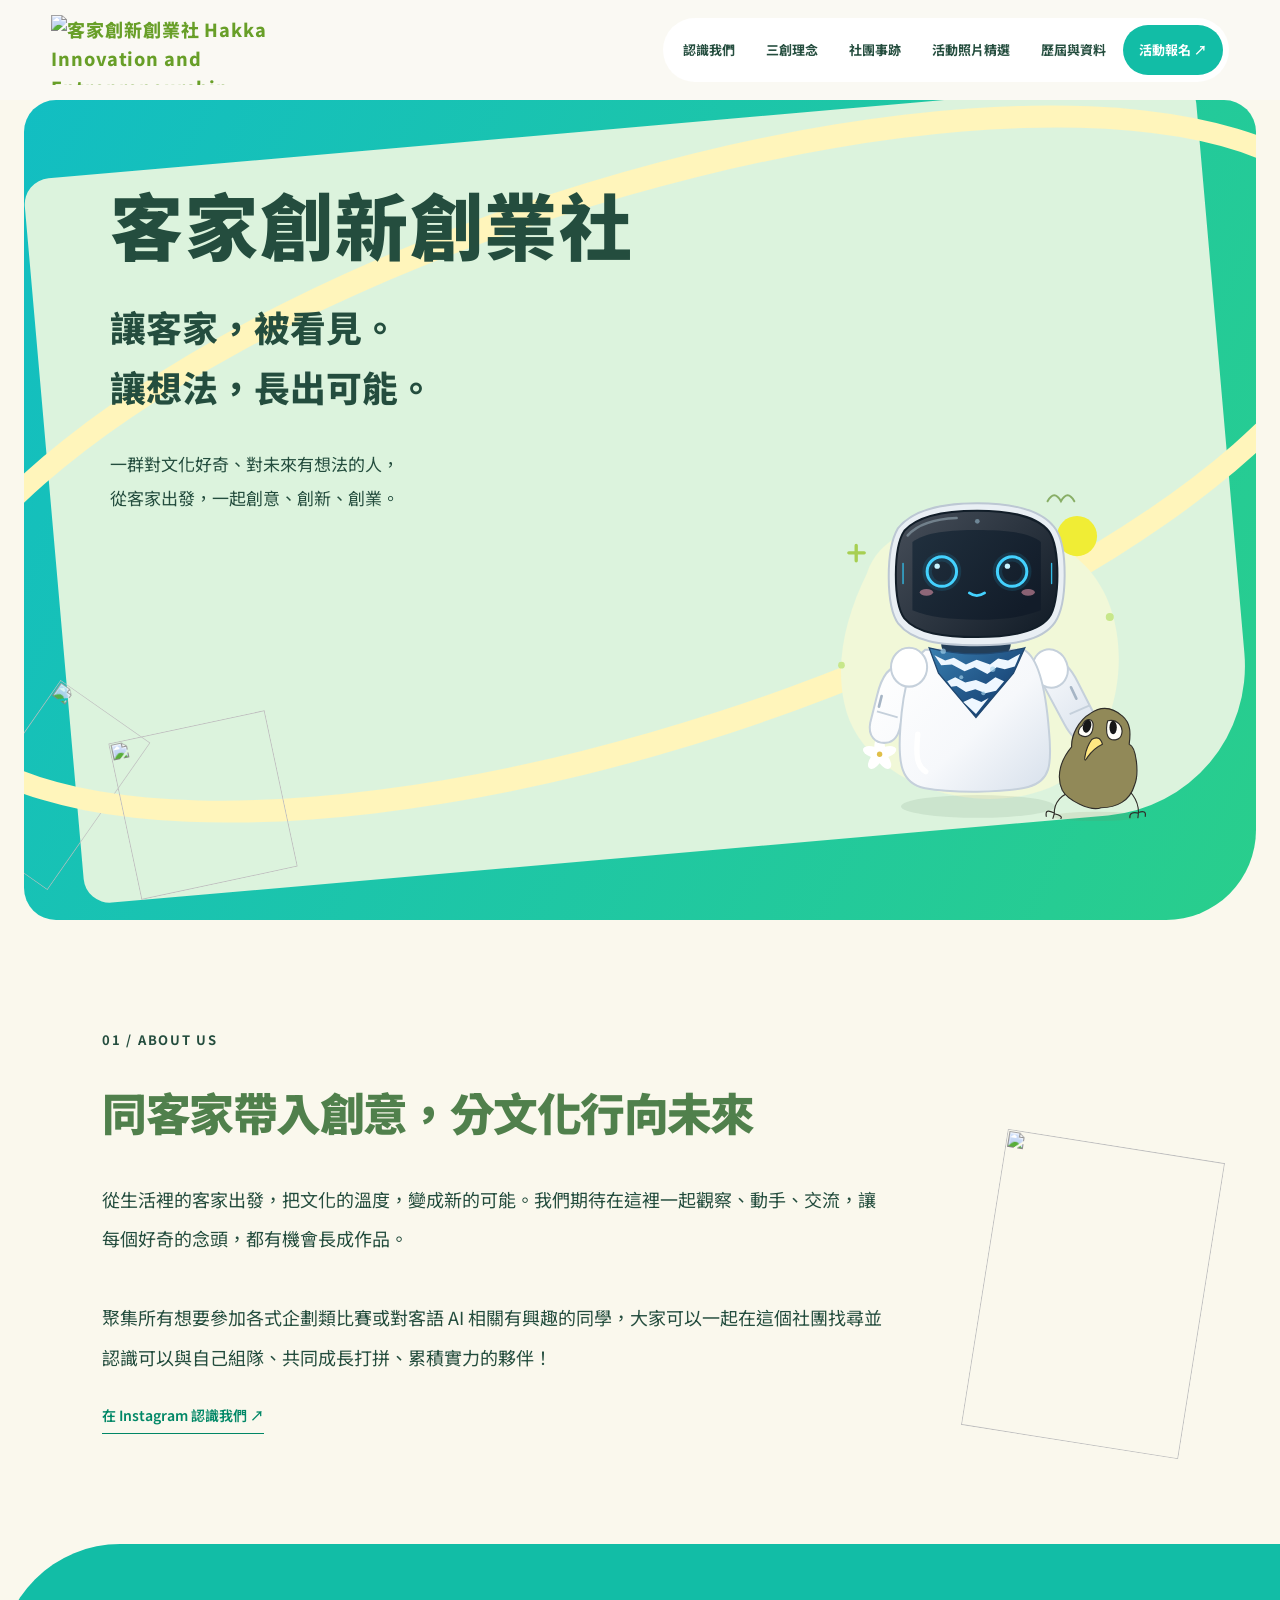
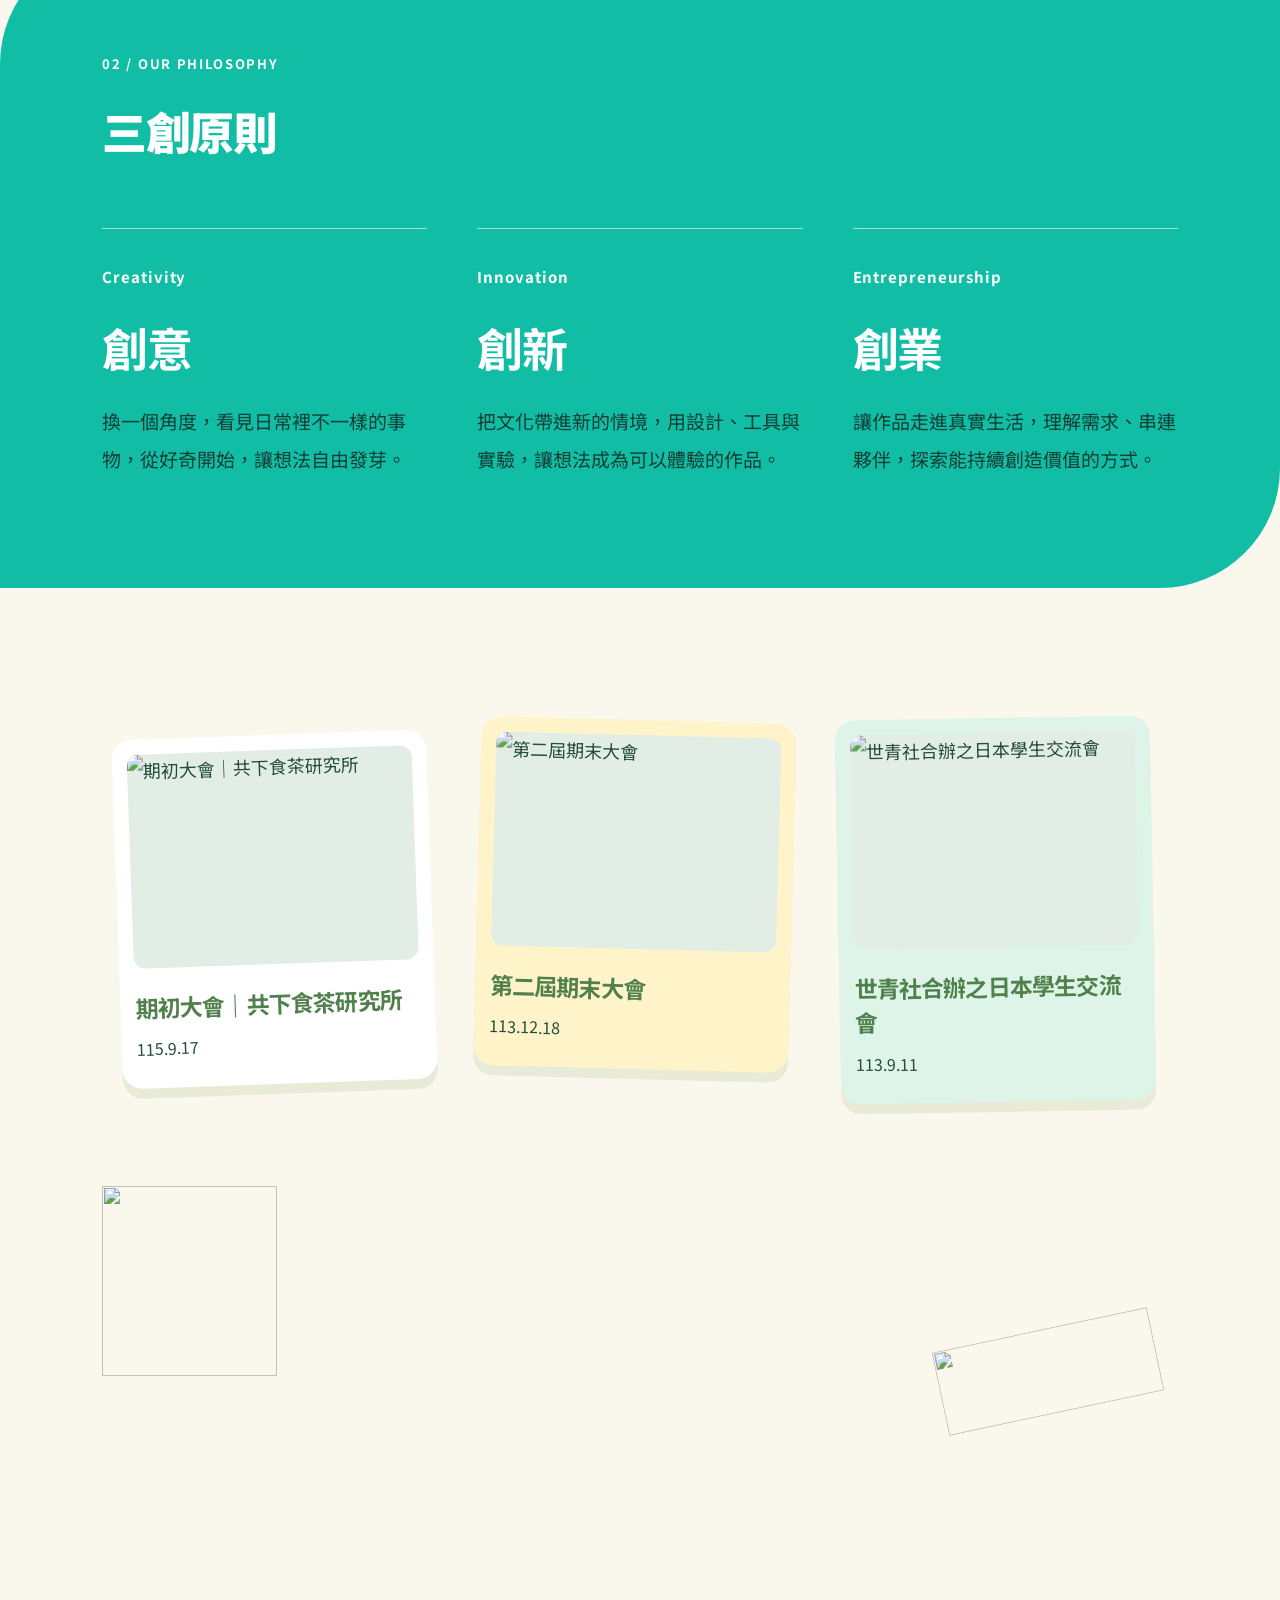
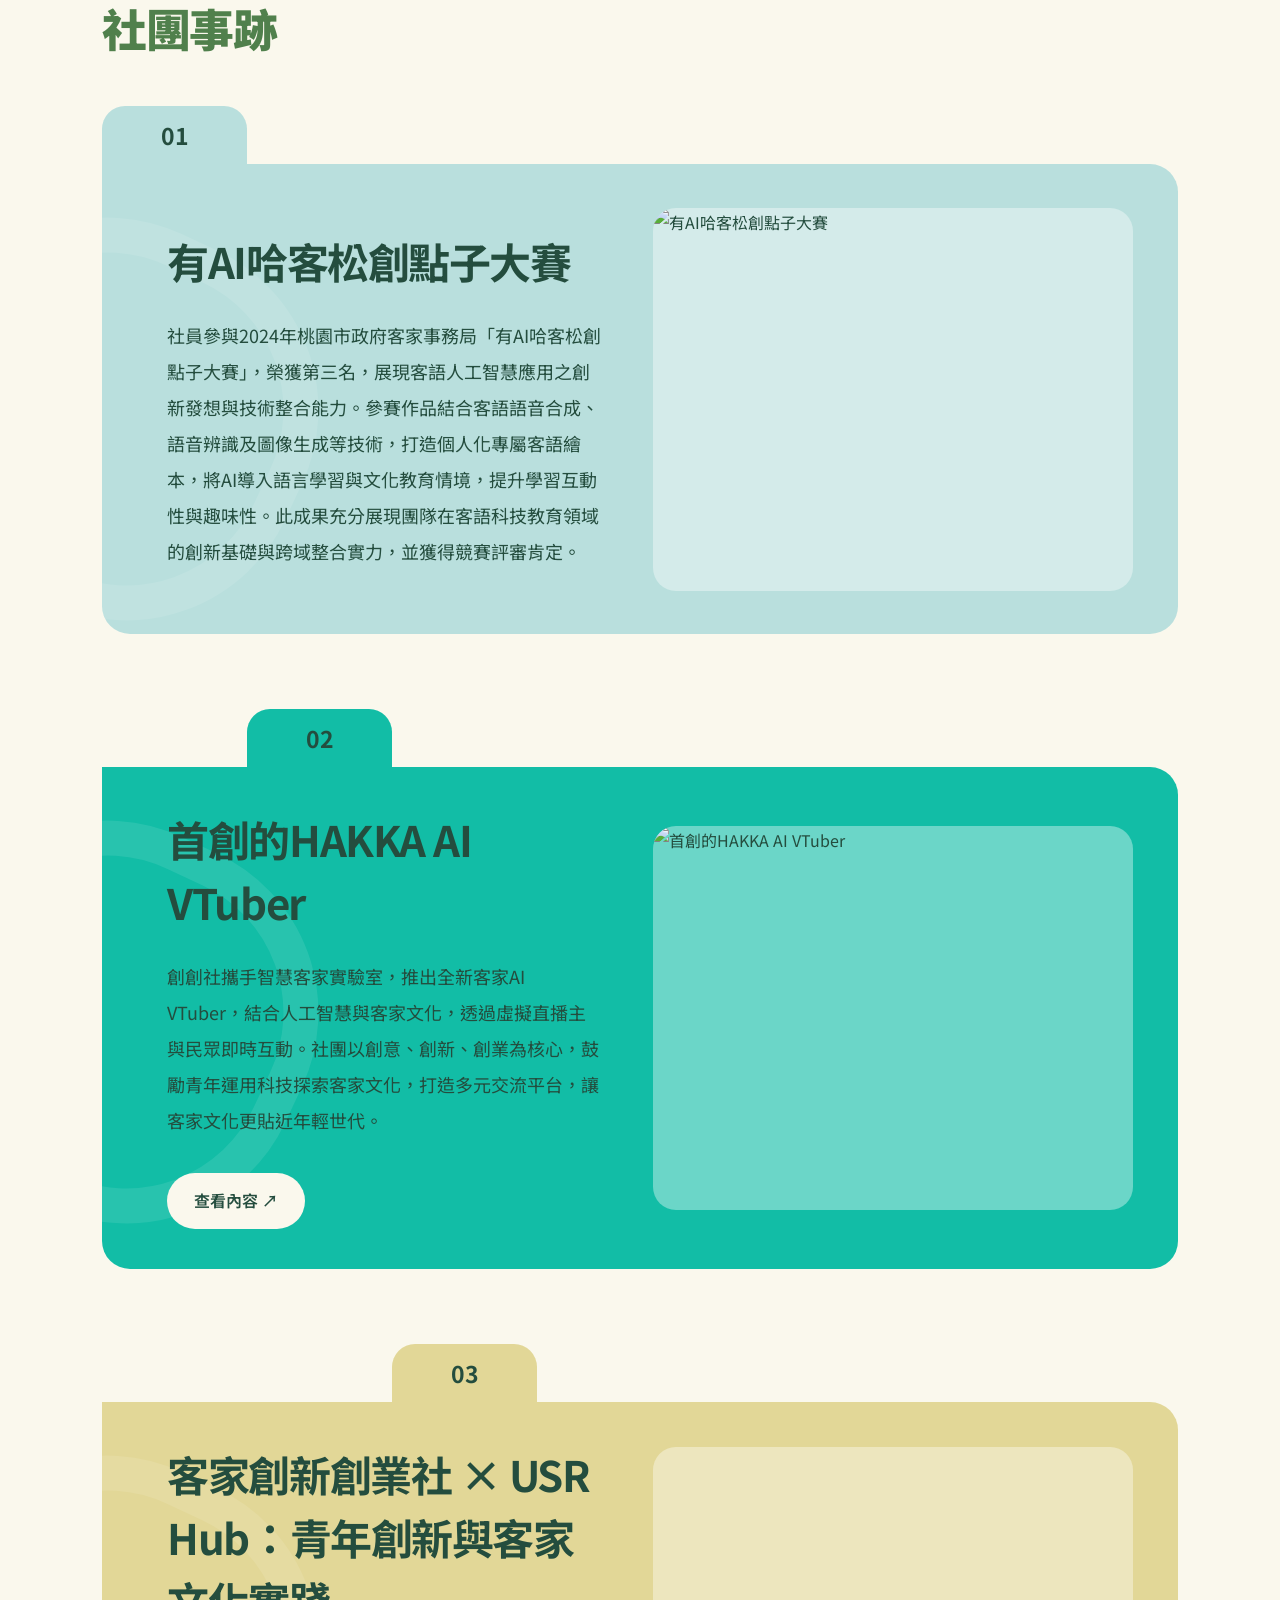
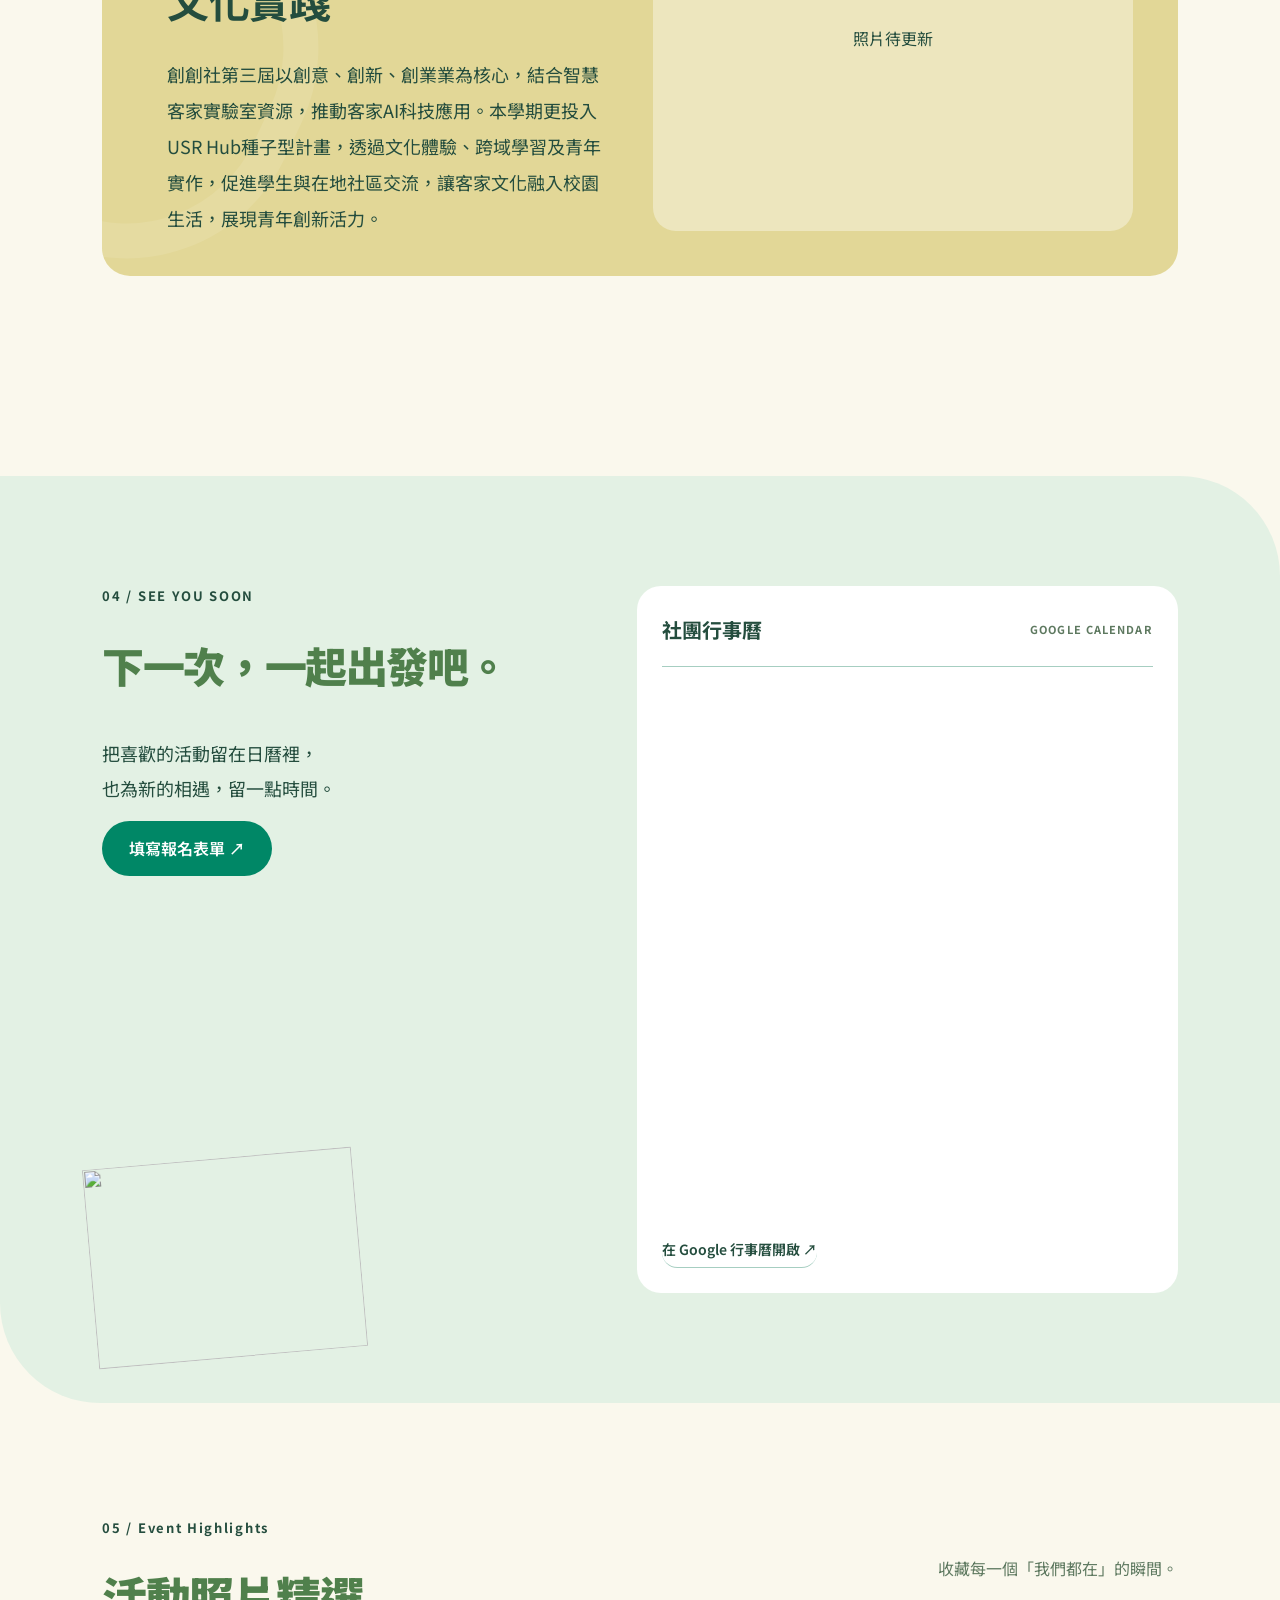
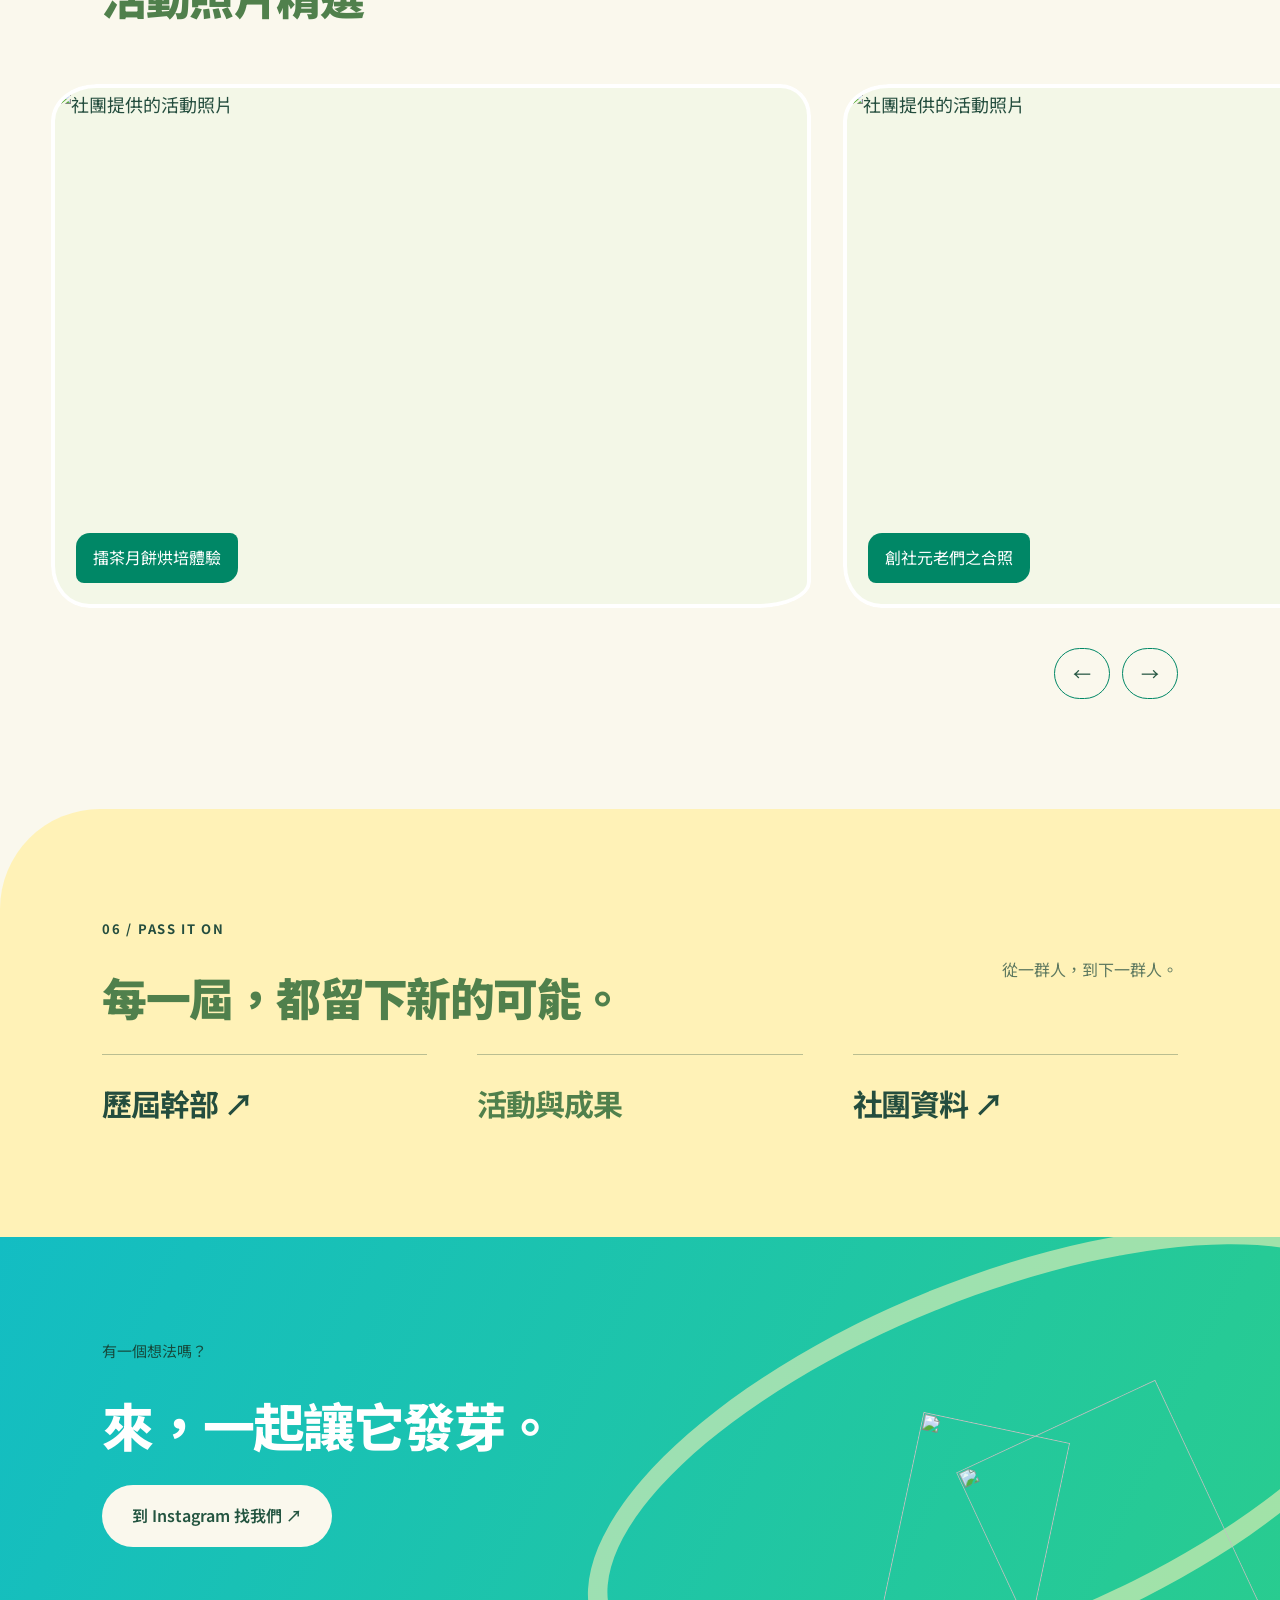
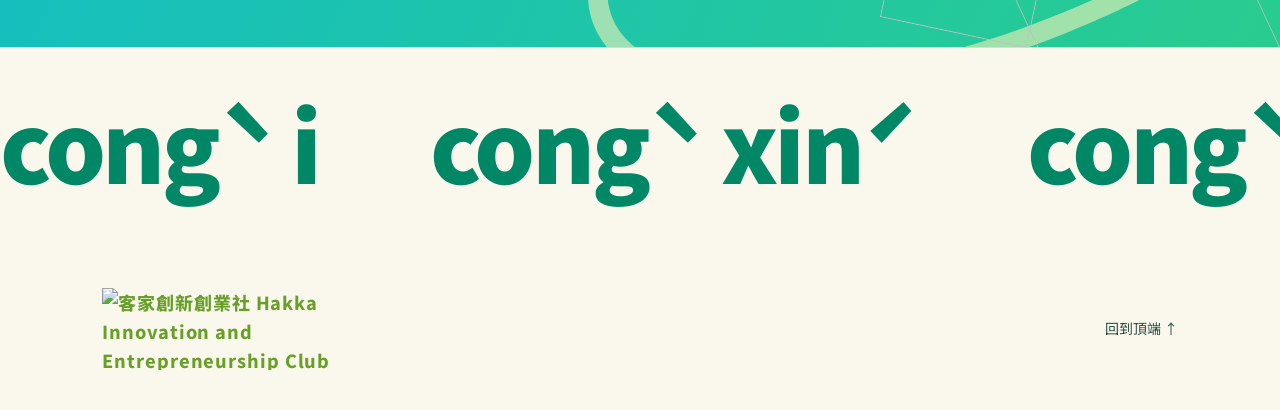
==== index.html @ 038ee6db "Add files via upload" ====
<!doctype html>
<html lang="zh-Hant">
<head>
  <meta charset="utf-8"><meta name="viewport" content="width=device-width, initial-scale=1">
  <title>客家創新創業社｜讓想法，長出可能</title>
  <meta name="description" content="認識客家創新創業社，探索創意、創新、創業，瀏覽社團專案、活動行事曆、相簿與歷屆紀錄。">
  <meta name="theme-color" content="#ffffff">
  <link rel="icon" href="assets/favicon.svg" type="image/svg+xml">
  <link rel="stylesheet" href="styles.css"><link rel="stylesheet" href="motion.css"><link rel="stylesheet" href="robot.css"><link rel="stylesheet" href="figma-layout.css"><link rel="stylesheet" href="color-motion.css"><link rel="stylesheet" href="refinement.css"><link rel="stylesheet" href="editorial.css"><link rel="stylesheet" href="fresh.css"><link rel="stylesheet" href="palette.css"><link rel="stylesheet" href="provided-art.css"><script src="refinement.js" defer></script>
  <script src="content.js" defer></script><script src="art.js" defer></script><script src="app.js" defer></script><script src="motion.js" defer></script><script src="robot.js" defer></script><script src="editorial.js" defer></script><script src="polaroids.js" defer></script>
<link rel="stylesheet" href="vendor/lenis.css"><link rel="stylesheet" href="lenis-overrides.css"><script src="vendor/lenis.min.js" defer></script><script src="lenis-setup.js" defer></script><link rel="stylesheet" href="ribbon-theme.css"><link rel="stylesheet" href="storybook.css"><script src="deeds.js" defer></script><link rel="stylesheet" href="gallery-flow.css"><script src="gallery-flow.js" defer></script><link rel="stylesheet" href="pill-menu.css"><link rel="stylesheet" href="folders.css"></head>
<body>
<a class="skip" href="#main">跳到主要內容</a>
<header class="site-header">
  <a class="brand" href="#home" aria-label="客家創新創業社，回到首頁"><img class="club-logo" src="assets/club-logo.png" alt="客家創新創業社 Hakka Innovation and Entrepreneurship Club" width="2200" height="715"></a>
  <button class="menu-toggle" aria-expanded="false" aria-controls="nav">選單 <span aria-hidden="true">☰</span></button>
  <nav id="nav" aria-label="主要導覽"><a href="#about">認識我們</a><a href="#principles">三創理念</a><a href="#projects">社團事跡</a><a href="#moments">活動照片精選</a><a href="#archive">歷屆與資料</a><a class="nav-join" href="#events">活動報名 ↗</a></nav>
</header>
<main id="main">
<section class="hero" id="home"><div class="color-scene" aria-hidden="true"><i class="color-blob blob-a"></i><i class="color-blob blob-b"></i><i class="color-orbit"></i></div>
  <div class="hero-copy"><p class="hero-brand-title">客家創新創業社</p><p class="eyebrow"><h1>讓客家，被看見。<br>讓想法，<em>長出可能。</em></h1><p class="hero-description">一群對文化好奇、對未來有想法的人，<br>從客家出發，一起創意、創新、創業。</p></div>
  <img class="provided-art hero-tea" src="assets/club-tea.png" alt="" aria-hidden="true" loading="lazy"><img class="provided-art hero-leaves" src="assets/club-leaves.png" alt="" aria-hidden="true" loading="lazy"><div class="hero-art" id="hero-art"></div>
</section>
<section class="intro section" id="about"><div class="color-scene" aria-hidden="true"><i class="color-blob blob-a"></i><i class="color-blob blob-b"></i><i class="color-orbit"></i></div><div class="section-number">01 / ABOUT US</div><div class="intro-grid"><h2>同客家帶入創意，分文化行向未來</h2><div><p id="about-copy" class="large-copy"></p><a class="text-link" data-instagram target="_blank" rel="noopener noreferrer">在 Instagram 認識我們 ↗</a></div></div><img class="provided-art about-vase" src="assets/club-vase.png" alt="" aria-hidden="true" loading="lazy"></section>
<section class="principles section" id="principles"><div class="color-scene" aria-hidden="true"><i class="color-blob blob-a"></i><i class="color-blob blob-b"></i><i class="color-orbit"></i></div><div class="section-heading"><div><p class="section-number">02 / OUR PHILOSOPHY</p><h2>三創原則</h2></div><span class="hand-note">從一顆種子開始 ✳</span></div><div class="principle-grid" id="principle-grid"></div></section>
<section class="projects section" id="projects"><div class="color-scene" aria-hidden="true"><i class="color-blob blob-a"></i><i class="color-blob blob-b"></i><i class="color-orbit"></i></div><div class="filters" id="project-filters" role="group" aria-label="專案分類"></div><div class="project-grid" id="project-grid" aria-live="polite"></div><img class="provided-art projects-robot" src="assets/club-robot.png" alt="" aria-hidden="true" loading="lazy"><img class="provided-art polaroid-brush" src="assets/club-brush.png" alt="" aria-hidden="true" loading="lazy"></section>
<section class="deeds section" id="deeds" aria-labelledby="deeds-title"><div class="deeds-heading"><h2 id="deeds-title">社團事跡</h2></div><div id="deeds-list" class="deeds-list"></div></section>
<section class="events section" id="events"><div class="color-scene" aria-hidden="true"><i class="color-blob blob-a"></i><i class="color-blob blob-b"></i><i class="color-orbit"></i></div><div class="events-heading"><p class="section-number">04 / SEE YOU SOON</p><h2>下一次，一起出發吧。</h2></div><div class="event-copy"><p>把喜歡的活動留在日曆裡，<br>也為新的相遇，留一點時間。</p><a class="button primary" id="signup-link" hidden target="_blank" rel="noopener noreferrer">填寫報名表單 ↗</a><p class="pending" id="signup-pending"><br><small></small></p></div><div class="calendar-shell"><div class="calendar-top"><span>社團行事曆</span><span>GOOGLE CALENDAR</span></div><div id="calendar-content"></div><a class="text-link" id="calendar-link" hidden target="_blank" rel="noopener noreferrer">在 Google 行事曆開啟 ↗</a></div><img class="provided-art events-bus" src="assets/club-bus.png" alt="" aria-hidden="true" loading="lazy"></section>
<section class="moments section" id="moments"><div class="color-scene" aria-hidden="true"><i class="color-blob blob-a"></i><i class="color-blob blob-b"></i><i class="color-orbit"></i></div><div class="section-heading"><div><p class="section-number">05 / Event Highlights</p><h2>活動照片精選</h2></div><p>收藏每一個「我們都在」的瞬間。</p></div><div id="photo-filters" class="filters" role="group" aria-label="相簿年份"></div><svg width="0" height="0" aria-hidden="true" style="position:absolute"><defs><clipPath id="photo-petal-clip" clipPathUnits="objectBoundingBox"><path transform="scale(0.001666667 0.001785714)" d="M300 62C380-20 516-9 573 88C620 168 594 215 565 280C632 382 590 484 513 533C430 582 363 532 300 501C226 558 133 581 55 510C-13 448-1 355 35 280C-16 203-5 117 55 52C126-24 222-4 300 62Z"/></clipPath></defs></svg><div class="photo-grid" id="photo-grid"></div></section>
<section class="archive section" id="archive"><div class="color-scene" aria-hidden="true"><i class="color-blob blob-a"></i><i class="color-blob blob-b"></i><i class="color-orbit"></i></div><div class="section-heading"><div><p class="section-number">06 / PASS IT ON</p><h2>每一屆，都留下新的可能。</h2></div><p>從一群人，到下一群人。</p></div><div class="archive-layout"><div><div class="generation-tabs filters" id="generation-tabs" role="group" aria-label="選擇屆別"></div><div id="generation-content" class="generation-content" aria-live="polite"></div></div><aside class="resources"><p class="section-number">CLUB RESOURCES</p><h3><a href="https://app.notion.com/p/98335138c5c449c9a810054bf4b61ff0?source=copy_link" target="_blank" rel="noopener noreferrer">社團資料 ↗</a></h3><p>社團文件、活動簡報與成果整理。</p><div id="resource-list"></div></aside></div></section>
<section class="closing"><img class="provided-art closing-hand" src="assets/club-hand.png" alt="" aria-hidden="true" loading="lazy"><img class="provided-art closing-leaves" src="assets/club-leaves.png" alt="" aria-hidden="true" loading="lazy"><span aria-hidden="true">✿</span><p>有一個想法嗎？</p><h2>來，一起讓它發芽。</h2><a class="button cream" data-instagram target="_blank" rel="noopener noreferrer">到 Instagram 找我們 ↗</a></section>
</main>
<div class="principles-marquee" aria-label="congˋ i　congˋ xinˊ　congˋ ngiab"><div class="principles-marquee-track"><span class="principles-marquee-group">congˋ i　 congˋ xinˊ　 congˋ ngiab　</span><span class="principles-marquee-group" aria-hidden="true">congˋ i　 congˋ xinˊ　 congˋ ngiab　</span></div></div><footer><a class="brand" href="#home" aria-label="客家創新創業社，回到首頁"><img class="club-logo" src="assets/club-logo.png" alt="客家創新創業社 Hakka Innovation and Entrepreneurship Club" width="2200" height="715"></a><a href="#home">回到頂端 ↑</a></footer>
<dialog id="detail-dialog" aria-labelledby="dialog-title"><button class="close-dialog" aria-label="關閉視窗">✕</button><div id="dialog-content"></div></dialog>
<noscript><p class="noscript">請啟用 JavaScript 以瀏覽專案、相簿及历屆資料。也可直接前往 <a href="https://www.instagram.com/nuu_hakkaiec/">社團 Instagram</a>。</p></noscript>
</body></html>
---- styles.css ----
@import url('https://fonts.googleapis.com/css2?family=Noto+Sans+TC:wght@400;500;600;700;800;900&family=Noto+Serif+TC:wght@600;700;800;900&display=swap');
:root{--ink:#406b22;--green:#6ca62b;--mint:#ffffff;--cream:#ffffff;--lime:#f0f8d7;--muted:#526647;--line:#406b2229;--sans:'Noto Sans TC','Microsoft JhengHei',sans-serif;--serif:'Noto Serif TC','PMingLiU',serif}
*{box-sizing:border-box}html{scroll-behavior:smooth;scroll-padding-top:96px}body{margin:0;color:var(--ink);background:var(--cream);font:15px/1.8 var(--sans)}button,input,a{-webkit-tap-highlight-color:transparent}button,a{touch-action:manipulation}button{font:inherit}a{color:inherit;text-decoration:none}button{color:inherit;cursor:pointer}a,button{outline-offset:5px}a:focus-visible,button:focus-visible{outline:3px solid #54861e}a:hover{color:#54861e}h1,h2,h3,p{margin:0}h2{font:800 clamp(27px,3vw,40px)/1.6 var(--serif);letter-spacing:.025em}h3{font-size:22px}em{font-style:normal;color:var(--green)}[hidden]{display:none!important}.skip{position:fixed;left:20px;top:-80px;background:white;padding:12px;z-index:20}.skip:focus{top:12px}.site-header{height:90px;display:flex;align-items:center;justify-content:space-between;padding:0 4.5%;background:var(--mint);border-bottom:1px solid var(--line);gap:24px;position:relative;z-index:5}.brand{display:flex;align-items:center;gap:10px;font-size:18px;font-weight:800;letter-spacing:.05em;line-height:1.6;flex-shrink:0}.brand small{display:block;font-size:8px;letter-spacing:.17em}.brand-flower{font:52px/1 var(--serif);color:var(--cream);text-shadow:1px 1px var(--green)}nav{display:flex;gap:25px;align-items:center;font-size:13px;font-weight:600}.nav-join{border:1px solid var(--ink);border-radius:30px;padding:9px 20px}.menu-toggle{display:none}.hero{position:relative;background:var(--mint);min-height:690px;overflow:hidden}.hero-copy{position:relative;z-index:2;padding:106px 0 112px 8%;width:58%;pointer-events:none}.hero-copy a{pointer-events:auto}.eyebrow,.section-number{font-size:11px;letter-spacing:.15em;font-weight:700;margin-bottom:22px}.eyebrow{font-size:13px;letter-spacing:.13em}.hero h1{font:900 clamp(36px,4.3vw,66px)/1.47 var(--serif);letter-spacing:.015em}.hero h1 em{position:relative}.hero h1 em:after{content:'';height:10px;position:absolute;bottom:0;left:0;right:0;background:#eff12b;z-index:-1;transform:rotate(-2deg)}.hero-description{margin:25px 0 28px;font-size:15px;line-height:2}.button{display:inline-flex;gap:40px;align-items:center;justify-content:center;padding:14px 26px;border-radius:50px;border:1px solid transparent;font-size:14px;font-weight:600;transition:transform .2s,background .2s}.button:hover{transform:translateY(-3px)}.primary{background:var(--ink);color:var(--cream)}.primary:hover{background:#54861e;color:white}.cream{background:var(--cream);color:var(--ink)}.hero-art{position:absolute;width:64%;right:-5%;top:45px;bottom:20px}.hero-art svg{width:100%;height:100%;overflow:visible}.hero-bottom{position:absolute;bottom:0;left:0;right:0;display:flex;justify-content:space-between;align-items:center;padding:18px 4.5%;border-top:1px solid var(--line);font-size:9px;letter-spacing:.1em;z-index:2}.hero-bottom a{font-size:12px}.section{padding:84px 8%}.intro{padding-top:90px;padding-bottom:90px}.intro-grid{display:grid;grid-template-columns:1fr 1fr;gap:85px}.large-copy{font-size:16px;line-height:2.1}.draft-note{font-size:11px;color:var(--muted);display:block;margin-top:14px}.text-link{display:table;font-size:13px;font-weight:600;border-bottom:1px solid var(--ink);padding-bottom:4px;margin-top:25px}.section-heading{display:flex;justify-content:space-between;align-items:end;gap:30px;margin-bottom:34px}.section-heading .section-number{margin-bottom:12px}.section-heading>p{font-size:13px;color:var(--muted);padding-bottom:10px}.principles{background:var(--lime);position:relative}.hand-note{font:600 20px var(--serif);transform:rotate(-6deg);padding-right:30px}.principle-grid{display:grid;grid-template-columns:repeat(3,1fr);gap:32px}.principle{border-top:1px solid #406b2259;padding-top:22px}.principle-icon{height:82px;display:flex;align-items:center;justify-content:space-between}.principle-icon span{font:54px var(--serif)}.principle-icon small{font-size:11px;letter-spacing:.15em}.principle h3{font:800 31px var(--serif);margin:18px 0}.principle p{font-size:14px;max-width:330px;line-height:2}.filters{display:flex;flex-wrap:wrap;gap:8px;margin-bottom:30px}.filter{background:transparent;border:1px solid var(--line);border-radius:22px;padding:7px 21px;font-size:12px}.filter[aria-pressed=true]{background:var(--ink);color:var(--cream);border-color:var(--ink)}.filter:hover{border-color:var(--ink)}.project-grid{display:grid;grid-template-columns:repeat(3,1fr);gap:27px}.project-card{padding:0;background:none;border:0;text-align:left;min-width:0}.project-image{height:225px;background:#e6f4b8;border-radius:120px 120px 8px 8px;position:relative;overflow:hidden;transition:border-radius .3s,transform .3s}.project-image svg{height:100%;width:100%;transition:transform .3s}.project-card:hover .project-image{border-radius:80px 80px 8px 8px}.project-card:hover svg{transform:scale(1.045)}.project-image .demo{position:absolute;bottom:12px;left:14px;background:var(--cream);font-size:10px;padding:2px 10px;border-radius:20px}.project-meta{display:flex;justify-content:space-between;font-size:10px;margin:19px 0 9px;letter-spacing:.08em}.project-card h3{font-size:19px;margin-bottom:10px}.project-card p{font-size:13px;color:var(--muted);line-height:1.8}.events{display:grid;grid-template-columns:.85fr 1.5fr;gap:80px;background:#f5fae9;align-items:center}.event-copy>p:not(.section-number){margin:20px 0}.pending{background:#ffffffb3;border-left:2px solid var(--green);padding:12px 18px;font-size:14px}.pending small{color:var(--muted)}.calendar-shell{background:var(--cream);padding:26px;border:1px solid var(--line);border-radius:8px}.calendar-top{display:flex;justify-content:space-between;align-items:center;border-bottom:1px solid var(--line);padding-bottom:18px;font-weight:700}.calendar-top span+span{font-size:9px;letter-spacing:.1em}.calendar-placeholder{text-align:center;min-height:288px;display:flex;flex-direction:column;align-items:center;justify-content:center}.calendar-symbol{font-size:50px;margin-bottom:12px;font-family:var(--serif);line-height:1.2}.calendar-placeholder h3{font-size:18px}.calendar-placeholder p{font-size:12px;color:var(--muted);margin-top:8px}iframe{width:100%;height:430px;border:0;margin-top:16px}.photo-grid{display:grid;grid-template-columns:repeat(3,1fr);gap:24px}.photo{border:0;background:#ffffff;padding:12px 12px 18px;box-shadow:0 3px 12px #406b2210;transform:rotate(-3deg);text-align:left}.photo:nth-child(2){transform:rotate(3deg)}.photo:nth-child(3){transform:rotate(-1deg)}.photo-visual{width:100%;aspect-ratio:4/3;object-fit:cover;display:block;background:#eff7d8}.photo-visual svg{width:100%;height:100%}.photo span{display:block;font-size:12px;padding-top:13px;text-align:center}.photo-empty{cursor:default}.moments{padding-bottom:106px}.photo-grid img{transition:filter .2s}.photo:hover img{filter:brightness(1.06)}.archive{background:#f5fae9}.archive-layout{display:grid;grid-template-columns:1.5fr 1fr;gap:70px}.generation-content{min-height:245px;border-top:1px solid var(--line);padding-top:22px}.generation-content h3{font:700 24px var(--serif);margin-bottom:24px}.generation-content h3 small{font:12px var(--sans);margin-left:18px;color:var(--muted)}.generation-columns{display:grid;grid-template-columns:1fr 1fr;gap:25px}.generation-columns h4{font-size:13px;margin:0 0 12px}.generation-columns p{font-size:12px;color:var(--muted)}.generation-columns ul{padding-left:18px}.resources{border-left:1px solid var(--line);padding-left:38px}.resources h3{font:700 26px var(--serif);margin-bottom:15px}.resources>p:not(.section-number){font-size:12px;color:var(--muted)}.resource-empty{margin-top:25px;padding:20px 0;border-top:1px solid var(--line);font-size:13px}.resource-link{display:block;border-top:1px solid var(--line);padding:15px 0}.resource-link small{display:block;color:var(--muted)}.closing{background:var(--green);color:var(--cream);text-align:center;padding:70px 24px 80px;position:relative;overflow:hidden}.closing>span{display:block;color:var(--lime);font-size:60px;line-height:1.2;margin-bottom:20px}.closing p{font-size:13px;letter-spacing:.16em}.closing h2{font-size:36px;margin:10px 0 27px}footer{display:flex;align-items:center;justify-content:space-between;gap:25px;flex-wrap:wrap;padding:35px 5%}footer .brand-flower{color:var(--green);text-shadow:none}footer p,footer>a:last-of-type{font-size:12px}footer>small{width:100%;font-size:10px;color:var(--muted);border-top:1px solid var(--line);padding-top:15px}dialog{max-width:680px;width:calc(100% - 32px);max-height:88dvh;overflow:auto;border:0;border-radius:16px;padding:40px;color:var(--ink);background:var(--cream)}dialog::backdrop{background:#112e28b8;backdrop-filter:blur(6px)}.close-dialog{position:sticky;top:0;display:block;margin-left:auto;width:40px;height:40px;border:1px solid var(--line);border-radius:50%;background:var(--cream);z-index:1}.dialog-art{height:230px;margin:12px 0 25px;border-radius:8px;overflow:hidden;background:#e6f4b8}.dialog-art svg{width:100%;height:100%}dialog h2{font-size:28px;margin:15px 0}dialog p{line-height:2;margin-bottom:16px}dialog img{max-width:100%;max-height:65dvh;object-fit:contain}body.modal-open{overflow:hidden}.mobile-only{display:none}.noscript{padding:24px;background:white}.leaf-sway{transform-origin:bottom;animation:sway 6s ease-in-out infinite alternate}.cloud-drift{animation:drift 10s ease-in-out infinite alternate}.float-flower{animation:drift 6s ease-in-out infinite alternate}@keyframes sway{to{transform:rotate(2deg)}}@keyframes drift{to{transform:translateY(-9px)}}
@media(min-width:1600px){.hero{min-height:780px}.hero-copy{padding-top:140px}.hero h1{font-size:72px}.section{padding-left:max(8%,calc((100vw - 1400px)/2));padding-right:max(8%,calc((100vw - 1400px)/2))}}
@media(max-width:1100px){nav{gap:15px;font-size:11px}.brand{font-size:16px}.site-header{padding:0 4%;gap:16px}.nav-join{padding:8px 12px}.hero-copy{padding-left:6%;width:65%}.hero-art{right:-12%;width:68%;opacity:.95}.section{padding:65px 6%}.intro-grid{gap:40px}.events{gap:40px}.project-image{height:200px}}
@media(max-width:800px){html{scroll-padding-top:24px}.site-header{height:78px;flex-wrap:wrap}.brand{font-size:16px}.brand small{font-size:7px}.brand-flower{font-size:43px}.menu-toggle{display:block;background:none;border:1px solid var(--ink);border-radius:30px;padding:7px 14px;font-size:12px}nav{display:none;position:absolute;top:78px;left:0;right:0;background:var(--cream);padding:22px 7%;box-shadow:0 10px 15px #406b221a;font-size:15px;flex-wrap:wrap;gap:16px 26px}nav.open{display:flex}.hero{min-height:850px}.hero-copy{padding:50px 7% 0;width:100%}.hero h1{font-size:clamp(34px,7vw,52px)}.eyebrow{font-size:11px;margin-bottom:20px}.hero-description{font-size:13px;margin:20px 0}.hero-art{width:94%;right:-8%;top:380px;bottom:40px}.hero-bottom{padding:15px 7%}.hero-bottom span{display:none}.hero-bottom a{margin:auto}.hero .button{padding:11px 22px}.section{padding:55px 7%}.intro-grid{grid-template-columns:1fr;gap:25px}.large-copy{font-size:14px}.section-heading{align-items:start;flex-direction:column;gap:12px}.section-heading>p{padding:0}.hand-note{display:none}.principle-grid{gap:25px;grid-template-columns:1fr}.principle{position:relative;padding:20px 0 0 83px}.principle-icon{position:absolute;left:0;top:20px;height:auto;display:block}.principle-icon span{font-size:44px;display:block}.principle-icon small{font-size:8px}.principle h3{margin:0 0 10px;font-size:28px}.principle p{max-width:100%}.project-grid{grid-template-columns:1fr;gap:36px}.project-image{height:255px;border-radius:140px 140px 8px 8px}.project-card h3{font-size:21px}.events{grid-template-columns:1fr;gap:25px}.calendar-shell{padding:20px}.event-copy h2 br{display:none}.calendar-top span+span{font-size:8px}.photo-grid{gap:16px;grid-template-columns:1fr 1fr}.photo:last-child{grid-column:1/-1;max-width:70%;margin:auto}.photo{padding:8px 8px 15px}.photo span{font-size:10px}.archive-layout{grid-template-columns:1fr;gap:35px}.resources{padding:30px 0 0;border-left:0;border-top:1px solid var(--line)}.generation-content{min-height:200px}.generation-columns{gap:15px}.closing h2{font-size:30px}.closing{padding:50px 20px 60px}footer{padding:25px 7%;gap:18px}footer p{display:none}footer .brand{font-size:13px}footer .brand-flower{font-size:35px}dialog{padding:22px}.mobile-only{display:block}}
@media(prefers-reduced-motion:reduce){html{scroll-behavior:auto}*,*:before,*:after{animation:none!important;transition:none!important}}

/* Fresh grass-green palette, inspired by the supplied reference. */
.site-header{border-top:6px solid #c9ec76}.brand-flower{color:#8cc63e;text-shadow:none}.hero h1,h2,h3,.eyebrow,.section-number,.brand{color:#689f28}.primary,.filter[aria-pressed=true]{background:#619725;color:#fff}.primary:hover{background:#507e1b}.closing{background:#f0f8d7;color:#406b22;border-top:3px solid #c9ec76}.closing h2{color:#689f28}.closing>span{color:#8cc63e}.closing .cream{background:#619725;color:white}.principle{border-color:#9ec956}.calendar-shell{border-color:#c9dfa6}.nav-join{border-color:#8cbb50;color:#507e1b}.hero-bottom{border-color:#cde4a6}footer{border-top:4px solid #d2ed93}

/* Official club identity */
.brand .club-logo{display:block;width:280px;height:auto;max-height:82px;object-fit:contain}.site-header .brand{min-width:0}footer .brand .club-logo{width:260px}@media(max-width:1100px){.brand .club-logo{width:240px}}@media(max-width:800px){.brand .club-logo{width:min(245px,62vw);max-height:68px}footer .brand .club-logo{width:min(245px,62vw)}}
---- motion.css ----
/* Motion direction: layered illustration, generous easing, flowing type. */
.hero-line{display:block}.hero-art{translate:var(--pointer-x,0px) var(--pointer-y,0px);transition:translate .65s cubic-bezier(.2,.7,.2,1)}
.idea-ribbon{overflow:hidden;border-block:1px solid #d7e9b9;background:#f6fbe9;padding:21px 0;color:#75aa34;user-select:none}
.idea-track{display:flex;width:max-content}.idea-group{display:flex;align-items:center;gap:46px;padding-right:46px;flex-shrink:0;font:800 clamp(23px,3.4vw,47px)/1.2 var(--sans);letter-spacing:.035em;white-space:nowrap}.idea-group b{color:#accf38;font-size:1.2em;font-weight:400}
.motion-on .idea-track{animation:idea-flow 32s linear infinite}.idea-ribbon:hover .idea-track{animation-play-state:paused}
.motion-on .hero-line{animation:line-enter .95s cubic-bezier(.2,.75,.2,1) both}.motion-on .hero-line:nth-child(2){animation-delay:.14s}
.motion-on .hero-description{animation:line-enter .9s .27s both}.motion-on .hero-copy>.button{animation:line-enter .9s .4s both}
.motion-on .hero-art>svg{animation:world-enter 1.5s cubic-bezier(.16,.75,.25,1) both}
.motion-on .motion-world{animation:world-breathe 8s ease-in-out infinite;transform-origin:55% 60%}
.motion-on .brand-flower{transition:rotate .8s cubic-bezier(.2,.7,.2,1)}.brand:hover .brand-flower{rotate:72deg}
.motion-on .reveal{opacity:0;translate:0 30px;transition:opacity .8s ease var(--reveal-delay,0ms),translate .9s cubic-bezier(.16,.75,.25,1) var(--reveal-delay,0ms)}
.motion-on .reveal.is-revealed{opacity:1;translate:0 0}
.button span{display:inline-block;transition:transform .35s}.button:hover span{transform:translate(4px,-4px)}
.project-card{transition:translate .4s}.project-card:hover{translate:0 -6px}.photo:not(.photo-empty){transition:transform .4s}.photo:not(.photo-empty):hover{transform:rotate(0) translateY(-7px)}
.motion-toggle{position:fixed;right:18px;bottom:16px;z-index:8;border:1px solid #a4c773;background:#fffffff0;color:#406b22;border-radius:24px;padding:9px 15px;font:12px var(--sans);box-shadow:0 3px 16px #406b2210;backdrop-filter:blur(10px)}
.motion-toggle:disabled{opacity:.75;cursor:default}.motion-paused *,.page-hidden *{animation-play-state:paused!important}.motion-paused .reveal{opacity:1;translate:none}.motion-paused .hero-line,.motion-paused .hero-description,.motion-paused .hero-copy>.button,.motion-paused .hero-art>svg{animation:none!important;opacity:1;transform:none}
@keyframes line-enter{from{opacity:0;transform:translateY(30px)}to{opacity:1;transform:translateY(0)}}
@keyframes world-enter{from{opacity:0;transform:translateY(32px) rotate(-5deg) scale(.92)}to{opacity:1;transform:translateY(0) rotate(0) scale(1)}}
@keyframes world-breathe{0%,100%{transform:translateY(0) rotate(-.6deg)}50%{transform:translateY(-9px) rotate(.6deg)}}
@keyframes idea-flow{to{transform:translateX(-50%)}}
@media(max-width:800px){.idea-ribbon{padding:17px 0}.idea-group{gap:26px;padding-right:26px}.motion-on .idea-track{animation-duration:25s}.motion-toggle{font-size:11px;right:12px;bottom:12px}.hero-art{translate:none}}
@media(prefers-reduced-motion:reduce){.idea-track{animation:none!important}.idea-group+ .idea-group{display:none}.idea-group{flex-wrap:wrap;white-space:normal;gap:15px;font-size:17px;padding:0 20px}.idea-track{width:100%}.hero-art{translate:none!important}.reveal{opacity:1!important;translate:none!important}.motion-toggle{display:none}*,*:before,*:after{animation:none!important;transition:none!important}}
---- robot.css ----
.hero-art.robot-stage{width:53%;right:0;top:5px;bottom:30px;display:flex;align-items:center;justify-content:center}
.robot-button{display:block;position:relative;width:100%;height:100%;padding:0;border:0;background:transparent;border-radius:45%;color:var(--ink);cursor:pointer}
.robot-button svg{display:block;width:100%;height:100%;overflow:visible}.robot-button:focus-visible{outline:3px dashed #74a636;outline-offset:-35px}
.robot-hint{position:absolute;bottom:7%;left:50%;transform:translateX(-50%);white-space:nowrap;background:#fff;border:1px solid #bad885;border-radius:30px;padding:9px 20px;font:12px var(--sans);box-shadow:0 5px 20px #517d2510;transition:background .2s,translate .2s}
.robot-button:hover .robot-hint{background:#f1f8d8;translate:0 -3px}
.robot-speech{position:absolute;top:9%;left:51%;transform:translateX(-50%) translateY(8px);max-width:90%;width:max-content;padding:13px 22px;background:#fff;border:1.5px solid #94bf4a;border-radius:22px;color:#406b22;font:600 14px/1.7 var(--sans);opacity:0;transition:opacity .2s,transform .2s;pointer-events:none;box-shadow:0 5px 20px #406b2210;z-index:2}
.robot-speech:after{content:'';position:absolute;bottom:-7px;left:48%;width:12px;height:12px;background:#fff;border-bottom:1.5px solid #94bf4a;border-right:1.5px solid #94bf4a;transform:rotate(45deg)}
.robot-speech.is-speaking{opacity:1;transform:translateX(-50%) translateY(0)}
.robot-wave-arm{transform-origin:449px 364px}.robot-happy-eyes{display:none}.robot-eyes{transform-origin:340px 219px}
.motion-on .robot-character{animation:robot-bob 5s ease-in-out infinite;transform-origin:340px 400px}.motion-on .robot-eyes{animation:robot-blink 6s infinite}
.robot-button.is-waving .robot-wave-arm{animation:robot-wave 2.4s ease-in-out both}.robot-button.is-waving .robot-eyes{opacity:0;animation:none}.robot-button.is-waving .robot-happy-eyes{display:block}
@keyframes robot-bob{0%,100%{transform:translateY(0)}50%{transform:translateY(-7px)}}
@keyframes robot-blink{0%,43%,47%,100%{transform:scaleY(1)}45%{transform:scaleY(.12)}}
@keyframes robot-wave{0%,100%{transform:rotate(0)}20%{transform:rotate(-132deg)}32%{transform:rotate(-107deg)}44%{transform:rotate(-140deg)}56%{transform:rotate(-107deg)}68%,82%{transform:rotate(-132deg)}}
.motion-paused .robot-button.is-waving .robot-wave-arm{animation:none;transform:rotate(-125deg)}
@media(max-width:1100px) and (min-width:801px){.hero-art.robot-stage{right:-5%;width:54%}}
@media(max-width:800px){.hero-art.robot-stage{width:100%;right:0;top:385px;bottom:25px}.robot-hint{bottom:2%;font-size:11px;padding:7px 16px}.robot-speech{top:0;font-size:12px;padding:8px 16px}.robot-button:focus-visible{outline-offset:-10px}}
@media(prefers-reduced-motion:reduce){.robot-button.is-waving .robot-wave-arm{transform:rotate(-125deg)}.robot-speech{transition:none}}
.kiwi-peek{transform-origin:510px 573px}.kiwi-face{transform-origin:511px 490px}.kiwi-eyes{transform-origin:510px 483px}
.motion-on .kiwi-peek{animation:kiwi-peek 6.5s ease-in-out infinite}.motion-on .kiwi-face{animation:kiwi-look 6.5s ease-in-out infinite}.motion-on .kiwi-eyes{animation:robot-blink 4.8s infinite}
.robot-button.is-waving .kiwi-peek{animation:kiwi-greet .8s ease-in-out 3}
@keyframes kiwi-peek{0%,100%{transform:translateY(0) rotate(0)}18%,32%{transform:translate(-5px,-6px) rotate(-7deg)}55%,72%{transform:translate(4px,-3px) rotate(6deg)}85%{transform:translateY(2px) rotate(0)}}
@keyframes kiwi-look{0%,100%{transform:translateX(0)}18%,32%{transform:translateX(-4px) rotate(-4deg)}55%,72%{transform:translateX(4px) rotate(4deg)}}
@keyframes kiwi-greet{0%,100%{transform:translateY(0) rotate(-3deg)}50%{transform:translateY(-8px) rotate(4deg)}}
@media(prefers-reduced-motion:reduce){.kiwi-peek,.kiwi-face,.kiwi-eyes{animation:none!important}}
---- figma-layout.css ----
/* Layout and typography from the club's Figma design, 2026-10-07.
   Desktop: hero 60px, section headings 64px, body 24px.
   Mobile sizes adapt to the available reading width. */
body{font-size:24px;line-height:1.6}h2{font-size:64px;line-height:1.6;font-weight:700;letter-spacing:0}.section{padding:100px max(6.9444%,calc((100vw - 1240px)/2))}.section-number,.eyebrow{font-size:24px;line-height:1.6;letter-spacing:0;margin-bottom:24px}.section-number{color:var(--ink)}.site-header{height:122px;padding:20px 42px;border:0;justify-content:flex-start;gap:62px}.site-header .brand{width:370px}.site-header .club-logo{width:280px}nav{font-size:20px;gap:24px;font-weight:400}.nav-join{display:none}
.hero{min-height:762.857px;max-width:1440px;margin:auto}.hero-copy{padding:90px 0 0 90px;width:750px}.hero h1{font-size:60px;line-height:1.6;letter-spacing:0}.hero h1 em{color:inherit}.hero h1 em:after{display:none}.hero-description{font-size:24px;line-height:1.6;margin:24px 0 0}.hero-copy>.button{display:none}.hero-art.robot-stage{left:52.0833%;right:auto;top:90px;bottom:auto;width:41.6667%;height:auto;aspect-ratio:700/680}.robot-hint{bottom:0}.kiwi-face{transform-origin:527px 467px}.kiwi-eyes{transform-origin:527px 454px}.idea-ribbon{display:none}
.intro-grid{display:flex;flex-direction:column;gap:24px}.large-copy{font-size:24px;line-height:1.6;max-width:1000px}.intro .draft-note,.intro .text-link,.section-heading>p,.hand-note{display:none}.section-heading{margin-bottom:24px}.section-heading .section-number{margin-bottom:24px}.principle-grid{gap:50px}.principle{border:0;padding:0}.principle-icon{height:auto}.principle-icon span{display:none}.principle-icon small{font-size:24px;letter-spacing:0;font-weight:700}.principle h3{font-size:64px;line-height:1.6;font-weight:700;margin:16px 0}.principle p{font-size:24px;line-height:1.6;max-width:360px}
.project-grid{gap:50px;grid-template-columns:repeat(3,minmax(0,360px))}.project-image{height:224px;border-radius:100px 100px 0 0;overflow:visible}.project-image svg{height:240px}.project-image .demo{position:static;display:block;font-size:20px;padding:16px 0 0;border-radius:0;background:none}.project-meta{display:none}.project-card h3{font-size:24px;line-height:1.6;margin:64px 0 16px}.project-card p{font-size:24px;line-height:1.6;color:var(--ink)}.filter{font-size:24px;font-weight:700;border:0;border-radius:0;padding:0 22px 6px 0}.filter[aria-pressed=true]{background:none;color:var(--ink);text-decoration:underline;text-underline-offset:8px}.filters{margin-bottom:24px;gap:16px}
.events{grid-template-columns:minmax(0,460fr) minmax(0,700fr);gap:24px 70px;align-items:start}.events-heading{grid-column:1/-1}.event-copy>p:not(.section-number){margin:0 0 16px}.event-copy .pending{background:none;border:0;padding:0;font-size:24px;font-weight:700}.pending small{display:none}.event-copy .text-link,.button{font-size:24px;line-height:1.6}.event-copy .text-link{background:#619725;color:white;padding:14px 26px;border:0;border-radius:32px;max-width:240px}.calendar-shell{padding:24px;border:0;border-radius:0;min-width:0}.calendar-top{font-size:24px;gap:12px;flex-wrap:wrap}.calendar-top span+span{font-size:16px}.calendar-shell iframe{height:600px}.text-link{font-size:20px}
.photo-grid{gap:40px}.photo,.photo:nth-child(2),.photo:nth-child(3){transform:none;padding:10px;box-shadow:none}.photo-visual{aspect-ratio:3/2}.photo span{font-size:20px;text-align:left;padding-top:16px}.archive-layout{grid-template-columns:2fr 1fr;gap:60px}.generation-columns h4,.resources h3{font:700  clamp(28px,4.4444vw,64px)/1.6 var(--serif);color:#689f28;margin:0 0 16px}.generation-columns p,.resources>p:not(.section-number),.resource-empty{font-size:20px}.resources{border:0;padding:0}.resources>.section-number{display:none}.generation-content{min-height:0;border:0;padding:0}.generation-content>h3{font-size:24px}.generation-content>h3 small{font-size:16px}.closing{text-align:left;padding:100px max(6.9444%,calc((100vw - 1240px)/2));border:0}.closing>span{display:none}.closing p{font-size:24px;letter-spacing:0}.closing h2{font-size:64px;margin:24px 0}.closing .button{border-radius:32px;max-width:280px}footer{border:0;padding:40px;gap:30px}footer p,footer>a:last-of-type,footer>small{font-size:20px}
@media(min-width:801px) and (max-width:1200px){.site-header{gap:24px;padding:20px 4%}.site-header .brand{width:260px}nav{font-size:16px;gap:15px}.hero-copy{padding-left:6.25%;width:55%}.hero h1{font-size:4.1667vw}.hero-description,.eyebrow{font-size:20px}.hero{min-height:650px}h2,.closing h2{font-size:48px}.principle h3{font-size:48px}.principle-grid,.project-grid{gap:28px}.events{gap:24px 30px}}
@media(max-width:800px){body{font-size:20px}.site-header{height:90px;padding:14px 28px;gap:12px;justify-content:space-between;flex-wrap:nowrap}.site-header .brand{width:auto}.site-header .club-logo{width:min(240px,60vw)}nav{top:90px;font-size:18px}.menu-toggle{font-size:12px;padding:7px 10px;flex-shrink:0}.hero{min-height:756px}.hero-copy{padding:0 28px;width:100%}.eyebrow{font-size:20px;margin-bottom:24px}.hero h1{font-size:clamp(28px,7.6923vw,48px);line-height:1.6}.hero-description{font-size:24px;margin-top:24px}.hero-copy>.button{display:inline-flex;margin-top:24px;font-size:20px}.hero-art.robot-stage{left:28px;top:404px;width:calc(100% - 56px);height:auto;max-height:360px}.robot-hint{font-size:11px}.section{padding:56px 28px}.section-number{font-size:20px}.section h2,.closing h2{font-size:34px;line-height:1.6}.large-copy,.principle p{font-size:20px}.principle-grid{gap:32px}.principle{padding:0}.principle-icon{position:static;display:block}.principle-icon small{font-size:20px}.principle h3{font-size:44px;margin:10px 0}.project-grid{grid-template-columns:1fr;gap:36px}.project-image{height:auto;aspect-ratio:360/224}.project-image svg{height:auto;aspect-ratio:3/2;display:block}.project-image .demo{padding-top:8px;font-size:16px}.project-card h3{margin-top:56px}.project-card p{font-size:20px}.filter{font-size:18px;padding-right:10px}.events{grid-template-columns:1fr;gap:24px}.events-heading{grid-column:auto}.event-copy .pending,.event-copy .text-link{font-size:20px}.calendar-shell{padding:16px;overflow:hidden}.calendar-top{font-size:20px}.calendar-top span+span{font-size:12px}.calendar-shell iframe{height:540px}.photo-grid{grid-template-columns:1fr;gap:24px}.photo:last-child{grid-column:auto;max-width:none;margin:0}.photo span{font-size:18px}.archive-layout{grid-template-columns:1fr;gap:32px}.generation-columns{grid-template-columns:1fr;gap:24px}.generation-columns h4,.resources h3{font-size:34px}.closing{padding:56px 28px}.closing p{font-size:20px}.closing .button{font-size:20px}footer{padding:28px}footer>small{font-size:14px}}

/* Photo collage and parallel calendar, requested by the club. */
.events{grid-template-columns:minmax(0,1fr) minmax(0,1.15fr);grid-template-rows:auto 1fr;gap:28px 56px}.events-heading{grid-column:1;grid-row:1}.events-heading h2{font-size:clamp(36px,3.5vw,56px)}.event-copy{grid-column:1;grid-row:2}.calendar-shell{grid-column:2;grid-row:1/3;align-self:start}.generation-content>h3,#generation-tabs{display:none}
.moments{position:relative;overflow:hidden;padding-bottom:90px}.moments:after{content:'';position:absolute;bottom:0;left:0;right:0;height:175px;background-image:linear-gradient(#b6e8c5 1px,transparent 1px),linear-gradient(90deg,#efcddc 1px,transparent 1px);background-size:26px 26px;pointer-events:none;z-index:0}.moments .section-heading{position:relative;z-index:1}.photo-grid{position:relative;z-index:1;display:grid;grid-template-columns:1fr 2.25fr 1fr;align-items:end;gap:28px;padding:10px 0 25px}.photo-grid:before{content:'✿';position:absolute;left:17%;top:5%;font-size:76px;line-height:1;color:#95c995;transform:rotate(-16deg);pointer-events:none;z-index:2}.photo-grid:after{content:'✳';position:absolute;right:12%;top:10%;font-size:65px;line-height:1;color:#e7b6ca;transform:rotate(12deg);pointer-events:none;z-index:2}.photo,.photo:nth-child(2),.photo:nth-child(3),.photo:last-child{padding:0;background:transparent;box-shadow:none;transform:none;max-width:none;margin:0;min-width:0;position:relative;grid-column:auto}.photo:nth-child(3n+1){transform:rotate(-5deg)}.photo:nth-child(3n){transform:rotate(5deg)}.photo .photo-visual{aspect-ratio:4/5;border-radius:45% 45% 8% 8%;overflow:hidden;border:1.5px solid #514d48;background:#f3f7e7;object-fit:cover}.photo:nth-child(3n+2) .photo-visual{aspect-ratio:1.08;border:0;border-radius:0;clip-path:url(#photo-petal-clip)}.photo:nth-child(3n+2){filter:drop-shadow(1px 0 #514d48) drop-shadow(-1px 0 #514d48) drop-shadow(0 1px #514d48) drop-shadow(0 -1px #514d48)}.photo-visual svg{width:100%;height:100%;object-fit:cover}.photo span{font-size:16px;text-align:center;padding:15px 5px 0;background:white;border-radius:12px}.photo:focus-visible{outline:3px dashed #619725;outline-offset:8px}.photo:hover img{filter:brightness(1.04)}
@media(max-width:800px){.events{grid-template-columns:1fr;grid-template-rows:auto;gap:24px}.events-heading,.event-copy,.calendar-shell{grid-column:1;grid-row:auto}.events-heading h2{font-size:34px}.photo-grid{grid-template-columns:1fr 1fr;gap:24px 20px;padding-top:0}.photo:nth-child(3n+2){grid-column:1/-1;grid-row:auto}.photo:nth-child(2){grid-row:1}.photo:nth-child(3n+1),.photo:nth-child(3n){transform:none}.photo .photo-visual{aspect-ratio:1}.photo-grid:before{left:-12px;top:33%;font-size:48px}.photo-grid:after{right:-10px;top:3%;font-size:40px}.photo span{font-size:14px}.moments{padding-bottom:65px}}
.photo:nth-child(3n+2){filter:none}.photo:nth-child(3n+2) .photo-visual{clip-path:url(#photo-petal-clip)}
/* Section 06 follows the club's original three-column layout. */
.archive .archive-layout{display:grid;grid-template-columns:repeat(3,minmax(0,1fr));gap:60px}
.archive .archive-layout>div,.archive .generation-content,.archive .generation-columns{display:contents}
.archive .generation-columns h4,.archive .resources h3{font:700 clamp(28px,4.4444vw,64px)/1.6 var(--serif);margin:0;color:#689f28;white-space:nowrap}
.archive .generation-columns p,.archive .resources>p,.archive .resource-empty{display:none}
.archive .resources{padding:0;border:0}
.archive .section-heading{margin-bottom:24px}
@media(max-width:800px){.archive .archive-layout{gap:20px}.archive .generation-columns h4,.archive .resources h3{font-size:clamp(18px,4.4444vw,35px)}}
---- color-motion.css ----
/* Soft color shapes echo the club's playful illustrated world. */
#about-copy{white-space:pre-line}
.hero,.section{position:relative;isolation:isolate}
.color-scene{position:absolute;inset:0;overflow:hidden;z-index:-1;pointer-events:none}
.color-blob{position:absolute;display:block;width:240px;height:270px;border-radius:42% 58% 66% 34% / 55% 40% 60% 45%;background:#e7efad}
.blob-a{right:-75px;top:30px;rotate:-18deg}.blob-b{left:-85px;bottom:5%;width:180px;height:200px;background:#dcefeb;rotate:25deg}
.color-orbit{position:absolute;display:block;width:76px;height:76px;border:3px solid #d5d9b5;border-radius:50%;right:8%;bottom:8%}
.hero .blob-a{right:3%;top:7%;width:300px;height:300px;background:#f3e890}.hero .blob-b{left:auto;right:3%;bottom:12%;background:#eed6df;width:220px;height:220px}.hero .color-orbit{left:2%;bottom:15%;width:90px;height:90px;border-color:#a4d4cb}
.intro .blob-a{background:#e0eeed;width:280px;height:320px;right:-100px}.intro .blob-b{background:#f9efc2;left:-110px;bottom:-60px}.intro .color-orbit{right:4%;bottom:15%;border-color:#bed3c3}
.principles .blob-a{background:#e2ebad;right:-100px;top:-130px;width:350px;height:350px}.principles .blob-b{background:#e4ecd2;left:35%;bottom:-145px;width:300px;height:220px}.principles .color-orbit{display:none}
.projects .blob-a{background:#efdae5;width:200px;height:220px;top:28px;right:-75px}.projects .blob-b{background:#dcefeb;bottom:-90px;width:250px;height:270px}.projects .color-orbit{right:5%;bottom:4%;border-color:#dfd29d}
.events .blob-a{background:#e7efbf;right:-100px;top:-75px}.events .blob-b{background:#d6e7df;left:-105px;bottom:10%}.events .color-orbit{left:34%;bottom:8%;border-color:#d9c8dc}
.moments .blob-a{background:#f4e5a2;right:10%;top:15%;width:160px;height:190px}.moments .blob-b{background:#d8e9e8;left:-40px;bottom:23%}.moments .color-orbit{display:none}
.archive .blob-a{width:190px;height:180px;right:-110px;top:-80px;background:#e4eac6}.archive .blob-b,.archive .color-orbit{display:none}
.motion-on .color-blob{animation:color-drift 9s ease-in-out infinite alternate,color-morph 14s ease-in-out infinite alternate}.motion-on .blob-b{animation-duration:12s,17s;animation-delay:-5s,-8s}.motion-on .color-orbit{animation:color-drift 11s ease-in-out -4s infinite alternate}
@keyframes color-drift{from{transform:translate3d(0,-12px,0) rotate(-7deg)}to{transform:translate3d(16px,15px,0) rotate(9deg)}}
@keyframes color-morph{from{border-radius:42% 58% 66% 34% / 55% 40% 60% 45%}to{border-radius:63% 37% 44% 56% / 39% 62% 38% 61%}}
@media(max-width:800px){.color-blob{opacity:.65;width:140px;height:170px}.hero .blob-a{width:180px;height:200px;top:55%;right:-35px}.hero .blob-b{width:150px;height:150px;bottom:8%;right:-50px}.hero .color-orbit{width:48px;height:48px;left:4%;bottom:17%}.intro .blob-a{right:-190px}.color-orbit{width:44px;height:44px}.moments .blob-a{width:110px;height:130px;right:-45px}.archive .blob-a{right:-150px}}
@media(prefers-reduced-motion:reduce){.color-blob,.color-orbit{animation:none!important}}
---- refinement.css ----
/* Illustrated landscape, inspired by the reference; original club identity. */
:root{--accent-lime:#d2e94d;--forest:#346b39}
.site-header{background:#d2e94d;height:110px}.site-header nav a{position:relative;padding:8px 0}.site-header nav a:after{content:'';position:absolute;left:0;right:100%;bottom:0;height:2px;background:#346b39;transition:right .25s}.site-header nav a:hover:after,.site-header nav a[aria-current]{right:0}
.hero{background:#d2e94d;max-width:none;min-height:740px}.hero:before{content:'';position:absolute;left:-5%;top:9%;width:67%;height:77%;background:#fffef6;border-radius:40% 57% 44% 23% / 27% 43% 57% 64%;z-index:-1}.hero-copy{padding-top:110px;padding-left:max(6.25%,calc((100vw - 1260px)/2));width:58%}.hero h1{font-size:clamp(42px,4.1667vw,60px);color:#346b39}.hero .eyebrow{display:table;font-size:18px;background:#d2e94d;padding:5px 14px;border-radius:3px}.hero-description{max-width:620px;font-size:22px}.hero-copy>.button{display:inline-flex;margin-top:28px;font-size:18px;padding:13px 24px;gap:20px}.hero-art.robot-stage{top:66px;left:53%;width:44%;max-width:650px}.hero .blob-a{background:#398450;width:470px;height:440px;right:1%;top:10%}.hero .blob-b{background:#fbf3b5;width:240px;height:150px;right:9%;bottom:5%}.hero .color-orbit{border-color:#fffef6;left:48%;bottom:11%}
.intro{padding-top:115px;padding-bottom:115px}.intro h2{max-width:1100px}.intro .large-copy{max-width:1060px;line-height:1.9}.intro .blob-a{background:#d7e8c7}.intro .blob-b{background:#f2e3b6}
.principles{background:#eaf2d7}.principle{padding:26px 22px 30px;border-radius:18px;background:#ffffffb8;transition:translate .3s,box-shadow .3s}.principle:nth-child(2){background:#fcf6d9;translate:0 20px}.principle:nth-child(3){background:#e0efea}.principle:hover{translate:0 -5px;box-shadow:0 12px 25px #38673b0d}.principle-icon small{font-size:20px}.principle p{font-size:22px}.principle h3{margin:14px 0}
.projects .filters{gap:10px}.projects .filter{padding:8px 18px;border:1px solid #c9d5b9;border-radius:30px;font-size:18px;font-weight:500}.projects .filter[aria-pressed=true]{text-decoration:none;background:#346b39;color:#fff;border-color:#346b39}.project-card{padding:16px 16px 24px;background:#f5f8ee;border-radius:120px 120px 22px 22px}.project-card h3{font-size:23px}.project-card p{font-size:20px}.project-image .demo{font-size:15px}.project-image{background:transparent}.project-image svg{border-radius:100px 100px 4px 4px}.project-card:focus-visible{outline-offset:5px}
.events{background:#e8efdc}.calendar-shell{border-radius:22px;box-shadow:0 12px 35px #4267370b}.events .text-link{border-radius:30px}.moments{padding-top:110px}.closing{background:#d2e94d;border-radius:60px 60px 0 0}.closing .button{background:#346b39}.button{box-shadow:0 3px 0 #254c2420}.button:hover{box-shadow:0 7px 0 #254c241c}.archive{background:#f5fae9}footer{background:#fffef6}
.reading-progress{position:fixed;inset:0 auto auto 0;height:4px;width:100%;background:#346b39;transform:scaleX(0);transform-origin:left;z-index:30;pointer-events:none}
@media(min-width:1600px){.hero{min-height:780px}.hero-art.robot-stage{left:55%}}
@media(max-width:1100px) and (min-width:801px){.hero-copy{width:60%;padding-top:95px}.hero h1{font-size:4.15vw}.hero-description{font-size:19px}.hero .eyebrow{font-size:16px}.hero .blob-a{width:370px;height:370px}.principle{padding:22px 16px}.principle-icon small{font-size:17px}}
@media(max-width:800px){.site-header{height:90px}.site-header nav{background:#fffef6}.hero{min-height:850px}.hero:before{top:0;left:-20%;width:140%;height:53%;border-radius:0 0 46% 32%}.hero-copy{width:100%;padding:24px 28px 0}.hero h1{font-size:clamp(28px,7.69vw,48px)}.hero .eyebrow{font-size:15px;padding:4px 9px;margin-bottom:18px}.hero-description{font-size:18px;line-height:1.8;margin-top:18px}.hero-copy>.button{font-size:16px;margin-top:18px}.hero-art.robot-stage{top:410px;left:5%;width:90%;max-height:380px}.hero .blob-a{width:260px;height:260px;top:auto;bottom:70px;right:-25px}.hero .blob-b{width:160px;height:120px;bottom:22px;right:55%}.hero .color-orbit{bottom:32%;left:8%}.intro,.moments{padding-top:65px;padding-bottom:65px}.intro .large-copy{font-size:20px;line-height:1.85}.principle:nth-child(2){translate:none}.principle{padding:24px}.principle p{font-size:20px}.principle-icon small{font-size:18px}.project-card{padding:14px 14px 24px}.project-card h3{font-size:22px}.projects .filter{font-size:16px;padding:7px 12px}.closing{border-radius:35px 35px 0 0}.calendar-shell{padding:16px}.archive .archive-layout{gap:16px}}
@media(prefers-reduced-motion:reduce){.reading-progress{display:none}}
---- editorial.css ----
/* Visual redesign only. Club data is kept in the unchanged content.js. */
:root{--serif:var(--sans);--paper:#fffdf5;--ink:#355d36;--green:#629932}
body{background:var(--paper);font-size:18px;line-height:1.85}h1,h2,h3,h4{font-family:var(--sans)!important;letter-spacing:-.035em}h2,.section h2,.closing h2{font-size:clamp(36px,3.6vw,52px);line-height:1.4;font-weight:800}.section{padding:112px max(7%,calc((100vw - 1220px)/2))}.section-number{font-size:13px;letter-spacing:.12em;line-height:1.5;margin-bottom:24px}.section-heading .section-number{margin-bottom:24px}.section-heading{margin-bottom:44px}.section-heading>p{display:block;font-size:16px;max-width:260px}.section-heading{align-items:center}
.site-header{position:sticky;top:0;height:94px;padding:14px 4%;gap:30px;justify-content:space-between;background:#fffdf5ed;border-bottom:1px solid #42632d12;transition:background .3s;z-index:20}.site-header .brand{width:auto}.site-header .club-logo{width:240px;max-height:70px}nav{font-size:14px;gap:24px}.nav-join{display:block;border:0;background:#e6eecc;padding:9px 16px!important}html{scroll-padding-top:110px}
.hero{min-height:920px;background:#fffdf5;overflow:hidden;max-width:none;margin:0}.hero:before{inset:3% 7% auto;width:86%;height:65%;background:#eef3da;border-radius:49% 51% 40% 60% / 43% 35% 65% 57%;rotate:-5deg}.hero-copy{padding:85px 24px 0;width:100%;text-align:center;pointer-events:none}.hero-brand-title{font-size:clamp(58px,5.55vw,80px);line-height:1.25;font-weight:900;letter-spacing:.015em;color:#355e38;margin-bottom:24px}.hero .eyebrow{display:block;background:none;font-size:15px;letter-spacing:.1em;margin:0 0 24px;padding:0}.hero h1{font-size:32px;line-height:1.65;font-weight:800}.hero h1 .hero-line{display:inline}.hero h1 .hero-line+ .hero-line:before{content:' ';white-space:pre}.hero-description{font-size:17px;line-height:1.85;max-width:none;margin:22px auto}.hero-copy>.button{font-size:15px;margin-top:0;position:relative;z-index:4}.hero-art.robot-stage{width:440px;height:427px;left:auto;right:3%;top:435px;max-height:none}.hero-sketch{position:absolute;left:0;bottom:10px;width:400px;rotate:-9deg;pointer-events:none}.hero-sketch img{width:100%;display:block}.hero .blob-a{width:180px;height:220px;right:-50px;top:16%;background:#f2ce72}.hero .blob-b{width:210px;height:210px;left:8%;right:auto;bottom:9%;background:#e9b6a8}.hero .color-orbit{width:70px;height:70px;left:70%;bottom:12%;border-color:#80b8b9}.hero:after{content:'';position:absolute;bottom:65px;left:46%;width:50px;height:85px;border:2px solid #6e9250;border-radius:50%;rotate:30deg;pointer-events:none}
.intro{background:#fffdf5;position:relative;min-height:680px}.intro-grid{display:grid;grid-template-columns:1.1fr .9fr;gap:28px 65px;align-items:center}.intro-grid>h2{grid-column:1/-1;max-width:850px}.intro-grid>div:not(.about-illustration){grid-column:1}.intro .large-copy{font-size:18px;line-height:2;max-width:660px}.intro .text-link{display:table;font-size:14px}.intro .draft-note{display:block;font-size:12px}.about-illustration{grid-column:2;grid-row:2;width:100%;rotate:5deg}.about-illustration img{width:100%;display:block}.intro>.about-illustration{position:absolute;width:36%;right:5%;bottom:90px}.intro .blob-a{opacity:.5}.intro .blob-b{width:130px;height:150px}
.principles{background:#eff3d9;border-radius:48% 10% 42% 6% / 50px 40px 45px 25px;padding-bottom:150px}.principle-grid{gap:60px;align-items:start}.principle,.principle:nth-child(2),.principle:nth-child(3){background:none;padding:0;border:0;border-radius:0;box-shadow:none;translate:none;position:relative}.principle:before{content:'';display:block;width:150px;height:130px;border-radius:39% 61% 65% 35% / 55% 48% 52% 45%;background:#f4d273;margin:0 auto 28px;rotate:-15deg}.principle:nth-child(2){padding-top:80px}.principle:nth-child(2):before{background:#acd2cd;border-radius:50% 50% 15% 50%;rotate:22deg}.principle:nth-child(3){padding-top:30px}.principle:nth-child(3):before{background:#e9bcbf;border-radius:55% 45% 65% 35%;rotate:-30deg}.principle-icon{display:block}.principle-icon span{display:block;position:absolute;top:18px;left:calc(50% - 28px);font-size:64px;color:#4e7140}.principle:nth-child(2) .principle-icon span{top:98px}.principle:nth-child(3) .principle-icon span{top:48px}.principle-icon small{font-size:13px;letter-spacing:.06em}.principle h3{font-size:32px;line-height:1.5;margin:12px 0}.principle p{font-size:17px;line-height:1.95;max-width:none}.principle:hover{box-shadow:none;translate:0 -4px}
.projects{background:#fffdf5}.project-grid{grid-template-columns:1.3fr 1fr;gap:80px 70px;align-items:start}.project-card{padding:0;background:none;border-radius:0}.project-card:nth-child(2){padding-top:110px}.project-card:nth-child(3){grid-column:1/-1;max-width:70%;margin:0 auto;width:100%}.project-image{height:auto;aspect-ratio:3/2;border-radius:110px 24px 100px 24px;overflow:visible;background:none}.project-image svg{width:100%;height:100%;border-radius:110px 24px 100px 24px}.project-card:nth-child(2) .project-image svg{border-radius:50% 50% 18px 18px}.project-card:nth-child(3) .project-image{aspect-ratio:2.1}.project-image .demo{font-size:12px;padding-top:10px}.project-card h3{font-size:28px;margin:50px 0 12px}.project-card p{font-size:17px;line-height:1.8}.project-meta{display:flex;font-size:12px;margin:38px 0 -28px}.project-card:hover .project-image{border-radius:inherit}.project-card:hover .project-image svg{transform:scale(1.035)}.project-meta span:last-child{transition:translate .3s}.project-card:hover .project-meta span:last-child{translate:5px -3px}.projects .filter{font-size:14px;padding:7px 16px}.projects .filters{margin-bottom:50px}
.events{background:#e6f0eb;border-radius:8% 42% 5% 20% / 35px 65px 35px 45px;gap:28px 60px}.events-heading h2{font-size:44px}.event-copy p,.event-copy .pending{font-size:18px;line-height:1.9}.event-copy .text-link{font-size:16px;max-width:240px;padding:12px 22px}.calendar-shell{padding:22px;border-radius:24px;box-shadow:none}.calendar-top{font-size:20px}.calendar-top span+span{font-size:11px}.calendar-shell iframe{height:520px}.calendar-shell .text-link{font-size:14px}
.moments{background:#fffdf5;padding-right:0}.moments .section-heading{padding-right:8%}.moments:after{height:110px;opacity:.45}.photo-grid{display:flex;align-items:center;gap:42px;overflow-x:auto;overflow-y:hidden;scroll-snap-type:x proximity;padding:25px 6% 65px 10px;scrollbar-color:#7d9f5e #eef2df;scrollbar-width:thin}.photo-grid:before,.photo-grid:after{display:none}.photo,.photo:nth-child(2),.photo:nth-child(3),.photo:last-child{flex:0 0 36%;min-width:280px;max-width:none;margin:0;scroll-snap-align:center;transform:rotate(-1.5deg);filter:none}.photo:nth-child(2n){flex-basis:46%;transform:rotate(1.5deg)}.photo .photo-visual,.photo:nth-child(3n+2) .photo-visual{aspect-ratio:4/3;border:0;clip-path:none;border-radius:80px 16px 80px 16px;overflow:hidden}.photo:nth-child(2n) .photo-visual{aspect-ratio:1.2;border-radius:18px 110px 18px 110px}.photo span{font-size:13px;background:none;text-align:left;padding:16px 4px}.photo:hover img{transform:scale(1.04)}.photo img{transition:transform .45s}.photo-grid:focus-visible{outline:2px solid #629932;outline-offset:5px}
.archive{background:#f1f5e6}.archive .generation-columns h4,.archive .resources h3{font-size:clamp(24px,2.2vw,32px);line-height:1.6}.archive .archive-layout{gap:50px}.archive .generation-columns>div,.archive .resources{border-top:1px solid #97ad80;padding-top:24px}.resource-link,.generation-columns li{transition:translate .25s}.resource-link:hover,.generation-columns li:hover{translate:6px 0}.closing{background:#e8ca72;border-radius:45% 16% 0 0 / 60px 70px 0 0;padding:100px 8%;position:relative;overflow:hidden}.closing p{font-size:15px}.closing h2{font-size:52px;max-width:70%}.closing .button{font-size:16px;max-width:none}.closing>span{display:block;position:absolute;right:9%;top:60px;font-size:180px;color:#fff8d9;rotate:14deg}.button{font-size:16px;box-shadow:none;border-radius:35px}.button:hover{box-shadow:none}footer{background:#e8ca72;padding:35px 8%;border-top:1px solid #42632d30}footer p,footer>a:last-of-type{font-size:14px}footer>small{font-size:12px}
.motion-on .hero-sketch,.motion-on .about-illustration{animation:editorial-float 9s ease-in-out infinite alternate}.motion-on .principle:before{animation:editorial-float 7s ease-in-out infinite alternate}.motion-paused .principle:before,.page-hidden .principle:before{animation-play-state:paused!important}@keyframes editorial-float{to{transform:translateY(-12px) rotate(3deg)}}
@media(max-width:1100px) and (min-width:801px){nav{gap:14px;font-size:12px}.site-header .club-logo{width:205px}.hero-sketch{width:310px}.hero-art.robot-stage{width:380px}.hero h1{font-size:28px}.principle-grid{gap:30px}.section{padding-left:6%;padding-right:6%}.events-heading h2{font-size:38px}}
@media(max-width:800px){html{scroll-padding-top:90px}.site-header{height:80px;padding:10px 20px}.site-header .club-logo{width:220px;max-width:59vw}nav{top:80px}.hero{min-height:940px}.hero-copy{padding:58px 22px 0}.hero-brand-title{font-size:clamp(42px,11vw,68px);max-width:440px;margin:0 auto 24px;line-height:1.3}.hero .eyebrow{font-size:12px;letter-spacing:.02em}.hero h1{font-size:25px}.hero h1 .hero-line{display:block}.hero h1 .hero-line+ .hero-line:before{content:none}.hero-description{font-size:16px;line-height:1.85;margin:20px 0}.hero-copy>.button{font-size:14px}.hero:before{top:25px;left:-14%;width:128%;height:56%}.hero-art.robot-stage{top:520px;right:-7%;left:auto;width:320px;height:311px;max-height:none}.hero-sketch{left:-50px;bottom:5px;width:260px}.hero .blob-a{width:110px;height:140px;top:46%;right:-55px}.hero .blob-b{width:120px;height:120px;left:0;bottom:10%}.hero:after{left:18%;bottom:320px;width:30px;height:55px}.hero .color-orbit{bottom:5%;left:auto;right:12%;width:40px;height:40px}.section{padding:70px 25px}.section h2,.closing h2{font-size:34px;line-height:1.5}.section-number{font-size:11px}.section-heading{gap:18px;margin-bottom:30px;align-items:start}.section-heading>p{font-size:14px}.intro-grid{display:flex;gap:26px}.intro .large-copy{font-size:17px;line-height:1.95}.about-illustration,.intro>.about-illustration{position:static;width:100%;rotate:0}.principles{padding-bottom:85px;border-radius:40px}.principle-grid{grid-template-columns:1fr;gap:50px}.principle,.principle:nth-child(2),.principle:nth-child(3){padding:0 0 0 110px;min-height:180px}.principle:before{position:absolute;left:0;top:8px;width:85px;height:100px;margin:0}.principle-icon{position:static}.principle-icon span,.principle:nth-child(2) .principle-icon span,.principle:nth-child(3) .principle-icon span{top:28px;left:18px;font-size:48px}.principle h3{font-size:28px}.principle p{font-size:16px}.principle-icon small{font-size:11px}.project-grid{grid-template-columns:1fr;gap:50px}.project-card:nth-child(2){padding-top:0}.project-card:nth-child(3){grid-column:auto;max-width:none}.project-card:nth-child(3) .project-image{aspect-ratio:3/2}.project-card h3{font-size:24px}.project-card p{font-size:16px}.projects .filters{margin-bottom:30px}.project-image svg{border-radius:65px 16px}.events{border-radius:35px;gap:26px}.events-heading h2{font-size:34px}.calendar-shell{padding:14px}.calendar-shell iframe{height:480px}.calendar-top{font-size:18px}.moments{padding-right:0}.moments .section-heading{padding-right:25px}.photo-grid{gap:22px;padding-bottom:40px}.photo,.photo:nth-child(2),.photo:nth-child(3),.photo:last-child{flex-basis:82%;min-width:0}.archive .archive-layout{gap:14px}.archive .generation-columns h4,.archive .resources h3{font-size:clamp(16px,4.2vw,26px)}.closing{padding:80px 25px;border-radius:50px 50px 0 0}.closing h2{max-width:100%;font-size:34px}.closing>span{right:-20px;top:8px;font-size:95px;opacity:.7}.closing .button{font-size:15px}footer{padding:30px 25px}footer p{display:block}footer .brand .club-logo{width:220px}}
@media(prefers-reduced-motion:reduce){.hero-sketch,.about-illustration,.principle:before{animation:none!important}}
.site-header{background:#fffdf5}.site-header.is-scrolled{background:#ffffffed}.photo-grid img{object-fit:cover}
---- fresh.css ----
:root{--paper:#fff;--ink:#3e654c;--green:#70a643}
body,.site-header,.hero,.intro,.projects,.moments{background:#fff}.site-header.is-scrolled{background:#fffffff5}.hero:before{background:#f0f9e5}.hero .blob-a{background:#ffe9a5}.hero .blob-b{background:#ffe0e7}.hero-brand-title{color:#4b8046}.hero h1{color:#598b43}.intro .blob-a{background:#e9f8f6}.intro .blob-b{background:#fff4cd}.principles{background:#f2fae8}.events{background:#eefafa}.archive{background:#f5fbed}.closing,footer{background:#e3f3ce}.closing>span{color:#fff}.primary,.closing .button{background:#72a646}.nav-join{background:#edf7df}.section-number{color:#58755b}.color-blob{opacity:.8}.intro{min-height:0}.intro-grid{display:flex;gap:30px}.intro-grid>h2{max-width:1000px}.intro .large-copy{max-width:1000px}.intro>.about-illustration{display:none}
.projects{padding-top:80px;padding-bottom:90px;overflow:hidden}.polaroid-track{display:flex;align-items:center;gap:40px;padding:35px 15px 40px;overflow-x:auto;scroll-snap-type:x proximity;scrollbar-width:thin;scrollbar-color:#aad3be #f1f8f4}.polaroid{flex:0 0 calc((100% - 100px)/3);min-width:270px;background:#e0f4fb;border:1px solid #9cafa8;padding:18px 18px 28px;position:relative;rotate:-2deg;scroll-snap-align:center;transition:transform .3s}.polaroid:nth-child(3n+2){background:#ffe1e9;rotate:1.5deg;transform:translateY(-15px)}.polaroid:nth-child(3n){background:#eff6d6;rotate:-1deg}.polaroid:before{content:'';position:absolute;top:-12px;left:calc(50% - 30px);width:60px;height:25px;background:#fff7d8d9;rotate:-7deg}.polaroid-frame{aspect-ratio:4/3;overflow:hidden;border:1px solid #bbc9c1;background:#ffffffc9;display:grid;place-items:center}.polaroid-frame img{width:100%;height:100%;object-fit:cover;transition:transform .5s}.polaroid:hover img{transform:scale(1.04)}.polaroid:hover{transform:translateY(-8px)}.polaroid h3{font-size:22px;line-height:1.5;margin:22px 0 10px;color:#3e654c}.polaroid p{font-size:16px;line-height:1.8;white-space:pre-line}.placeholder-label,.placeholder-copy{color:#7c9389!important;font-weight:400}.placeholder-label{font-size:14px;letter-spacing:.12em}.polaroid-track:focus-visible{outline:2px solid #8cae77;outline-offset:4px}
@media(max-width:800px){.projects{padding:45px 15px 55px}.polaroid-track{gap:25px;padding:25px 12px 35px}.polaroid{flex-basis:85%;min-width:0;padding:14px 14px 24px}.polaroid h3{font-size:20px}.polaroid p{font-size:16px}.intro-grid{gap:25px}.intro{padding-bottom:60px}}
---- palette.css ----
/* User-supplied GREEN palette. White space keeps the colors airy. */
:root{--ink:#355d40;--green:#50804c;--paper:#fff;--mint:#fff;--cream:#fff;--lime:#eeefaf;--muted:#5e7960;--line:#50804c30;--forest:#50804c;--accent-lime:#c3ce6a}
body,.site-header,.hero,.intro,.projects,.moments{background:#fff;color:var(--ink)}
.site-header.is-scrolled{background:#fffffff5}.hero-brand-title,.hero h1,h2,h3,.section h2,.closing h2,.archive .generation-columns h4,.archive .resources h3{color:#50804c}.section-number,.eyebrow,.hero .eyebrow{color:#5e7960}
.hero:before{background:#eeefaf80}.hero .blob-a{background:#ffdf76}.hero .blob-b{background:#de607945}.hero .color-orbit{border-color:#78a991}.hero:after{border-color:#78a95b}
.intro .blob-a{background:#c0ebe6}.intro .blob-b{background:#f7f0b5}.intro .color-orbit{border-color:#a989b8}
.principles{background:#9abe7424}.principle:before{background:#ffdf76}.principle:nth-child(2):before{background:#a6cec1}.principle:nth-child(3):before{background:#a989b880}.principle-icon span{color:#50804c}.principles .blob-a{background:#c3ce6a}.principles .blob-b{background:#c0ebe6}
.projects .blob-a{background:#de607933}.projects .blob-b{background:#c0ebe6}.projects .color-orbit{border-color:#c3ce6a}
.polaroid{background:#c0ebe680;border-color:#78a991}.polaroid:nth-child(3n+2){background:#de60792b;border-color:#de607980}.polaroid:nth-child(3n){background:#f7f0b5;border-color:#c3ce6a}.polaroid:before{background:#ffdf7699}.polaroid-frame{background:#ffffffd9;border-color:#5e796040}.polaroid h3{color:#50804c}.placeholder-label,.placeholder-copy{color:#5e7960!important}.polaroid-track{scrollbar-color:#78a991 #c0ebe640}
.events{background:#c0ebe640}.events .blob-a{background:#eeefaf}.events .blob-b{background:#a6cec1}.events .color-orbit{border-color:#a989b8}.calendar-shell{background:#fff;border-color:#a6cec1}.calendar-top{color:#50804c;border-color:#a6cec1}.calendar-top span+span{color:#5e7960}
.moments .blob-a{background:#ffdf76}.moments .blob-b{background:#a6cec1}.moments:after{background-image:linear-gradient(#a6cec1 1px,transparent 1px),linear-gradient(90deg,#de607940 1px,transparent 1px)}.photo-grid{scrollbar-color:#78a991 #eeefaf55}.photo-visual{background:#eeefaf55}
.archive{background:#9abe741c}.archive .blob-a{background:#c3ce6a}.archive .generation-columns>div,.archive .resources{border-color:#9abe74}
.closing,footer{background:#eeefaf}.closing>span{color:#fff}.closing .button,.primary,.filter[aria-pressed=true]{background:#50804c;color:#fff}.primary:hover,.closing .button:hover{background:#438b48;color:#fff}.event-copy .text-link{background:#50804c;color:#fff}.nav-join{background:#a6cec140;color:#50804c}.site-header nav a:after,.reading-progress{background:#50804c}.text-link{border-color:#78a991}.color-orbit{border-color:#78a991}.motion-toggle{background:#fffffff2;color:#50804c;border-color:#9abe74}.robot-speech{color:#355d40;border-color:#78a991}footer{border-color:#9abe74}
::selection{background:#ffdf76;color:#355d40}a:focus-visible,button:focus-visible,.polaroid-track:focus-visible{outline-color:#3c828f}
/* Whole-site palette alignment: GREEN reference, 2026-10-08. */
:root{--ink:#355d40;--green:#50804c;--muted:#5e7960;--line:#a6cec1;--palette-leaf:#9abe74;--palette-mint:#c0ebe6;--palette-yellow:#ffdf76;--palette-pink:#de6079;--palette-purple:#a989b8}
.hero:before{background:#eeefaf}.hero .blob-a{background:#ffdf76}.hero .blob-b{background:#de6079}.hero .color-orbit{border-color:#78a991}.color-blob{opacity:1}
.principles{background:#f7f0b5}.principles .blob-a{background:#9abe74}.principles .blob-b{background:#a6cec1}
.events{background:#c0ebe6}.events .blob-a{background:#eeefaf}.events .blob-b{background:#78a991}
.archive{background:#eeefaf}.archive .blob-a{background:#9abe74}.closing,footer{background:#a6cec1}
.polaroid{background:#c0ebe6;border-color:#78a991}.polaroid:nth-child(3n+2){background:#f8dfe5;border-color:#de6079}.polaroid:nth-child(3n){background:#f7f0b5;border-color:#c3ce6a}.polaroid:before{background:#ffdf76}.polaroid-frame{background:#fff;border-color:#a6cec1}
.hero-brand-title,.hero h1,h1,h2,h3,h4,.eyebrow,.section-number,.principle h3,.calendar-top,.resources h3,.closing h2{color:#50804c}
body,button,a,dialog{color:var(--ink)}.primary,.closing .button,.event-copy .text-link{background:#50804c;color:#fff}.primary:hover,.closing .button:hover,.event-copy .text-link:hover{background:#438b48;color:#fff}.nav-join{background:#eeefaf;color:#50804c}.nav-join:hover{background:#c3ce6a;color:#355d40}
.site-header nav a:hover,.text-link:hover,footer a:hover{color:#3c828f}.menu-toggle,.close-dialog{border-color:#78a991;background:#fff}.menu-toggle:hover,.close-dialog:hover{background:#c0ebe6}.text-link,.calendar-top,.generation-content,.resource-link,footer>small{border-color:#a6cec1}
.dialog-art{background:#f7f0b5}dialog{background:#fff}dialog::backdrop{background:#355d4099}.pending{background:#fff}.draft-note,.project-card p,.resource-link small,.generation-content h3 small{color:#5e7960}
.robot-speech{border-color:#78a991;color:#355d40;background:#fff}.robot-speech:after{border-color:#78a991;background:#fff}.motion-toggle{box-shadow:none;border-color:#78a991;background:#fff;color:#50804c}.motion-toggle:hover{background:#f7f0b5}
@media(max-width:800px){.color-blob{opacity:.8}nav.open{background:#fff}.hero .blob-b{background:#de6079}}
---- provided-art.css ----
.provided-art{display:block;object-fit:contain;pointer-events:none;user-select:none}
.hero-tea{position:absolute;width:260px;height:260px;left:3%;bottom:32px;rotate:-12deg}.hero-leaves{position:absolute;width:125px;height:180px;left:-35px;top:190px;rotate:35deg;opacity:.85}.intro{padding-right:max(28%,calc((100vw - 1220px)/2 + 280px))}.about-vase{position:absolute;right:5%;bottom:85px;width:210px;height:290px;rotate:9deg}.intro .large-copy{max-width:900px}.intro .blob-a{right:-140px}.principle-art-row{display:grid;grid-template-columns:repeat(3,1fr);align-items:center;gap:60px;margin-top:38px}.principle-art-row .provided-art{width:100%;height:155px}.principle-brush{rotate:-14deg}.principle-hand{rotate:13deg}.principle-robot{height:185px!important}.principle:before,.principle-icon span{display:none}.principle:nth-child(2){padding-top:45px}.principle:nth-child(3){padding-top:15px}.events{position:relative}.events-bus{position:absolute;left:7%;bottom:45px;width:270px;height:200px;rotate:-5deg}.event-copy{padding-bottom:210px}.closing-leaves{position:absolute;right:4%;bottom:-65px;width:220px;height:300px;rotate:-25deg;opacity:.9}.closing>span{display:none}
.motion-on .hero-tea,.motion-on .about-vase,.motion-on .principle-art-row .provided-art,.motion-on .closing-leaves{animation:provided-float 8s ease-in-out infinite alternate}.motion-on .principle-robot{animation-delay:-3s}.motion-on .principle-hand{animation-delay:-5s}.motion-on .events-bus{animation:provided-bus 10s ease-in-out infinite alternate}@keyframes provided-float{to{transform:translateY(-10px) rotate(3deg)}}@keyframes provided-bus{to{transform:translateX(16px) rotate(1deg)}}
@media(max-width:1100px) and (min-width:801px){.hero-tea{width:210px;height:210px}.about-vase{width:160px;height:220px}.events-bus{width:210px}}
@media(max-width:800px){.hero-tea{width:155px;height:155px;left:-15px;bottom:12px}.hero-leaves{width:65px;height:100px;left:-30px;top:420px}.intro{padding-right:25px;padding-bottom:35px}.about-vase{position:relative;right:auto;bottom:auto;margin:28px 10px 0 auto;width:130px;height:170px}.principle,.principle:nth-child(2),.principle:nth-child(3){padding:0;min-height:0}.principle-grid{gap:36px}.principle-art-row{gap:16px;margin-top:30px}.principle-art-row .provided-art{height:95px}.principle-robot{height:110px!important}.events-bus{position:relative;left:auto;bottom:auto;width:200px;height:140px;grid-column:1;justify-self:start;grid-row:3}.event-copy{padding-bottom:0}.calendar-shell{grid-row:4}.closing-leaves{width:120px;height:170px;right:-30px;bottom:-25px;opacity:.55}.closing .button{position:relative;z-index:1}}
@media(prefers-reduced-motion:reduce){.provided-art{animation:none!important}}

/* Three principles: larger typography, illustrations relocated. */
.principle-icon small{font-size:18px;line-height:1.6}.principle h3{font-size:44px;line-height:1.5;margin:16px 0}.principle p{font-size:22px;line-height:1.9}.principles{padding-bottom:100px}
.polaroid-brush{width:220px;height:85px;margin:18px 20px 0 auto;rotate:-12deg}.moments-robot{width:145px;height:165px;margin:15px 7% 0 auto;position:relative;z-index:1}.closing-hand{position:absolute;right:18%;bottom:12px;width:150px;height:210px;rotate:12deg}.motion-on .polaroid-brush,.motion-on .moments-robot,.motion-on .closing-hand{animation:provided-float 9s ease-in-out infinite alternate}
@media(max-width:800px){.principle-icon small{font-size:16px}.principle h3{font-size:36px}.principle p{font-size:20px}.principles{padding-bottom:65px}.polaroid-brush{width:150px;height:65px}.moments-robot{width:105px;height:120px}.closing-hand{position:relative;right:auto;bottom:auto;width:110px;height:150px;margin:24px 10px 0 auto}}
@media(prefers-reduced-motion:reduce){.polaroid-brush,.moments-robot,.closing-hand{animation:none!important}}

/* Align the three principles and the About text on shared baselines. */
.principle,.principle:nth-child(2),.principle:nth-child(3){padding-top:0}
.intro-grid{align-items:stretch;text-align:left}
.intro-grid>h2,.intro-grid>div,.intro .large-copy{width:100%;max-width:none;margin-left:0;margin-right:0}
.projects .blob-b{display:none}
.projects-robot{position:relative;width:165px;height:185px;margin:20px auto -65px 0;z-index:1}
.motion-on .projects-robot{animation:provided-float 9s ease-in-out infinite alternate}
@media(max-width:800px){.projects-robot{width:115px;height:130px;margin:15px auto -45px 0}}
@media(prefers-reduced-motion:reduce){.projects-robot{animation:none!important}}
---- lenis-overrides.css ----
html.lenis,html.lenis body{height:auto}
html.lenis{scroll-behavior:auto!important}
@media(prefers-reduced-motion:reduce){html{scroll-behavior:auto!important}}
---- ribbon-theme.css ----
/* Club visual direction: open cream space, vivid turquoise and continuous ribbons. */
:root{--ink:#244d3e;--green:#008766;--cream:#faf8ed;--mint:#22c9b2;--line:#244d3e30}
body{background:#faf8ed;color:#244d3e}
h1,h2,h3,h4,.hero-brand-title,.hero h1,.eyebrow,.section-number,.principle h3,.calendar-top,.resources h3,.closing h2{color:#244d3e}
.site-header{position:sticky;top:0;height:98px;padding:16px 4%;gap:32px;background:#faf8edf2;border:0;backdrop-filter:blur(12px)}
.site-header.is-scrolled{background:#faf8edf5}.site-header .brand{width:auto;margin-right:auto}.site-header .club-logo{width:255px}
nav{gap:23px;font-size:14px;white-space:nowrap}.nav-join{display:inline-flex;background:#d4a348;color:#fff;border:0;padding:11px 20px}
.hero{min-height:820px;margin:0 24px;background:linear-gradient(115deg,#12bec2,#29ce8c);border-radius:32px 32px 90px 32px;isolation:isolate}
.hero:before{inset:28px 28px 65px;width:auto;height:auto;background:#dcf3dd;border-radius:26px 26px 150px 26px;rotate:0}
.hero:after{left:-12%;top:80px;bottom:auto;width:120%;height:520px;border:24px solid #fff5bb;border-radius:50%;rotate:-18deg;z-index:1}
.hero-copy{padding:80px 7% 0;width:100%;text-align:left;position:relative;z-index:3}
.hero-brand-title{font-size:clamp(48px,5.7vw,82px);max-width:950px;letter-spacing:.025em;line-height:1.2;margin-bottom:26px}
.hero .eyebrow{font-size:15px;letter-spacing:.16em;margin:0 0 28px}
.hero h1{font-size:clamp(24px,2.8vw,40px);line-height:1.7;max-width:650px}
.hero h1 .hero-line{display:block}.hero h1 .hero-line+.hero-line:before{content:none}
.hero-description{font-size:17px;line-height:2;max-width:520px;margin:30px 0}
.hero-art.robot-stage{top:325px;right:3%;left:auto;width:470px;height:455px;z-index:2}
.hero-tea{width:160px;height:160px;left:8%;bottom:35px;z-index:2}.hero-leaves{top:auto;bottom:45px;left:-25px;width:110px}
.hero .color-scene{display:none}
.section{padding:110px 8%;max-width:none}
.section h2{font-size:clamp(36px,3.5vw,52px);line-height:1.5;font-weight:900}
.section-number{font-size:13px;letter-spacing:.13em;margin-bottom:28px}
.intro{background:transparent;min-height:600px;padding-right:31%}
.intro-grid{gap:35px;align-items:stretch}.intro .large-copy{font-size:18px;line-height:2.2;white-space:pre-line}
.intro .color-scene{display:none}.about-vase{width:220px;height:300px;right:6%;bottom:100px}
.intro .text-link{border-color:#008766;color:#008766}
.principles{background:#12bda6;border-radius:120px 0 120px 0;color:#123e32;overflow:hidden}
.principles .color-scene{display:none}.principles h2,.principles .section-number{color:#fff}
.principle-grid{gap:50px;padding-top:20px}
.principle,.principle:nth-child(2),.principle:nth-child(3){padding:30px 0 0;border-top:1px solid #ffffff90}
.principle-icon small{font-size:15px;letter-spacing:.06em;color:#fff}.principle h3{font-size:46px;color:#fff;margin:20px 0}.principle p{font-size:19px;line-height:2;color:#133f35}
.projects{background:#faf8ed;padding-top:100px;padding-bottom:70px}.projects .color-scene{display:none}
.polaroid-track{gap:45px;padding-top:30px;padding-bottom:40px;scrollbar-color:#009a77 transparent}
.polaroid{background:#fff!important;border:0;border-radius:20px;padding:15px 15px 25px;box-shadow:0 10px 0 #e7ebd8}
.polaroid:nth-child(2){background:#fff4c9!important}.polaroid:nth-child(3){background:#def4e8!important}
.polaroid-frame{border:0;border-radius:12px;background:#e2eee5}.polaroid:before{background:#15bea8;opacity:.5}.polaroid h3{font-size:23px}
.projects-robot{width:175px;height:190px;margin-top:45px}
.events{background:#e3f1e4;border-radius:0 100px 0 100px;gap:40px 65px;align-items:start}
.events .color-scene{display:none}.events-heading h2{font-size:42px}
.event-copy{font-size:18px}.calendar-shell{border:0;border-radius:24px;padding:25px;background:#fff}.calendar-top{font-size:20px}.calendar-top span+span{font-size:11px}
.primary,.closing .button{background:#008766;color:#fff}.primary:hover,.closing .button:hover{background:#006f54}
.moments{background:#faf8ed;padding-top:115px;padding-bottom:110px}.moments .color-scene{display:none}.moments:after{display:none}
.photo-grid{gap:45px;padding-top:35px}.photo .photo-visual{border:0;border-radius:30px;aspect-ratio:4/3}.photo:nth-child(3n+2) .photo-visual{clip-path:none;border-radius:100px 24px 24px 24px;aspect-ratio:4/3}.photo:nth-child(3n+2){filter:none}
.photo span{background:none;font-size:15px;padding-top:20px}.photo-grid:before,.photo-grid:after{display:none}
.archive{background:#fff2b7;border-radius:100px 0 0 0}.archive .color-scene{display:none}.archive .generation-columns>div,.archive .resources{border-color:#244d3e50}
.archive .generation-columns h4,.archive .resources h3{font-size:30px}.archive a:hover{color:#008766}
.closing{background:linear-gradient(115deg,#13bdc3,#29cc8f);border-radius:0 0 0 0;padding:100px 8%;overflow:hidden}
.closing h2{font-size:52px;color:#fff;position:relative;z-index:1}.closing>p{color:#164b3e}.closing .button{background:#faf8ed;color:#245541;border:0;padding:18px 30px}
.closing:before{content:'';position:absolute;right:-12%;top:10%;width:65%;height:80%;border:20px solid #fff5bb90;border-radius:50%;rotate:-22deg;pointer-events:none}
footer{background:#faf8ed;padding:40px 8%;border:0}.motion-toggle{background:#faf8ed;border-color:#008766;color:#245541}
@media(max-width:1100px) and (min-width:801px){.site-header{gap:20px;padding:15px 3%}.site-header .club-logo{width:205px}nav{gap:14px;font-size:12px}.hero-brand-title{font-size:64px}.hero-art.robot-stage{right:0;width:420px}.hero-description{max-width:400px}}
@media(max-width:800px){
.site-header{height:80px;padding:12px 20px}.site-header .club-logo{width:220px}.menu-toggle{background:#008766;color:#fff;border:0;border-radius:30px;padding:10px 14px;font-size:12px}nav.open{background:#faf8ed;top:80px}nav .nav-join{display:inline-flex}
.hero{margin:0 12px;min-height:890px;border-radius:24px 24px 65px 24px}.hero:before{inset:14px 14px 35px;border-radius:20px 20px 70px 20px}.hero:after{width:145%;height:440px;left:-26%;top:295px;border-width:15px;rotate:-28deg}
.hero-copy{padding:50px 28px 0;text-align:left}.hero-brand-title{font-size:44px;line-height:1.3;margin:0 0 22px;max-width:350px}
.hero .eyebrow{font-size:12px;letter-spacing:.03em}.hero h1{font-size:24px;line-height:1.8}.hero-description{font-size:15px;margin:22px 0;line-height:1.9}
.hero-art.robot-stage{top:485px;right:-8px;width:320px;height:310px}.hero-tea{width:110px;height:110px;left:10px;bottom:20px}.hero-leaves{width:65px;bottom:130px;top:auto}
.section{padding:75px 25px}.section h2{font-size:34px}.section-number{font-size:11px}.intro{padding-bottom:35px}.intro .large-copy{font-size:17px;line-height:2}.about-vase{position:relative;width:120px;height:160px;right:auto;bottom:auto;margin:30px 0 0 auto}
.principles{border-radius:60px 0 60px 0}.principle-grid{gap:35px}.principle,.principle:nth-child(2),.principle:nth-child(3){padding-top:25px}.principle h3{font-size:38px}.principle p{font-size:18px}
.projects{padding-left:15px;padding-right:15px}.polaroid-track{gap:25px}.projects-robot{width:125px;height:140px}
.events{border-radius:0 55px 0 55px;gap:28px}.calendar-shell{padding:14px;min-width:0;border-radius:18px}.calendar-top{font-size:17px}.calendar-top span+span{font-size:9px}.calendar-shell iframe{height:490px}
.moments{padding-right:0}.photo-grid{gap:25px}.photo span{font-size:14px}.archive{border-radius:55px 0 0 0}.archive .generation-columns h4,.archive .resources h3{font-size:clamp(16px,4.2vw,26px)}
.closing{padding:70px 25px}.closing h2{font-size:36px}.closing:before{right:-40%;width:110%;top:35%;height:50%;border-width:14px}.closing-hand{position:relative}.closing-leaves{right:0}
footer{padding:30px 25px}
}
@media(max-width:800px){.hero-brand-title{text-wrap:balance;font-size:40px;max-width:290px}}
---- storybook.css ----
.site-header{height:112px;gap:24px;background:#faf9f3f5}.site-header .club-logo{width:220px}
#nav{gap:15px;flex:1;justify-content:flex-end}
#nav a{--paper:#fff0ad;position:relative;isolation:isolate;display:flex;align-items:center;justify-content:center;min-height:55px;padding:10px 13px;color:#283d33;background:var(--paper);border:1.5px solid #445047;border-radius:5% 8% 4% 7% / 14% 7% 12% 8%;font-size:13px;font-weight:700;transform:rotate(-2deg);white-space:nowrap;transition:transform .2s,box-shadow .2s;box-shadow:3px 3px 0 #44504720}
#nav a:before{content:'';position:absolute;bottom:-9px;left:23%;width:14px;height:14px;background:var(--paper);border-right:1.5px solid #445047;border-bottom:1.5px solid #445047;transform:skewY(-25deg);z-index:-1}
#nav a:after{display:none}
#nav a:nth-child(2){--paper:#bde4ef;transform:rotate(2deg);border-radius:17% 5% 8% 4%}
#nav a:nth-child(3){--paper:#dfd3ed;border-radius:26px 8px 26px 8px}
#nav a:nth-child(4){--paper:#f5cadd;border-radius:45%;transform:rotate(2deg)}
#nav a:nth-child(5){--paper:#bfe7bc;border-radius:20% 15% 6% 10%}
#nav a:nth-child(6){--paper:#ffd1b3;transform:rotate(1deg)}
#nav a:nth-child(7){--paper:#dde9a9;border-radius:25px 5px 25px 5px}
#nav a:hover,#nav a:focus-visible{transform:translateY(-5px) rotate(0);box-shadow:4px 6px 0 #44504730}
#nav a[aria-current]{outline:2px solid #008766;outline-offset:5px}
#nav a:active{transform:translateY(2px);box-shadow:none}
.deeds{background:#faf9f3;position:relative}
.deeds-heading{display:flex;align-items:center;gap:25px;margin-bottom:45px}
.deeds-heading h2{display:inline-block;background:#f5cadd;padding:14px 30px;border:2px solid #445047;border-radius:45% 10% 40% 12%;transform:rotate(-2deg)}
.deeds-heading:after{content:'';height:1px;flex:1;background:#445047}
.deeds-list{border-top:1px solid #445047}
.deed{display:grid;grid-template-columns:160px 1fr;gap:30px;padding:30px 10px;border-bottom:1px solid #44504750}
.deed time{font-size:14px;color:#53685b}.deed h3{font-size:26px;margin:0 0 10px}.deed p{font-size:17px;line-height:1.9;white-space:pre-line}.deed a{display:inline-block;margin-top:15px;text-decoration:underline;text-underline-offset:5px}
.deeds-empty{padding:35px 10px;border-bottom:1px dashed #44504760;color:#64766a;font-size:17px}
@media(min-width:801px) and (max-width:1200px){.site-header{height:150px;flex-wrap:wrap;justify-content:center;gap:10px;padding:10px 25px}.site-header .brand{margin:0}#nav{flex-basis:100%;justify-content:center;gap:18px}#nav a{font-size:12px;min-height:45px;padding:8px 13px}}
@media(max-width:800px){.site-header{height:80px;gap:10px}.site-header .brand{margin-right:auto}.site-header .club-logo{width:205px}.menu-toggle{display:block}#nav{display:none}#nav.open{display:grid;grid-template-columns:1fr 1fr;gap:25px 20px;position:absolute;top:80px;left:0;right:0;background:#faf9f3;padding:28px 25px 35px;max-height:calc(100dvh - 80px);overflow:auto;border-bottom:1px solid #445047}#nav a{min-height:60px;font-size:14px}#nav a:last-child{grid-column:1/-1;justify-self:center;min-width:180px}.deeds-heading h2{font-size:32px;padding:12px 22px}.deed{grid-template-columns:1fr;gap:10px;padding:25px 0}.deed h3{font-size:24px}}
@media(prefers-reduced-motion:reduce){#nav a{transition:none}}
---- gallery-flow.css ----
.moments{overflow:hidden;padding-left:0;padding-right:0}
.moments>.section-heading{padding:0 8%;margin-bottom:35px}
.moments>#photo-filters{margin-left:8%}
#photo-grid{display:flex;align-items:center;gap:32px;overflow-x:auto;scroll-snap-type:none;scroll-behavior:auto;padding:20px 4% 35px;scrollbar-width:none}
#photo-grid::-webkit-scrollbar{display:none}
#photo-grid .photo,#photo-grid .photo:nth-child(n){position:relative;flex:0 0 min(64vw,760px);min-width:0;max-width:none;padding:0;margin:0;rotate:0;transform:none;filter:none;background:transparent;border:0;box-shadow:none;overflow:hidden;border-radius:6% 4% 7% 5% / 7% 6% 5% 8%;transition:transform .45s}
#photo-grid .photo .photo-visual,#photo-grid .photo:nth-child(n) .photo-visual{width:100%;aspect-ratio:1.45;height:auto;object-fit:cover;border:4px solid #fff;border-radius:6% 4% 7% 5% / 7% 6% 5% 8%;clip-path:none;transition:transform .6s}
#photo-grid .photo:hover .photo-visual{transform:scale(1.025);filter:none}
#photo-grid .photo span{position:absolute;left:25px;bottom:25px;max-width:calc(100% - 50px);padding:10px 17px;background:#008766;color:white;border-radius:14px 8px 15px 8px;font-size:16px;text-align:left}
.gallery-controls{display:flex;justify-content:flex-end;align-items:center;gap:12px;padding:0 8%;margin-top:5px}
.gallery-controls button{border:1px solid #008766;color:#245541;background:#faf8ed;border-radius:50px;min-width:48px;min-height:48px;padding:8px 18px;transition:background .2s,transform .2s}
.gallery-controls button:hover{background:#d9eee0;transform:translateY(-2px)}
.motion-on .section .provided-art{animation:provided-float 9s ease-in-out infinite alternate}
@media(max-width:800px){.moments>.section-heading{padding:0 25px}#photo-grid{gap:18px;padding:15px 20px 25px}#photo-grid .photo,#photo-grid .photo:nth-child(n){flex-basis:86vw}#photo-grid .photo span{font-size:13px;left:15px;bottom:15px;max-width:calc(100% - 30px);padding:8px 12px}.gallery-controls{padding:0 25px}}
@media(prefers-reduced-motion:reduce){#photo-grid .photo,#photo-grid .photo .photo-visual{transition:none}.motion-on .section .provided-art{animation:none!important}}
---- pill-menu.css ----
.site-header{height:100px;flex-wrap:nowrap;gap:24px}.site-header .brand{margin-right:auto}
#nav{flex:0 1 auto;display:flex;gap:3px;padding:6px;background:#fff;border-radius:60px;justify-content:center}
#nav a,#nav a:nth-child(n){background:transparent;border:0;border-radius:40px;transform:none;box-shadow:none;padding:14px 14px;min-height:50px;font-size:13px;font-weight:700;color:#244d3e;transition:background .2s,color .2s}
#nav a:before,#nav a:after{display:none}
#nav a:hover,#nav a:focus-visible{background:#e3f1e4;transform:none;box-shadow:none}
#nav a[aria-current]{outline:0;background:#e3f1e4}
#nav a.nav-join{background:#12bda6;color:#fff;padding:14px 22px}
#nav a.nav-join:hover{background:#008766}
.polaroid:before,.polaroid:after{display:none!important}
#photo-filters{display:none!important}
.principles-marquee{overflow:hidden;background:#faf8ed;color:#008766;padding:35px 0 45px;border-top:1px solid #00876630}
.principles-marquee-track{display:flex;width:max-content;animation:principles-stream 45s linear infinite}
.principles-marquee-group{display:block;flex-shrink:0;padding-right:55px;white-space:nowrap;font-size:clamp(48px,7.5vw,112px);font-weight:900;line-height:1.25;letter-spacing:-.035em}
@keyframes principles-stream{to{transform:translateX(-50%)}}
.page-hidden .principles-marquee-track{animation-play-state:paused}
@media(min-width:801px) and (max-width:1200px){.site-header{height:150px;flex-wrap:wrap;justify-content:center;padding:10px 20px;gap:8px}.site-header .brand{margin:0}#nav{flex-basis:100%;gap:0}#nav a:nth-child(n){font-size:12px;padding:10px 14px}}
@media(max-width:800px){.site-header{height:80px;padding:12px 20px}.site-header .brand{margin-right:auto}#nav{display:none}#nav.open{display:grid;grid-template-columns:1fr 1fr;gap:6px;padding:14px;left:15px;right:15px;top:80px;border-radius:25px;background:white;border:0;box-shadow:0 8px 25px #244d3e12}#nav a:nth-child(n){font-size:14px;min-height:50px;padding:10px}#nav a:last-child{grid-column:1/-1;justify-self:stretch}.principles-marquee{padding:25px 0}}
@media(prefers-reduced-motion:reduce){.principles-marquee-track{animation:none}.principles-marquee-group{white-space:normal;font-size:32px;padding:0 25px}.principles-marquee-track{width:auto}.principles-marquee-group[aria-hidden]{display:none}}
---- folders.css ----
.deeds{overflow:visible;background:#faf8ed;padding-bottom:100px}
.deeds-heading h2{background:none;border:0;padding:0;transform:none}.deeds-heading:after{display:none}
.folder-stack{border:0;position:relative;padding-bottom:25px}
.deed-folder{--folder-color:#b9dfdd;position:sticky;top:calc(130px + var(--folder-index)*58px);z-index:calc(1 + var(--folder-index));padding-top:58px;margin-bottom:75px;scroll-margin-top:calc(135px + var(--folder-index)*58px)}
.deed-folder:nth-child(2){--folder-color:#12bda6}.deed-folder:nth-child(3){--folder-color:#e2d797}
.folder-tab{position:absolute;left:calc(var(--folder-index)*145px);top:0;width:145px;height:65px;border:0;border-radius:23px 23px 0 0;background:var(--folder-color);color:#244d3e;font-size:23px;font-weight:700;padding-bottom:8px;transition:height .25s,translate .25s}
.folder-tab:hover,.folder-tab:focus-visible{translate:0 -6px;height:71px}
.folder-body{position:relative;display:grid;grid-template-columns:1fr 1.1fr;gap:50px;align-items:center;min-height:470px;padding:40px 45px 40px 65px;border-radius:0 28px 28px 28px;background:var(--folder-color);overflow:hidden}
.folder-copy{position:relative;z-index:1}.folder-copy h3{font-size:42px;line-height:1.5;margin:0 0 25px}.folder-copy p{font-size:18px;line-height:2;white-space:pre-line}.folder-copy .button{margin-top:35px;background:#faf8ed;color:#244d3e}.folder-date{font-size:14px!important;margin-bottom:18px}
.folder-visual{display:grid;place-items:center;aspect-ratio:1.25;background:#ffffff60;border-radius:23px;color:#244d3e;font-size:16px;overflow:hidden}.folder-visual img{width:100%;height:100%;object-fit:cover;transition:transform .7s}.folder-body:hover img{transform:scale(1.025)}
.folder-body:before{content:'';position:absolute;width:320px;height:320px;border:35px solid #ffffff18;border-radius:45%;left:-180px;top:60px;rotate:25deg}
@media(max-width:1200px) and (min-width:801px){.deed-folder{top:calc(165px + var(--folder-index)*58px);scroll-margin-top:calc(170px + var(--folder-index)*58px)}}
@media(max-width:800px){.deed-folder{top:calc(90px + var(--folder-index)*43px);padding-top:43px;margin-bottom:50px;scroll-margin-top:calc(95px + var(--folder-index)*43px)}.folder-tab{left:calc(var(--folder-index)*90px);width:90px;height:50px;font-size:18px;border-radius:17px 17px 0 0}.folder-tab:hover{height:56px}.folder-body{grid-template-columns:1fr;gap:25px;min-height:0;padding:28px 25px;border-radius:0 22px 22px 22px}.folder-copy h3{font-size:30px;margin-bottom:14px}.folder-copy p{font-size:16px}.folder-visual{aspect-ratio:1.7}.deeds{padding-bottom:60px}}
@media(prefers-reduced-motion:reduce){.folder-tab,.folder-visual img{transition:none}}
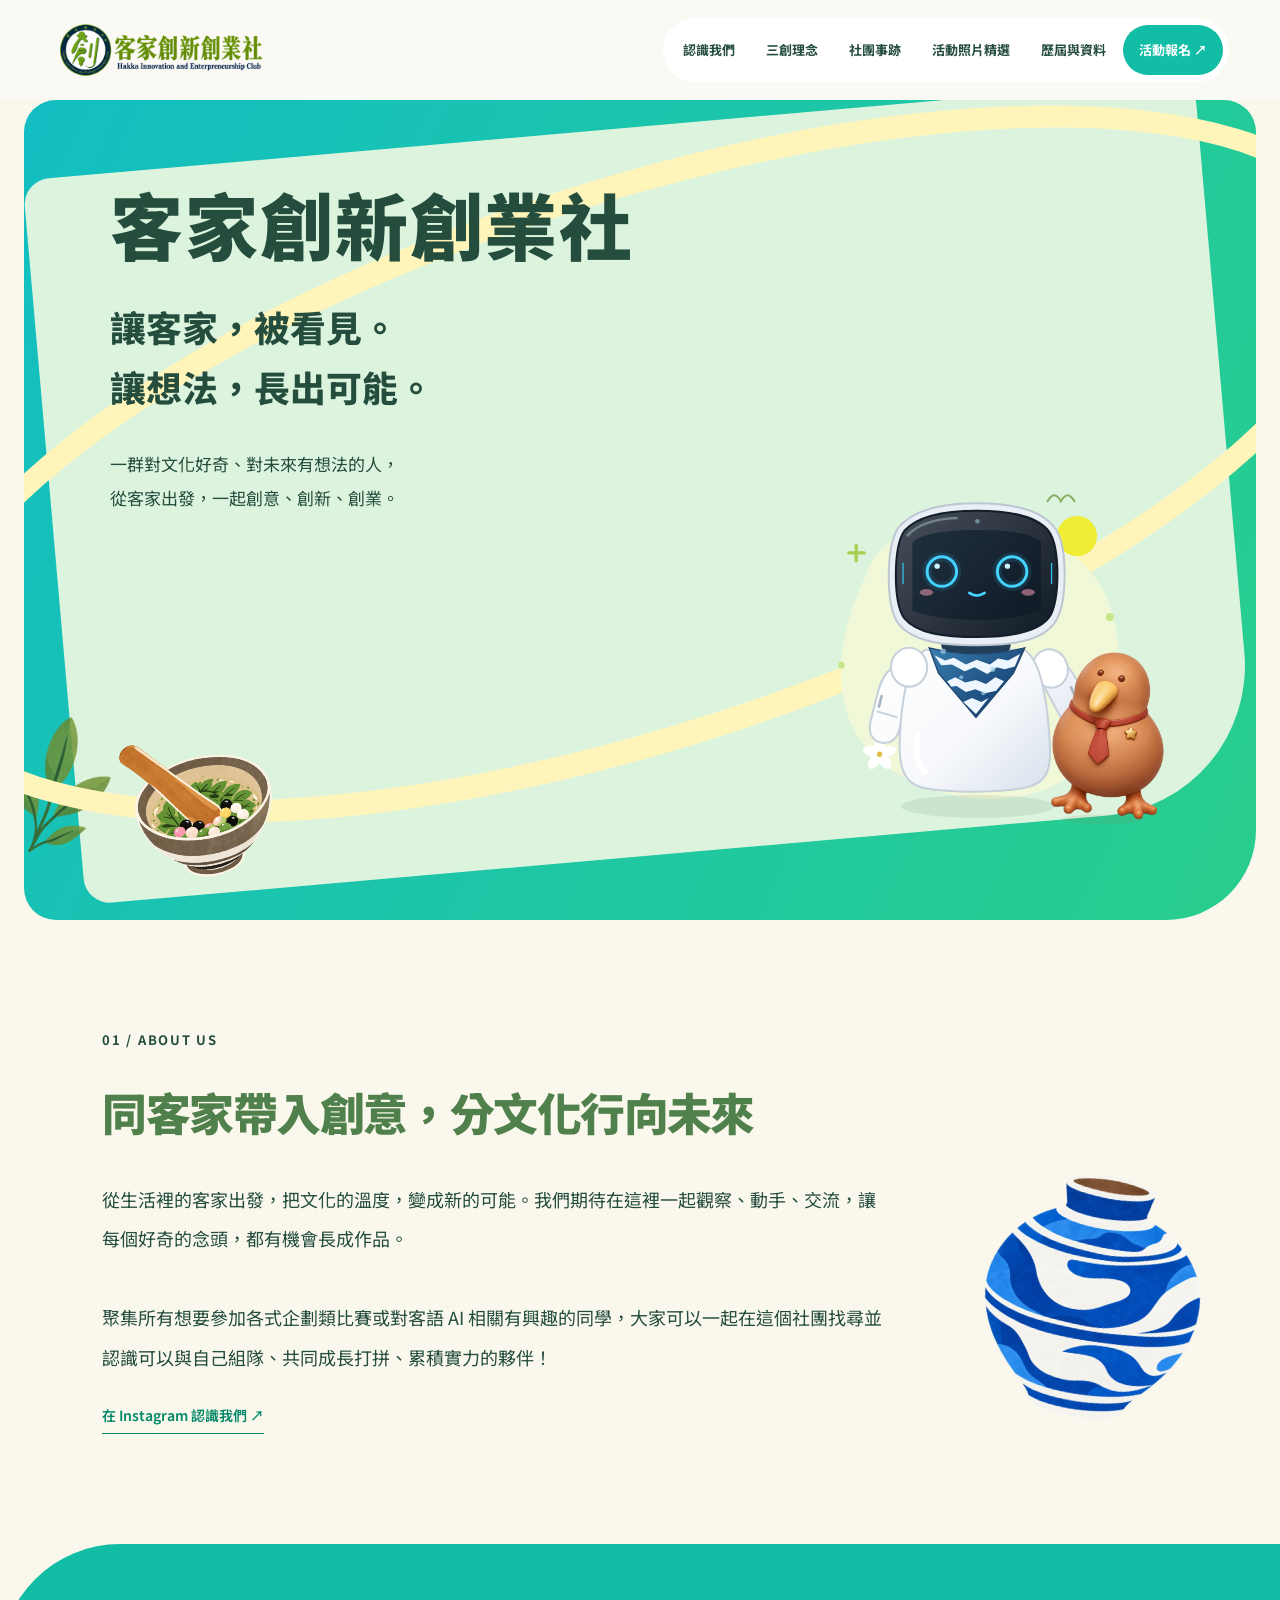
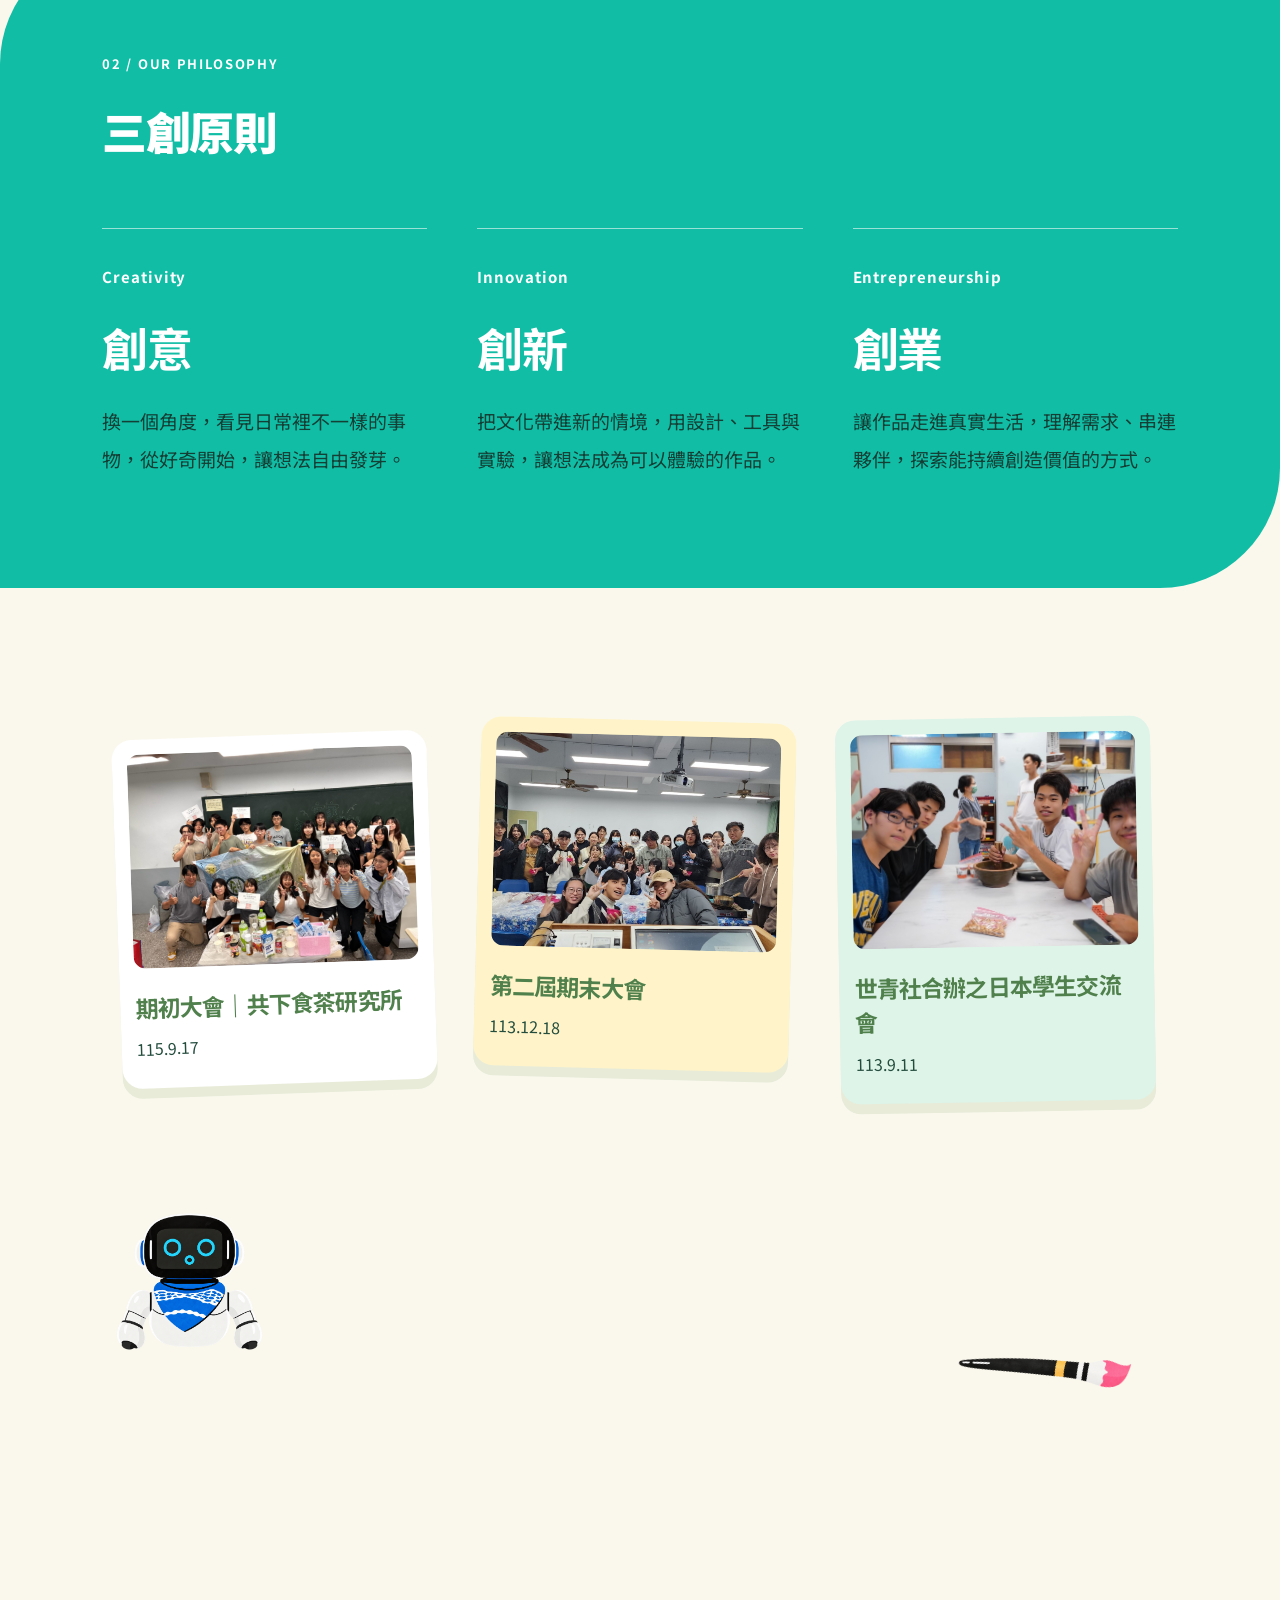
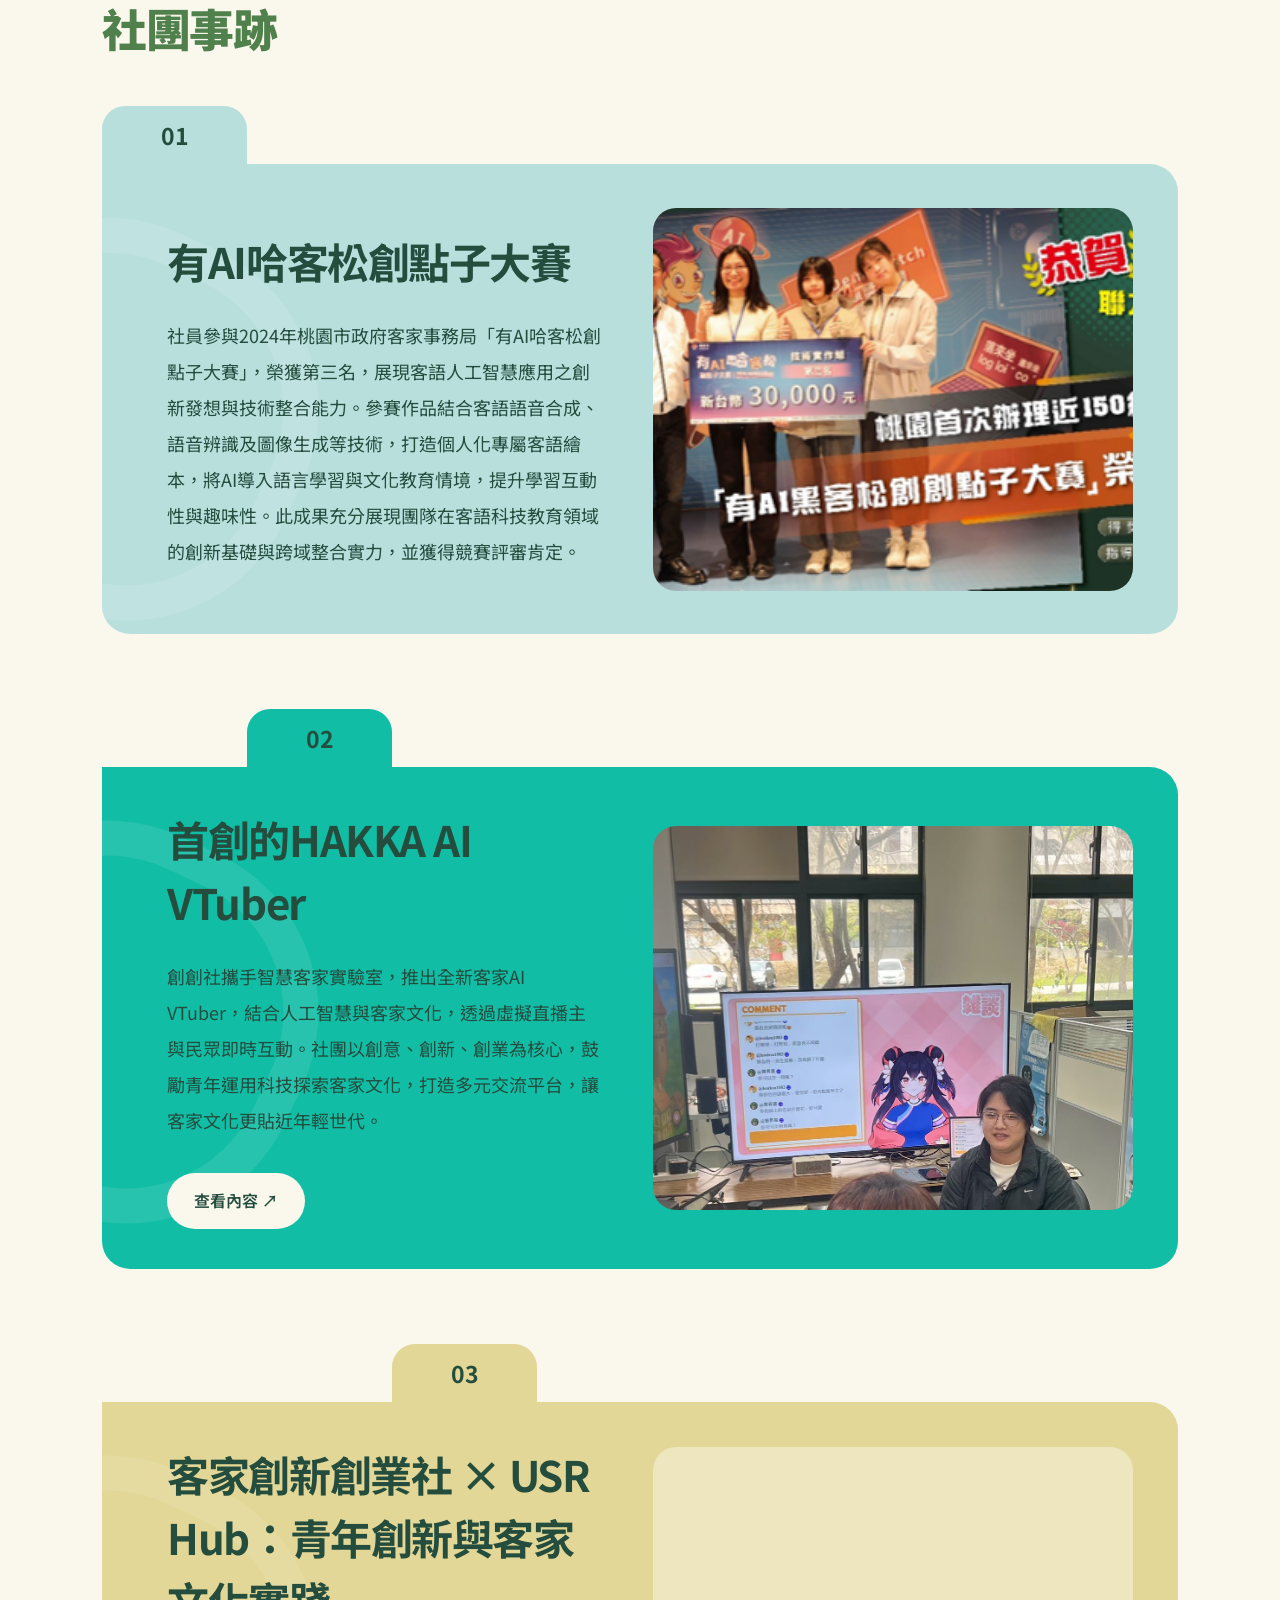
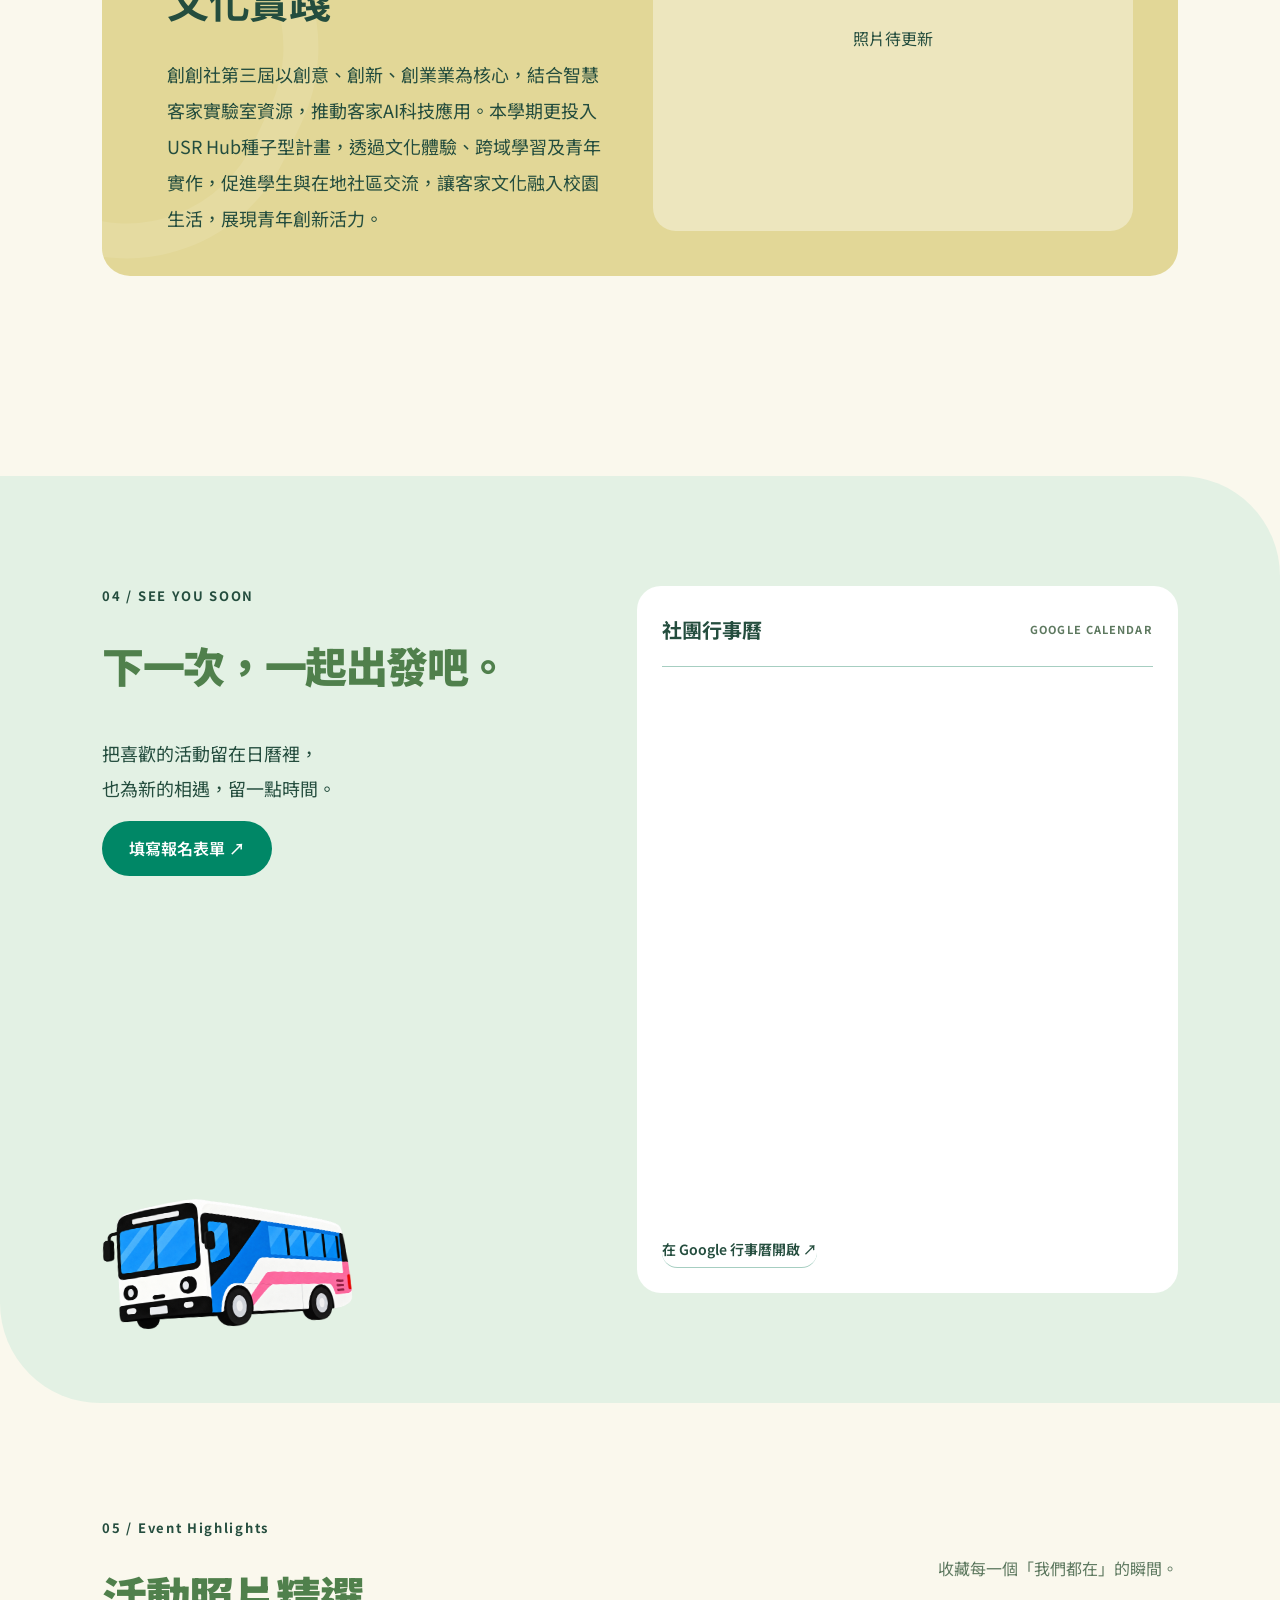
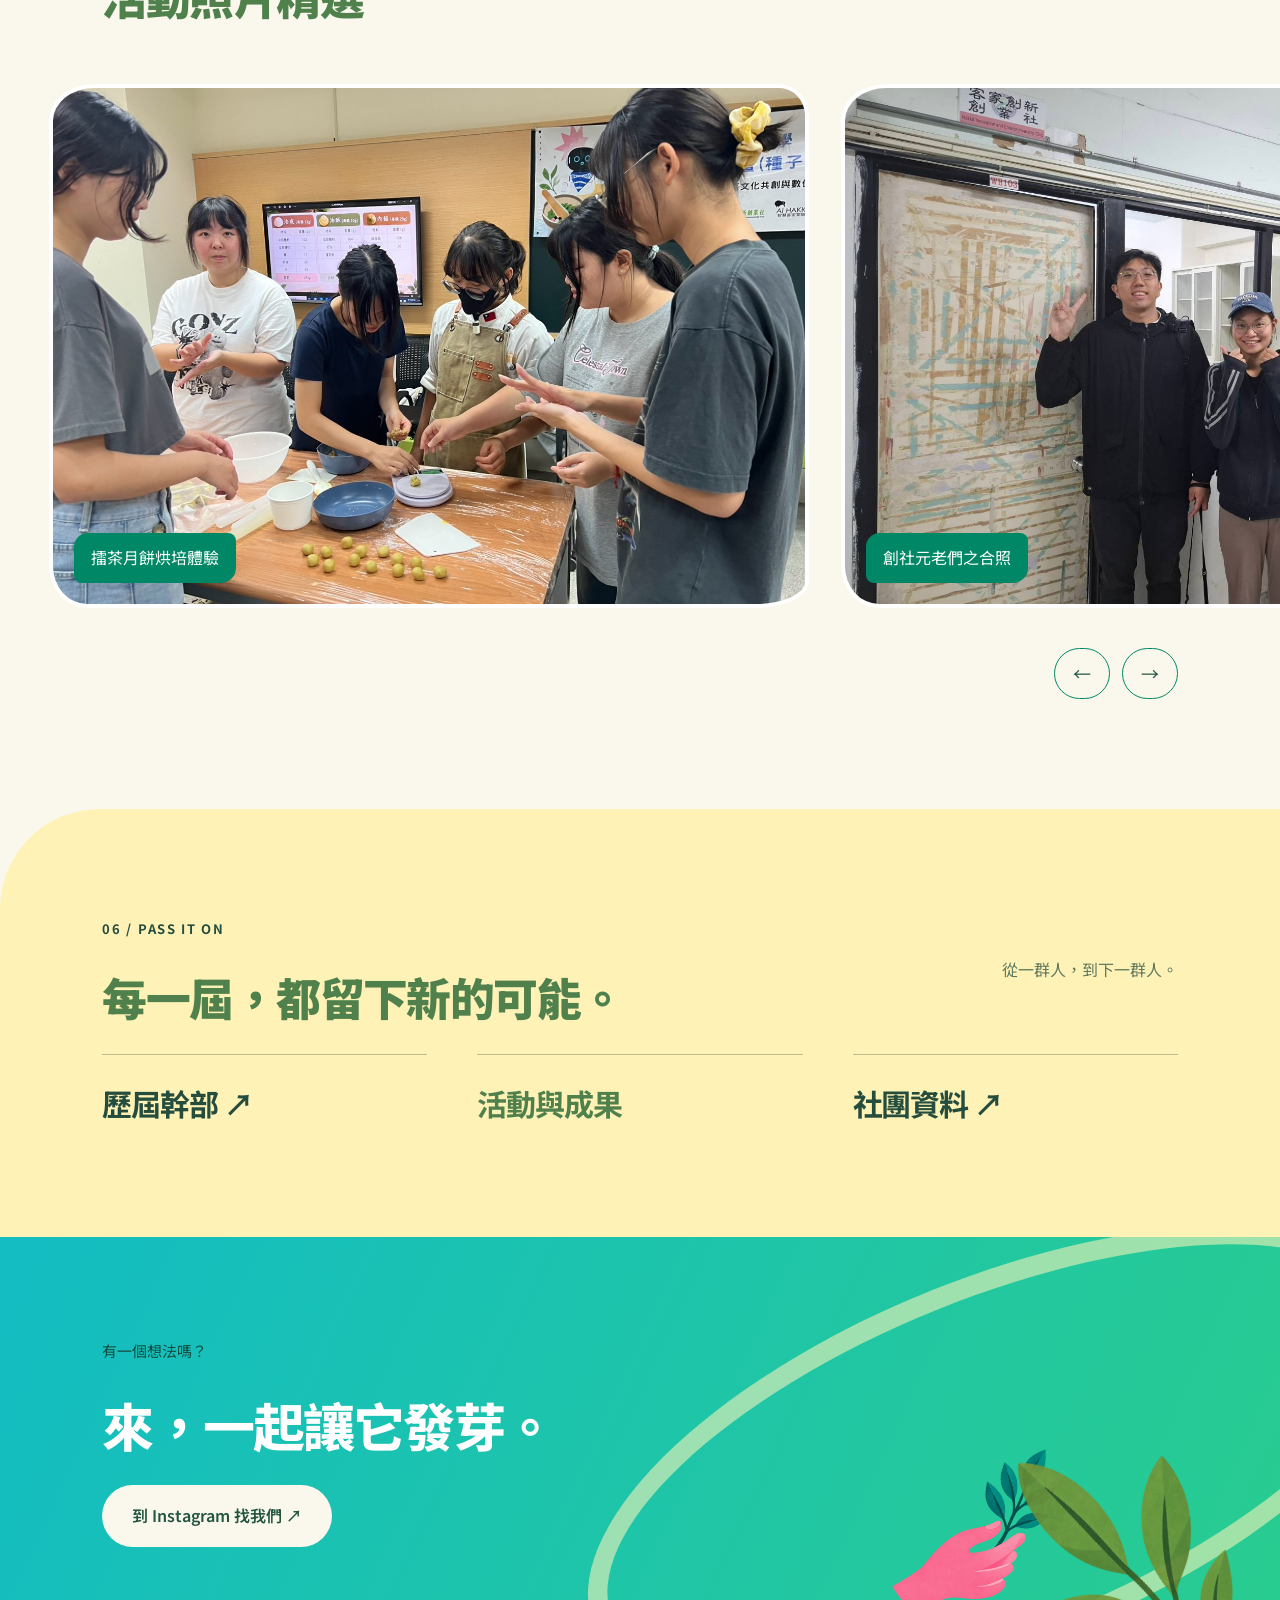
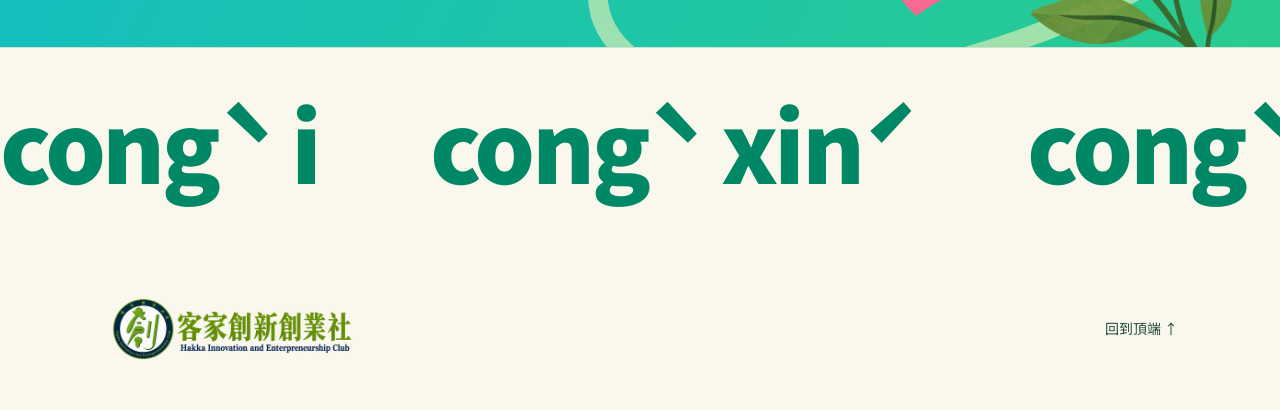
==== commit e74f67c1: "Publish complete website styles and portable asset paths" ====
--- a/index.html
+++ b/index.html
@@ -8,7 +8,7 @@
   <link rel="icon" href="assets/favicon.svg" type="image/svg+xml">
   <link rel="stylesheet" href="styles.css"><link rel="stylesheet" href="motion.css"><link rel="stylesheet" href="robot.css"><link rel="stylesheet" href="figma-layout.css"><link rel="stylesheet" href="color-motion.css"><link rel="stylesheet" href="refinement.css"><link rel="stylesheet" href="editorial.css"><link rel="stylesheet" href="fresh.css"><link rel="stylesheet" href="palette.css"><link rel="stylesheet" href="provided-art.css"><script src="refinement.js" defer></script>
   <script src="content.js" defer></script><script src="art.js" defer></script><script src="app.js" defer></script><script src="motion.js" defer></script><script src="robot.js" defer></script><script src="editorial.js" defer></script><script src="polaroids.js" defer></script>
-<link rel="stylesheet" href="vendor/lenis.css"><link rel="stylesheet" href="lenis-overrides.css"><script src="vendor/lenis.min.js" defer></script><script src="lenis-setup.js" defer></script><link rel="stylesheet" href="ribbon-theme.css"><link rel="stylesheet" href="storybook.css"><script src="deeds.js" defer></script><link rel="stylesheet" href="gallery-flow.css"><script src="gallery-flow.js" defer></script><link rel="stylesheet" href="pill-menu.css"><link rel="stylesheet" href="folders.css"></head>
+<link rel="stylesheet" href="lenis.css"><link rel="stylesheet" href="lenis-overrides.css"><script src="lenis.min.js" defer></script><script src="lenis-setup.js" defer></script><link rel="stylesheet" href="ribbon-theme.css"><link rel="stylesheet" href="storybook.css"><script src="deeds.js" defer></script><link rel="stylesheet" href="gallery-flow.css"><script src="gallery-flow.js" defer></script><link rel="stylesheet" href="pill-menu.css"><link rel="stylesheet" href="folders.css"></head>
 <body>
 <a class="skip" href="#main">跳到主要內容</a>
 <header class="site-header">
--- a/lenis.css
+++ b/lenis.css
@@ -0,0 +1,26 @@
+html.lenis,
+html.lenis body {
+  height: auto;
+}
+
+.lenis:not(.lenis-autoToggle).lenis-stopped {
+  overflow: clip;
+}
+
+.lenis [data-lenis-prevent],
+.lenis [data-lenis-prevent-wheel],
+.lenis [data-lenis-prevent-touch],
+.lenis [data-lenis-prevent-vertical],
+.lenis [data-lenis-prevent-horizontal] {
+  overscroll-behavior: contain;
+}
+
+.lenis.lenis-smooth iframe {
+  pointer-events: none;
+}
+
+.lenis.lenis-autoToggle {
+  transition-property: overflow;
+  transition-duration: 1ms;
+  transition-behavior: allow-discrete;
+}
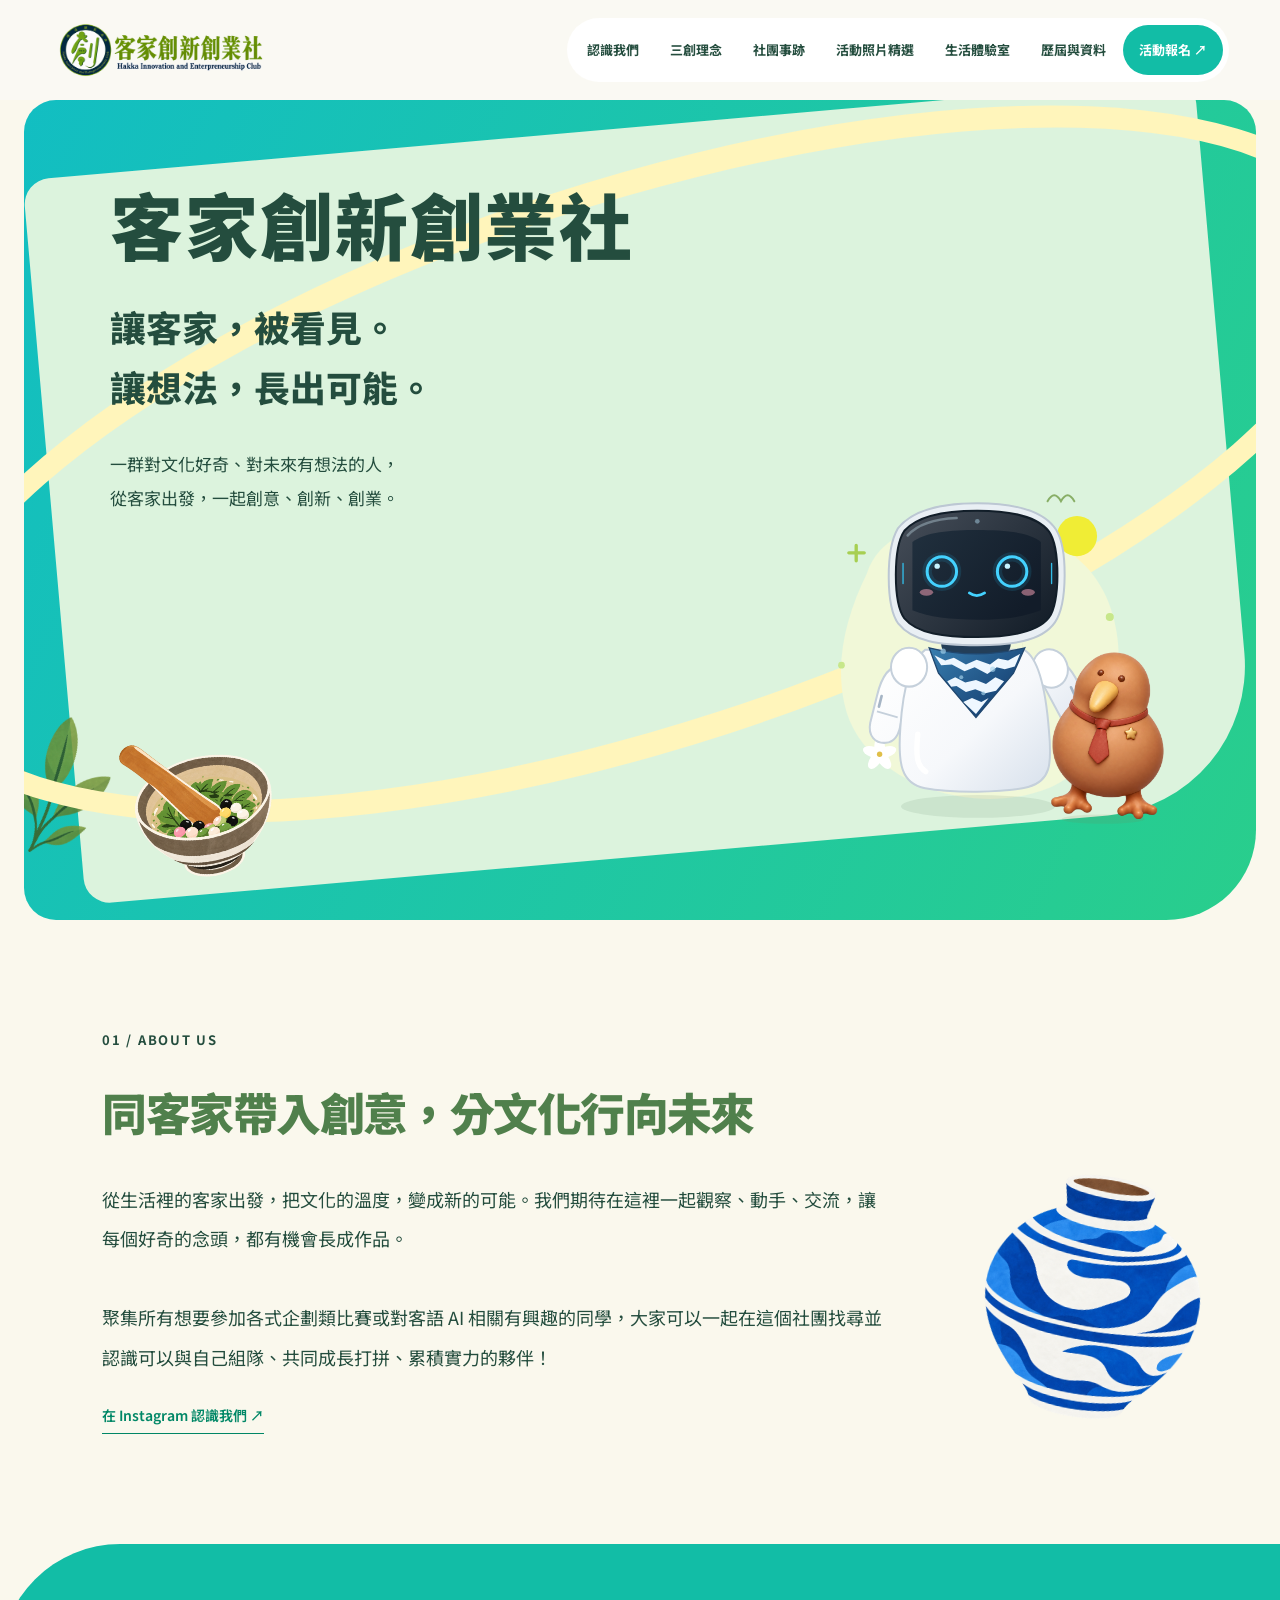
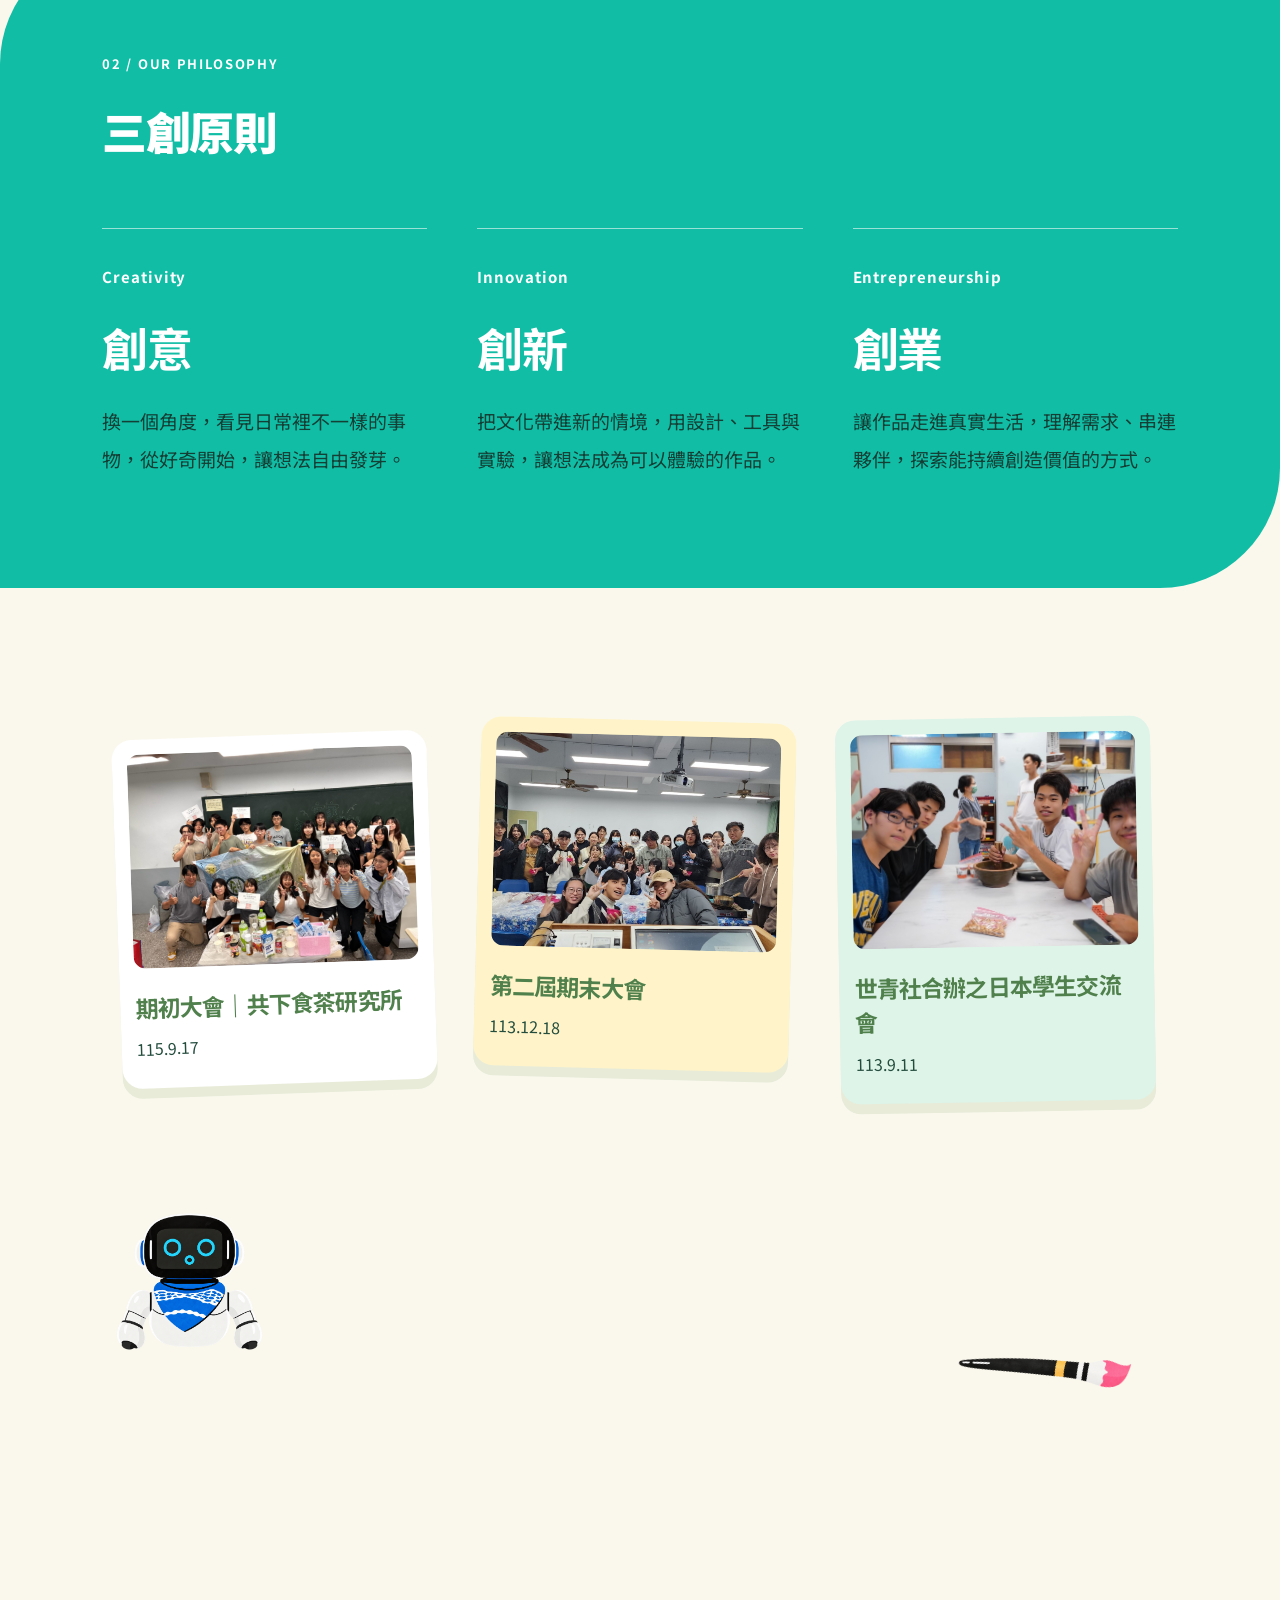
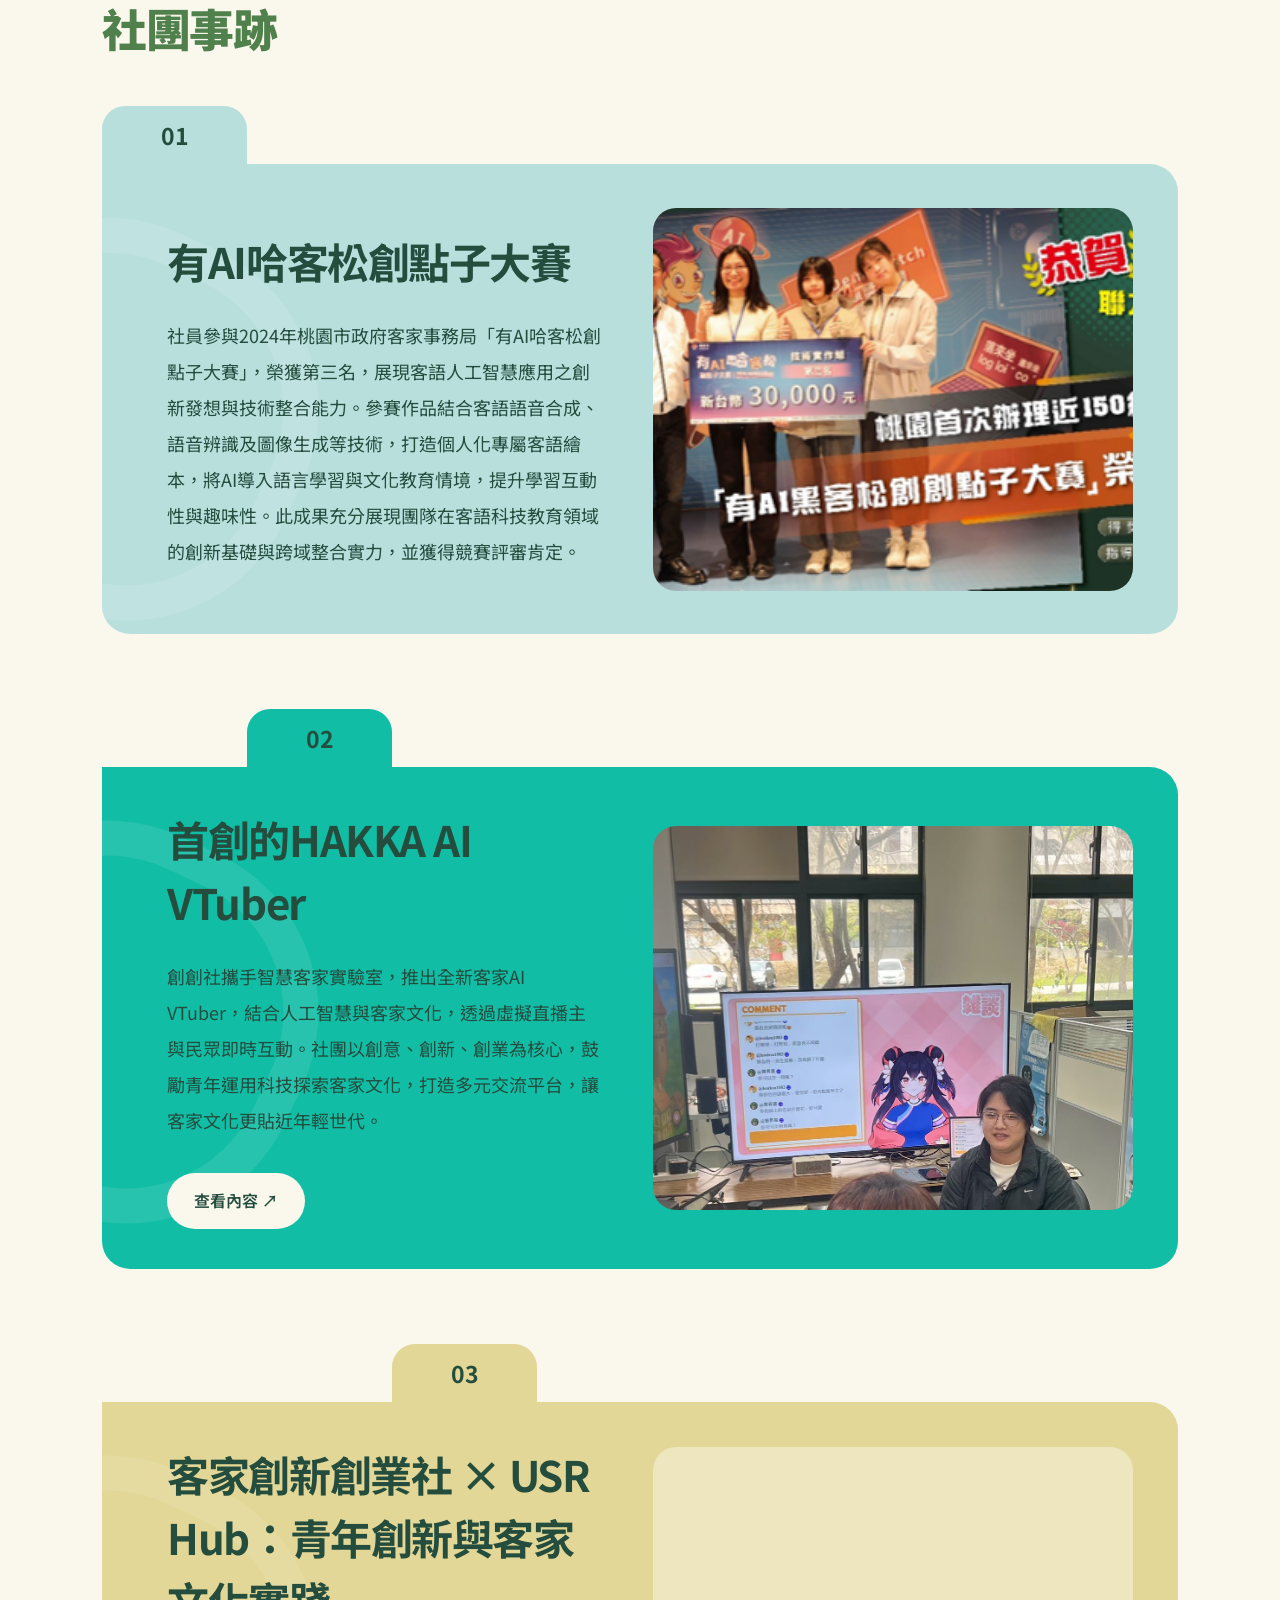
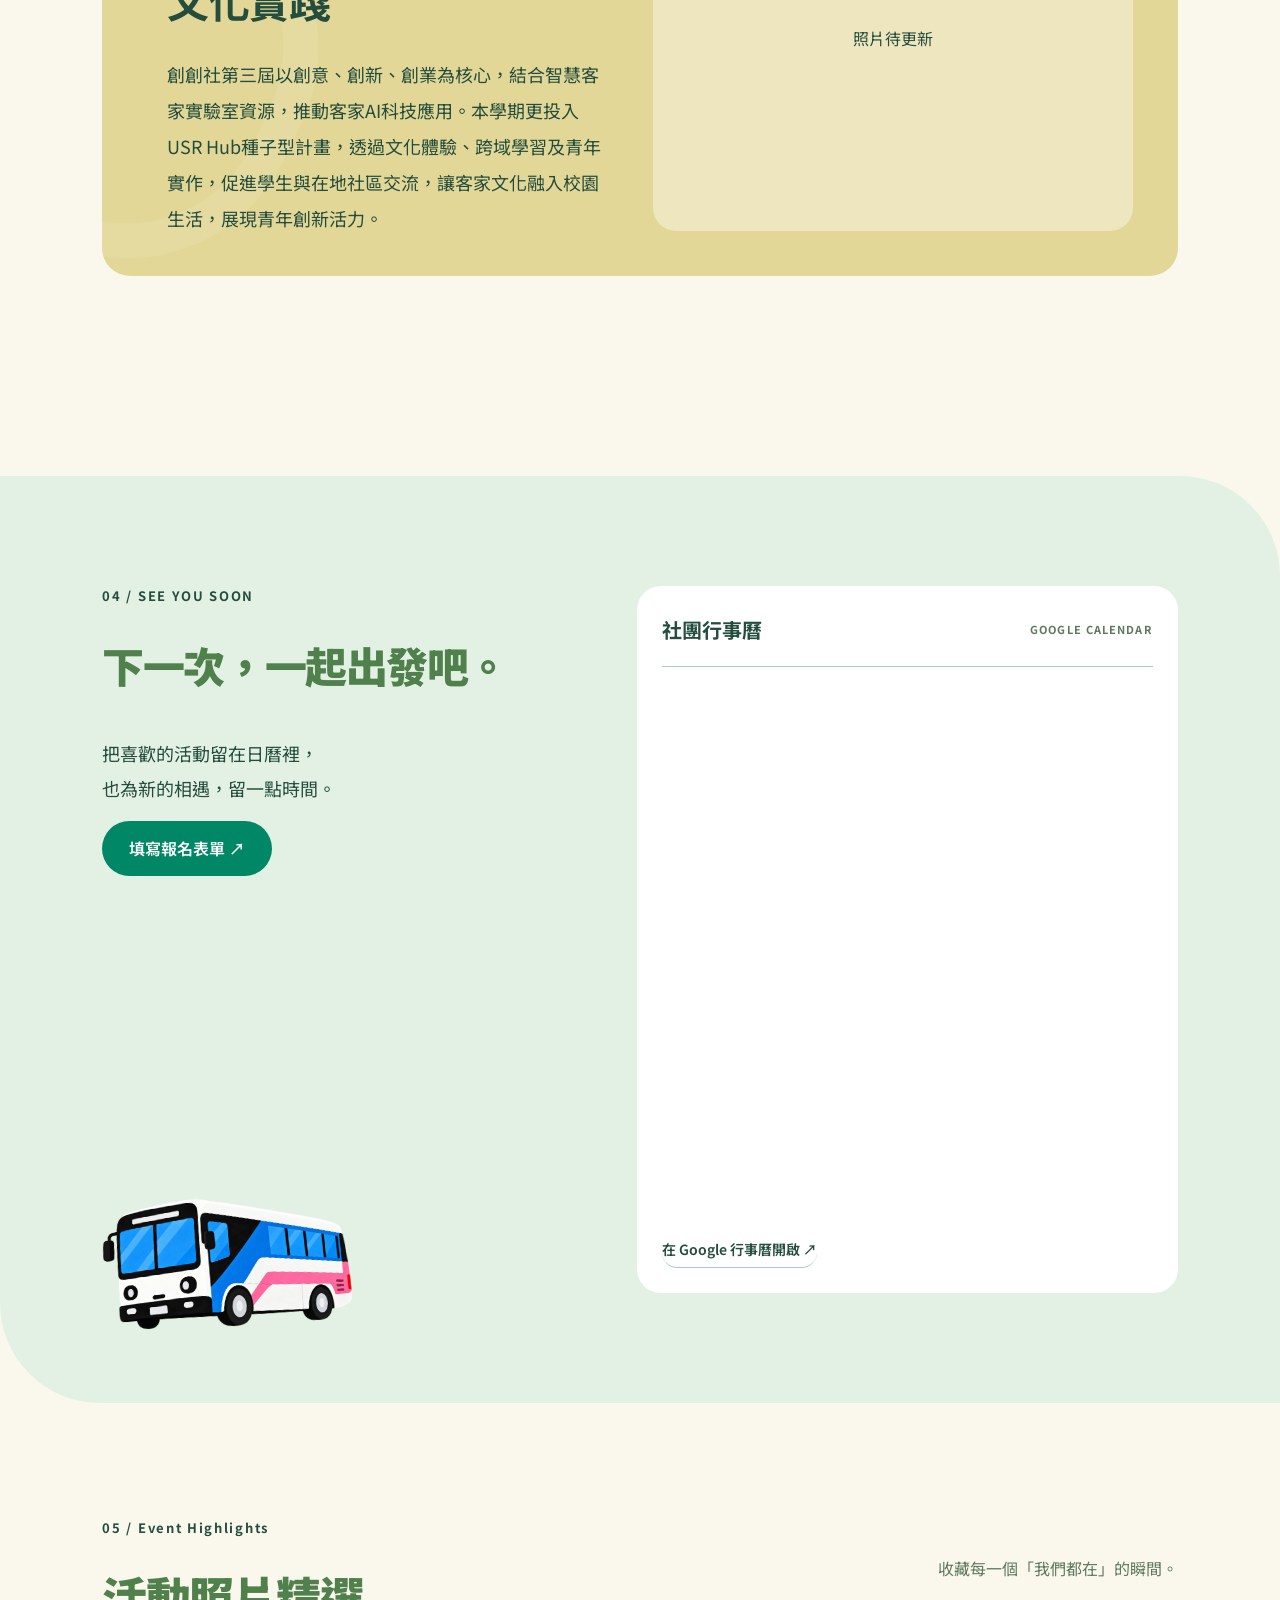
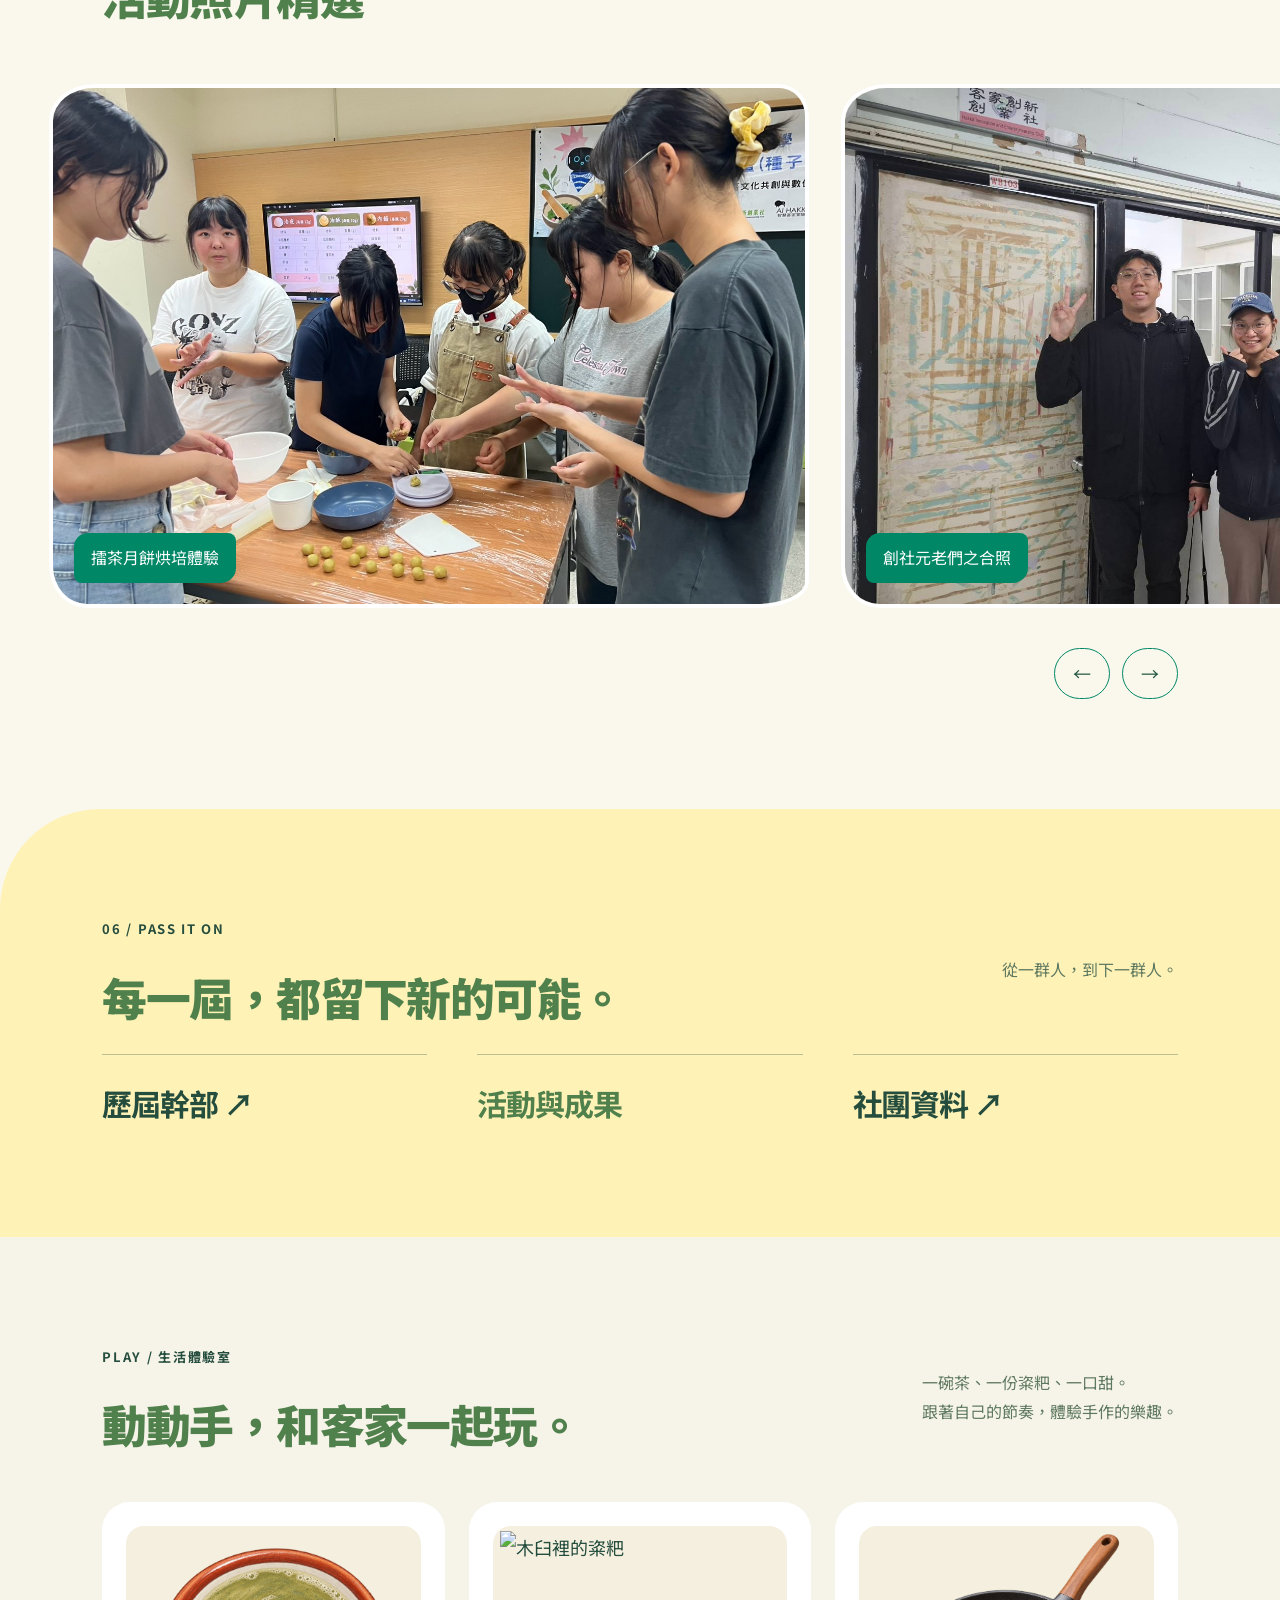
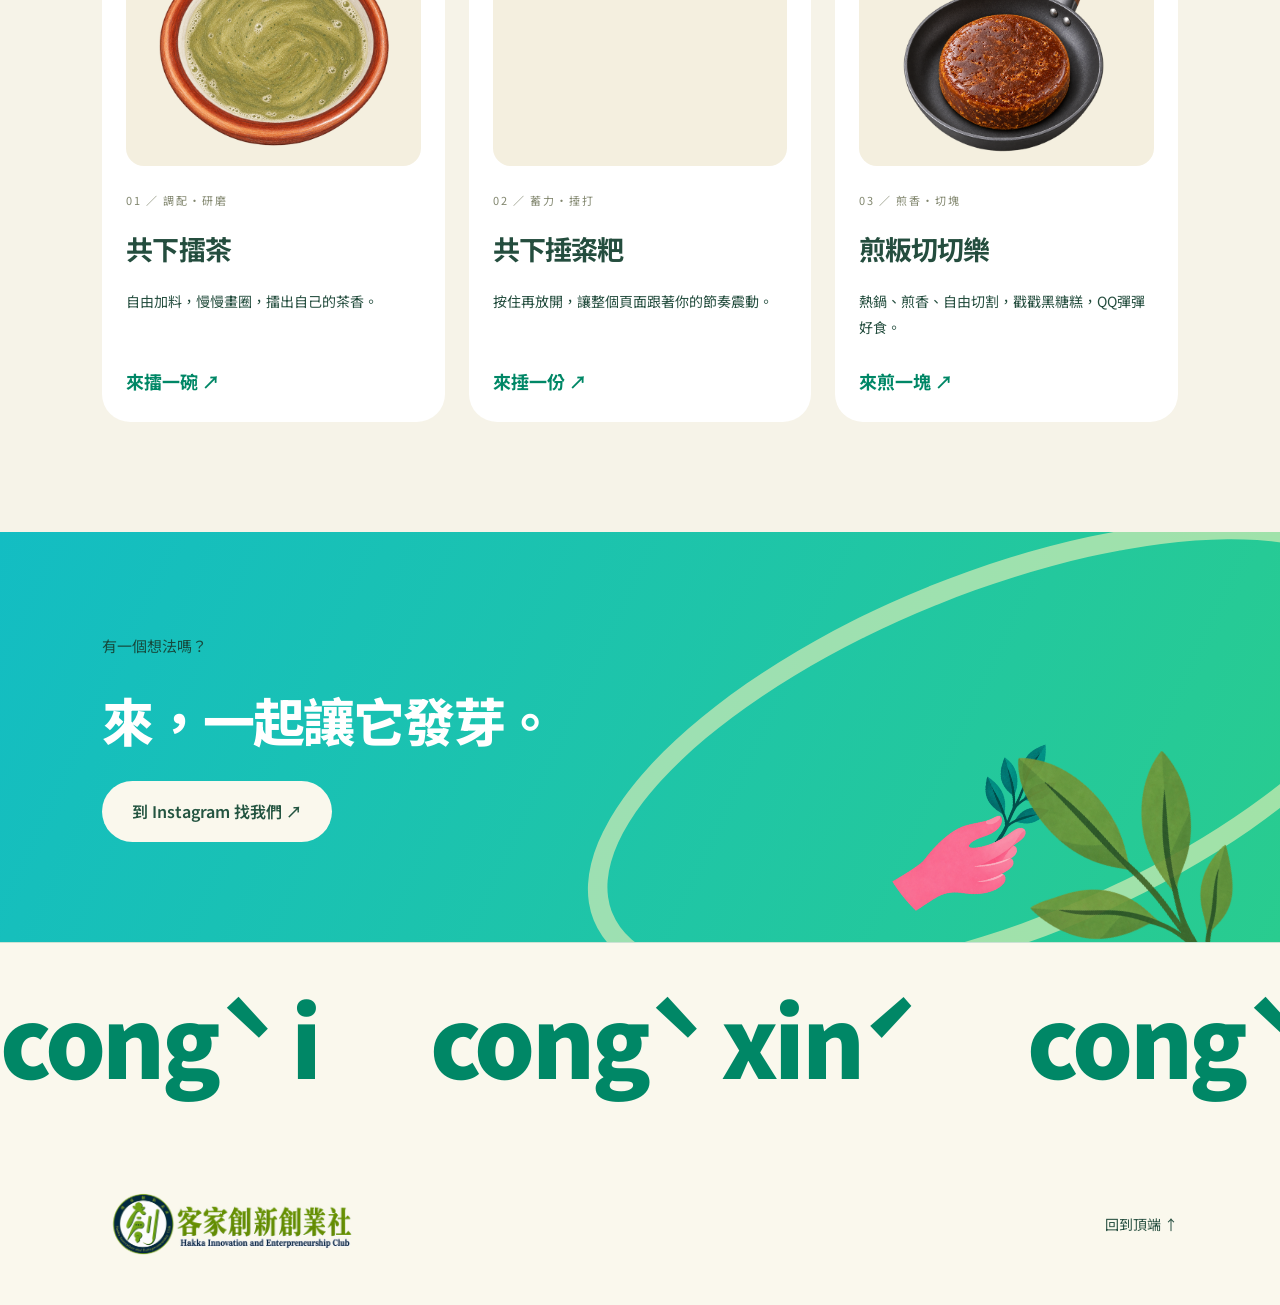
==== commit b6df0da5: "Publish three games and refresh homepage text" ====
--- a/index.html
+++ b/index.html
@@ -1,40 +1,47 @@
-<!doctype html>
-<html lang="zh-Hant">
-<head>
-  <meta charset="utf-8"><meta name="viewport" content="width=device-width, initial-scale=1">
-  <title>客家創新創業社｜讓想法，長出可能</title>
-  <meta name="description" content="認識客家創新創業社，探索創意、創新、創業，瀏覽社團專案、活動行事曆、相簿與歷屆紀錄。">
-  <meta name="theme-color" content="#ffffff">
-  <link rel="icon" href="assets/favicon.svg" type="image/svg+xml">
-  <link rel="stylesheet" href="styles.css"><link rel="stylesheet" href="motion.css"><link rel="stylesheet" href="robot.css"><link rel="stylesheet" href="figma-layout.css"><link rel="stylesheet" href="color-motion.css"><link rel="stylesheet" href="refinement.css"><link rel="stylesheet" href="editorial.css"><link rel="stylesheet" href="fresh.css"><link rel="stylesheet" href="palette.css"><link rel="stylesheet" href="provided-art.css"><script src="refinement.js" defer></script>
-  <script src="content.js" defer></script><script src="art.js" defer></script><script src="app.js" defer></script><script src="motion.js" defer></script><script src="robot.js" defer></script><script src="editorial.js" defer></script><script src="polaroids.js" defer></script>
-<link rel="stylesheet" href="lenis.css"><link rel="stylesheet" href="lenis-overrides.css"><script src="lenis.min.js" defer></script><script src="lenis-setup.js" defer></script><link rel="stylesheet" href="ribbon-theme.css"><link rel="stylesheet" href="storybook.css"><script src="deeds.js" defer></script><link rel="stylesheet" href="gallery-flow.css"><script src="gallery-flow.js" defer></script><link rel="stylesheet" href="pill-menu.css"><link rel="stylesheet" href="folders.css"></head>
-<body>
-<a class="skip" href="#main">跳到主要內容</a>
-<header class="site-header">
-  <a class="brand" href="#home" aria-label="客家創新創業社，回到首頁"><img class="club-logo" src="assets/club-logo.png" alt="客家創新創業社 Hakka Innovation and Entrepreneurship Club" width="2200" height="715"></a>
-  <button class="menu-toggle" aria-expanded="false" aria-controls="nav">選單 <span aria-hidden="true">☰</span></button>
-  <nav id="nav" aria-label="主要導覽"><a href="#about">認識我們</a><a href="#principles">三創理念</a><a href="#projects">社團事跡</a><a href="#moments">活動照片精選</a><a href="#archive">歷屆與資料</a><a class="nav-join" href="#events">活動報名 ↗</a></nav>
-</header>
-<main id="main">
-<section class="hero" id="home"><div class="color-scene" aria-hidden="true"><i class="color-blob blob-a"></i><i class="color-blob blob-b"></i><i class="color-orbit"></i></div>
-  <div class="hero-copy"><p class="hero-brand-title">客家創新創業社</p><p class="eyebrow"><h1>讓客家，被看見。<br>讓想法，<em>長出可能。</em></h1><p class="hero-description">一群對文化好奇、對未來有想法的人，<br>從客家出發，一起創意、創新、創業。</p></div>
-  <img class="provided-art hero-tea" src="assets/club-tea.png" alt="" aria-hidden="true" loading="lazy"><img class="provided-art hero-leaves" src="assets/club-leaves.png" alt="" aria-hidden="true" loading="lazy"><div class="hero-art" id="hero-art"></div>
-</section>
-<section class="intro section" id="about"><div class="color-scene" aria-hidden="true"><i class="color-blob blob-a"></i><i class="color-blob blob-b"></i><i class="color-orbit"></i></div><div class="section-number">01 / ABOUT US</div><div class="intro-grid"><h2>同客家帶入創意，分文化行向未來</h2><div><p id="about-copy" class="large-copy"></p><a class="text-link" data-instagram target="_blank" rel="noopener noreferrer">在 Instagram 認識我們 ↗</a></div></div><img class="provided-art about-vase" src="assets/club-vase.png" alt="" aria-hidden="true" loading="lazy"></section>
-<section class="principles section" id="principles"><div class="color-scene" aria-hidden="true"><i class="color-blob blob-a"></i><i class="color-blob blob-b"></i><i class="color-orbit"></i></div><div class="section-heading"><div><p class="section-number">02 / OUR PHILOSOPHY</p><h2>三創原則</h2></div><span class="hand-note">從一顆種子開始 ✳</span></div><div class="principle-grid" id="principle-grid"></div></section>
-<section class="projects section" id="projects"><div class="color-scene" aria-hidden="true"><i class="color-blob blob-a"></i><i class="color-blob blob-b"></i><i class="color-orbit"></i></div><div class="filters" id="project-filters" role="group" aria-label="專案分類"></div><div class="project-grid" id="project-grid" aria-live="polite"></div><img class="provided-art projects-robot" src="assets/club-robot.png" alt="" aria-hidden="true" loading="lazy"><img class="provided-art polaroid-brush" src="assets/club-brush.png" alt="" aria-hidden="true" loading="lazy"></section>
-<section class="deeds section" id="deeds" aria-labelledby="deeds-title"><div class="deeds-heading"><h2 id="deeds-title">社團事跡</h2></div><div id="deeds-list" class="deeds-list"></div></section>
-<section class="events section" id="events"><div class="color-scene" aria-hidden="true"><i class="color-blob blob-a"></i><i class="color-blob blob-b"></i><i class="color-orbit"></i></div><div class="events-heading"><p class="section-number">04 / SEE YOU SOON</p><h2>下一次，一起出發吧。</h2></div><div class="event-copy"><p>把喜歡的活動留在日曆裡，<br>也為新的相遇，留一點時間。</p><a class="button primary" id="signup-link" hidden target="_blank" rel="noopener noreferrer">填寫報名表單 ↗</a><p class="pending" id="signup-pending"><br><small></small></p></div><div class="calendar-shell"><div class="calendar-top"><span>社團行事曆</span><span>GOOGLE CALENDAR</span></div><div id="calendar-content"></div><a class="text-link" id="calendar-link" hidden target="_blank" rel="noopener noreferrer">在 Google 行事曆開啟 ↗</a></div><img class="provided-art events-bus" src="assets/club-bus.png" alt="" aria-hidden="true" loading="lazy"></section>
-<section class="moments section" id="moments"><div class="color-scene" aria-hidden="true"><i class="color-blob blob-a"></i><i class="color-blob blob-b"></i><i class="color-orbit"></i></div><div class="section-heading"><div><p class="section-number">05 / Event Highlights</p><h2>活動照片精選</h2></div><p>收藏每一個「我們都在」的瞬間。</p></div><div id="photo-filters" class="filters" role="group" aria-label="相簿年份"></div><svg width="0" height="0" aria-hidden="true" style="position:absolute"><defs><clipPath id="photo-petal-clip" clipPathUnits="objectBoundingBox"><path transform="scale(0.001666667 0.001785714)" d="M300 62C380-20 516-9 573 88C620 168 594 215 565 280C632 382 590 484 513 533C430 582 363 532 300 501C226 558 133 581 55 510C-13 448-1 355 35 280C-16 203-5 117 55 52C126-24 222-4 300 62Z"/></clipPath></defs></svg><div class="photo-grid" id="photo-grid"></div></section>
-<section class="archive section" id="archive"><div class="color-scene" aria-hidden="true"><i class="color-blob blob-a"></i><i class="color-blob blob-b"></i><i class="color-orbit"></i></div><div class="section-heading"><div><p class="section-number">06 / PASS IT ON</p><h2>每一屆，都留下新的可能。</h2></div><p>從一群人，到下一群人。</p></div><div class="archive-layout"><div><div class="generation-tabs filters" id="generation-tabs" role="group" aria-label="選擇屆別"></div><div id="generation-content" class="generation-content" aria-live="polite"></div></div><aside class="resources"><p class="section-number">CLUB RESOURCES</p><h3><a href="https://app.notion.com/p/98335138c5c449c9a810054bf4b61ff0?source=copy_link" target="_blank" rel="noopener noreferrer">社團資料 ↗</a></h3><p>社團文件、活動簡報與成果整理。</p><div id="resource-list"></div></aside></div></section>
-<section class="closing"><img class="provided-art closing-hand" src="assets/club-hand.png" alt="" aria-hidden="true" loading="lazy"><img class="provided-art closing-leaves" src="assets/club-leaves.png" alt="" aria-hidden="true" loading="lazy"><span aria-hidden="true">✿</span><p>有一個想法嗎？</p><h2>來，一起讓它發芽。</h2><a class="button cream" data-instagram target="_blank" rel="noopener noreferrer">到 Instagram 找我們 ↗</a></section>
-</main>
-<div class="principles-marquee" aria-label="congˋ i　congˋ xinˊ　congˋ ngiab"><div class="principles-marquee-track"><span class="principles-marquee-group">congˋ i　 congˋ xinˊ　 congˋ ngiab　</span><span class="principles-marquee-group" aria-hidden="true">congˋ i　 congˋ xinˊ　 congˋ ngiab　</span></div></div><footer><a class="brand" href="#home" aria-label="客家創新創業社，回到首頁"><img class="club-logo" src="assets/club-logo.png" alt="客家創新創業社 Hakka Innovation and Entrepreneurship Club" width="2200" height="715"></a><a href="#home">回到頂端 ↑</a></footer>
-<dialog id="detail-dialog" aria-labelledby="dialog-title"><button class="close-dialog" aria-label="關閉視窗">✕</button><div id="dialog-content"></div></dialog>
-<noscript><p class="noscript">請啟用 JavaScript 以瀏覽專案、相簿及历屆資料。也可直接前往 <a href="https://www.instagram.com/nuu_hakkaiec/">社團 Instagram</a>。</p></noscript>
-</body></html>
-
-
-
-
+<!doctype html>
+<html lang="zh-Hant">
+<head>
+  <meta charset="utf-8"><meta name="viewport" content="width=device-width, initial-scale=1">
+  <title>客家創新創業社｜讓想法，長出可能</title>
+  <meta name="description" content="認識客家創新創業社，探索創意、創新、創業，瀏覽社團專案、活動行事曆、相簿與歷屆紀錄。">
+  <meta name="theme-color" content="#ffffff">
+  <link rel="icon" href="assets/favicon.svg" type="image/svg+xml">
+  <link rel="stylesheet" href="styles.css"><link rel="stylesheet" href="motion.css"><link rel="stylesheet" href="robot.css"><link rel="stylesheet" href="figma-layout.css"><link rel="stylesheet" href="color-motion.css"><link rel="stylesheet" href="refinement.css"><link rel="stylesheet" href="editorial.css"><link rel="stylesheet" href="fresh.css"><link rel="stylesheet" href="palette.css"><link rel="stylesheet" href="provided-art.css"><script src="refinement.js" defer></script>
+  <script src="content.js" defer></script><script src="art.js" defer></script><script src="app.js" defer></script><script src="motion.js" defer></script><script src="robot.js" defer></script><script src="editorial.js" defer></script><script src="polaroids.js" defer></script>
+<link rel="stylesheet" href="lenis.css"><link rel="stylesheet" href="lenis-overrides.css"><script src="lenis.min.js" defer></script><script src="lenis-setup.js" defer></script><link rel="stylesheet" href="ribbon-theme.css"><link rel="stylesheet" href="storybook.css"><script src="deeds.js" defer></script><link rel="stylesheet" href="gallery-flow.css"><script src="gallery-flow.js" defer></script><link rel="stylesheet" href="pill-menu.css"><link rel="stylesheet" href="folders.css"><link rel="stylesheet" href="experiences.css"></head>
+<body>
+<a class="skip" href="#main">跳到主要內容</a>
+<header class="site-header">
+  <a class="brand" href="#home" aria-label="客家創新創業社，回到首頁"><img class="club-logo" src="assets/club-logo.png" alt="客家創新創業社 Hakka Innovation and Entrepreneurship Club" width="2200" height="715"></a>
+  <button class="menu-toggle" aria-expanded="false" aria-controls="nav">選單 <span aria-hidden="true">☰</span></button>
+  <nav id="nav" aria-label="主要導覽"><a href="#about">認識我們</a><a href="#principles">三創理念</a><a href="#projects">社團事跡</a><a href="#moments">活動照片精選</a><a href="#experiences">生活體驗室</a><a href="#archive">歷屆與資料</a><a class="nav-join" href="#events">活動報名 ↗</a></nav>
+</header>
+<main id="main">
+<section class="hero" id="home"><div class="color-scene" aria-hidden="true"><i class="color-blob blob-a"></i><i class="color-blob blob-b"></i><i class="color-orbit"></i></div>
+  <div class="hero-copy"><p class="hero-brand-title">客家創新創業社</p><p class="eyebrow"><h1>讓客家，被看見。<br>讓想法，<em>長出可能。</em></h1><p class="hero-description">一群對文化好奇、對未來有想法的人，<br>從客家出發，一起創意、創新、創業。</p></div>
+  <img class="provided-art hero-tea" src="assets/club-tea.png" alt="" aria-hidden="true" loading="lazy"><img class="provided-art hero-leaves" src="assets/club-leaves.png" alt="" aria-hidden="true" loading="lazy"><div class="hero-art" id="hero-art"></div>
+</section>
+<section class="intro section" id="about"><div class="color-scene" aria-hidden="true"><i class="color-blob blob-a"></i><i class="color-blob blob-b"></i><i class="color-orbit"></i></div><div class="section-number">01 / ABOUT US</div><div class="intro-grid"><h2>同客家帶入創意，分文化行向未來</h2><div><p id="about-copy" class="large-copy"></p><a class="text-link" data-instagram target="_blank" rel="noopener noreferrer">在 Instagram 認識我們 ↗</a></div></div><img class="provided-art about-vase" src="assets/club-vase.png" alt="" aria-hidden="true" loading="lazy"></section>
+<section class="principles section" id="principles"><div class="color-scene" aria-hidden="true"><i class="color-blob blob-a"></i><i class="color-blob blob-b"></i><i class="color-orbit"></i></div><div class="section-heading"><div><p class="section-number">02 / OUR PHILOSOPHY</p><h2>三創原則</h2></div><span class="hand-note">從一顆種子開始 ✳</span></div><div class="principle-grid" id="principle-grid"></div></section>
+<section class="projects section" id="projects"><div class="color-scene" aria-hidden="true"><i class="color-blob blob-a"></i><i class="color-blob blob-b"></i><i class="color-orbit"></i></div><div class="filters" id="project-filters" role="group" aria-label="專案分類"></div><div class="project-grid" id="project-grid" aria-live="polite"></div><img class="provided-art projects-robot" src="assets/club-robot.png" alt="" aria-hidden="true" loading="lazy"><img class="provided-art polaroid-brush" src="assets/club-brush.png" alt="" aria-hidden="true" loading="lazy"></section>
+<section class="deeds section" id="deeds" aria-labelledby="deeds-title"><div class="deeds-heading"><h2 id="deeds-title">社團事跡</h2></div><div id="deeds-list" class="deeds-list"></div></section>
+<section class="events section" id="events"><div class="color-scene" aria-hidden="true"><i class="color-blob blob-a"></i><i class="color-blob blob-b"></i><i class="color-orbit"></i></div><div class="events-heading"><p class="section-number">04 / SEE YOU SOON</p><h2>下一次，一起出發吧。</h2></div><div class="event-copy"><p>把喜歡的活動留在日曆裡，<br>也為新的相遇，留一點時間。</p><a class="button primary" id="signup-link" hidden target="_blank" rel="noopener noreferrer">填寫報名表單 ↗</a><p class="pending" id="signup-pending"><br><small></small></p></div><div class="calendar-shell"><div class="calendar-top"><span>社團行事曆</span><span>GOOGLE CALENDAR</span></div><div id="calendar-content"></div><a class="text-link" id="calendar-link" hidden target="_blank" rel="noopener noreferrer">在 Google 行事曆開啟 ↗</a></div><img class="provided-art events-bus" src="assets/club-bus.png" alt="" aria-hidden="true" loading="lazy"></section>
+<section class="moments section" id="moments"><div class="color-scene" aria-hidden="true"><i class="color-blob blob-a"></i><i class="color-blob blob-b"></i><i class="color-orbit"></i></div><div class="section-heading"><div><p class="section-number">05 / Event Highlights</p><h2>活動照片精選</h2></div><p>收藏每一個「我們都在」的瞬間。</p></div><div id="photo-filters" class="filters" role="group" aria-label="相簿年份"></div><svg width="0" height="0" aria-hidden="true" style="position:absolute"><defs><clipPath id="photo-petal-clip" clipPathUnits="objectBoundingBox"><path transform="scale(0.001666667 0.001785714)" d="M300 62C380-20 516-9 573 88C620 168 594 215 565 280C632 382 590 484 513 533C430 582 363 532 300 501C226 558 133 581 55 510C-13 448-1 355 35 280C-16 203-5 117 55 52C126-24 222-4 300 62Z"/></clipPath></defs></svg><div class="photo-grid" id="photo-grid"></div></section>
+<section class="archive section" id="archive"><div class="color-scene" aria-hidden="true"><i class="color-blob blob-a"></i><i class="color-blob blob-b"></i><i class="color-orbit"></i></div><div class="section-heading"><div><p class="section-number">06 / PASS IT ON</p><h2>每一屆，都留下新的可能。</h2></div><p>從一群人，到下一群人。</p></div><div class="archive-layout"><div><div class="generation-tabs filters" id="generation-tabs" role="group" aria-label="選擇屆別"></div><div id="generation-content" class="generation-content" aria-live="polite"></div></div><aside class="resources"><p class="section-number">CLUB RESOURCES</p><h3><a href="https://app.notion.com/p/98335138c5c449c9a810054bf4b61ff0?source=copy_link" target="_blank" rel="noopener noreferrer">社團資料 ↗</a></h3><p>社團文件、活動簡報與成果整理。</p><div id="resource-list"></div></aside></div></section>
+<section class="section experience-section" id="experiences" aria-labelledby="experience-title">
+<div class="section-heading"><div><p class="section-number">PLAY / 生活體驗室</p><h2 id="experience-title">動動手，和客家一起玩。</h2></div><p>一碗茶、一份粢粑、一口甜。<br>跟著自己的節奏，體驗手作的樂趣。</p></div>
+<div class="experience-grid">
+<a class="experience-card" href="tea-experience.html"><div class="experience-art"><img src="tea-experience-tea-bowl.png" alt="一碗擂茶" loading="lazy"></div><span class="experience-tag">01 ／ 調配・研磨</span><h3>共下擂茶</h3><p>自由加料，慢慢畫圈，擂出自己的茶香。</p><span class="experience-go">來擂一碗 ↗</span></a>
+<a class="experience-card" href="mochi-experience.html"><div class="experience-art"><img src="mochi-experience-smooth-bowl.png" alt="木臼裡的粢粑" loading="lazy"></div><span class="experience-tag">02 ／ 蓄力・捶打</span><h3>共下捶粢粑</h3><p>按住再放開，讓整個頁面跟著你的節奏震動。</p><span class="experience-go">來捶一份 ↗</span></a>
+<a class="experience-card" href="cake-experience.html"><div class="experience-art"><img src="cake-experience-cooked.png" alt="平底鍋裡的黑糖糕" loading="lazy"></div><span class="experience-tag">03 ／ 煎香・切塊</span><h3>煎粄切切樂</h3><p>熱鍋、煎香、自由切割，戳戳黑糖糕，QQ彈彈好食。</p><span class="experience-go">來煎一塊 ↗</span></a>
+</div></section>
+<section class="closing"><img class="provided-art closing-hand" src="assets/club-hand.png" alt="" aria-hidden="true" loading="lazy"><img class="provided-art closing-leaves" src="assets/club-leaves.png" alt="" aria-hidden="true" loading="lazy"><span aria-hidden="true">✿</span><p>有一個想法嗎？</p><h2>來，一起讓它發芽。</h2><a class="button cream" data-instagram target="_blank" rel="noopener noreferrer">到 Instagram 找我們 ↗</a></section>
+</main>
+<div class="principles-marquee" aria-label="congˋ i　congˋ xinˊ　congˋ ngiab"><div class="principles-marquee-track"><span class="principles-marquee-group">congˋ i　 congˋ xinˊ　 congˋ ngiab　</span><span class="principles-marquee-group" aria-hidden="true">congˋ i　 congˋ xinˊ　 congˋ ngiab　</span></div></div><footer><a class="brand" href="#home" aria-label="客家創新創業社，回到首頁"><img class="club-logo" src="assets/club-logo.png" alt="客家創新創業社 Hakka Innovation and Entrepreneurship Club" width="2200" height="715"></a><a href="#home">回到頂端 ↑</a></footer>
+<dialog id="detail-dialog" aria-labelledby="dialog-title"><button class="close-dialog" aria-label="關閉視窗">✕</button><div id="dialog-content"></div></dialog>
+<noscript><p class="noscript">請啟用 JavaScript 以瀏覽專案、相簿及历屆資料。也可直接前往 <a href="https://www.instagram.com/nuu_hakkaiec/">社團 Instagram</a>。</p></noscript>
+</body></html>
+
+
+
+
--- a/experiences.css
+++ b/experiences.css
@@ -0,0 +1 @@
+.experience-section{background:#f6f3e8;scroll-margin-top:115px}.experience-grid{display:grid;grid-template-columns:repeat(3,minmax(0,1fr));gap:24px}.experience-card{display:flex;flex-direction:column;text-decoration:none;color:#244d3e;background:#fff;border-radius:28px;padding:24px;transition:transform .2s,box-shadow .2s}.experience-card:hover{transform:translateY(-6px);box-shadow:0 15px 30px #244d3e12}.experience-card:focus-visible{outline:3px solid #008766;outline-offset:5px}.experience-art{height:240px;background:#f4efdf;border-radius:18px;margin-bottom:24px;display:grid;place-items:center}.experience-art img{width:95%;height:230px;object-fit:contain}.experience-tag{font-size:11px;letter-spacing:2px;color:#81866e}.experience-card h3{font-size:27px;margin:14px 0}.experience-card p{font-size:14px;line-height:1.9;margin:0 0 24px}.experience-go{margin-top:auto;font-weight:700;color:#008766}.experience-section .section-heading>p{line-height:1.8}@media(max-width:900px){.experience-grid{grid-template-columns:1fr}.experience-art{height:220px}.experience-art img{height:210px}#nav a,#nav a:nth-child(n){padding-left:10px;padding-right:10px}}@media(prefers-reduced-motion:reduce){.experience-card{transition:none}}
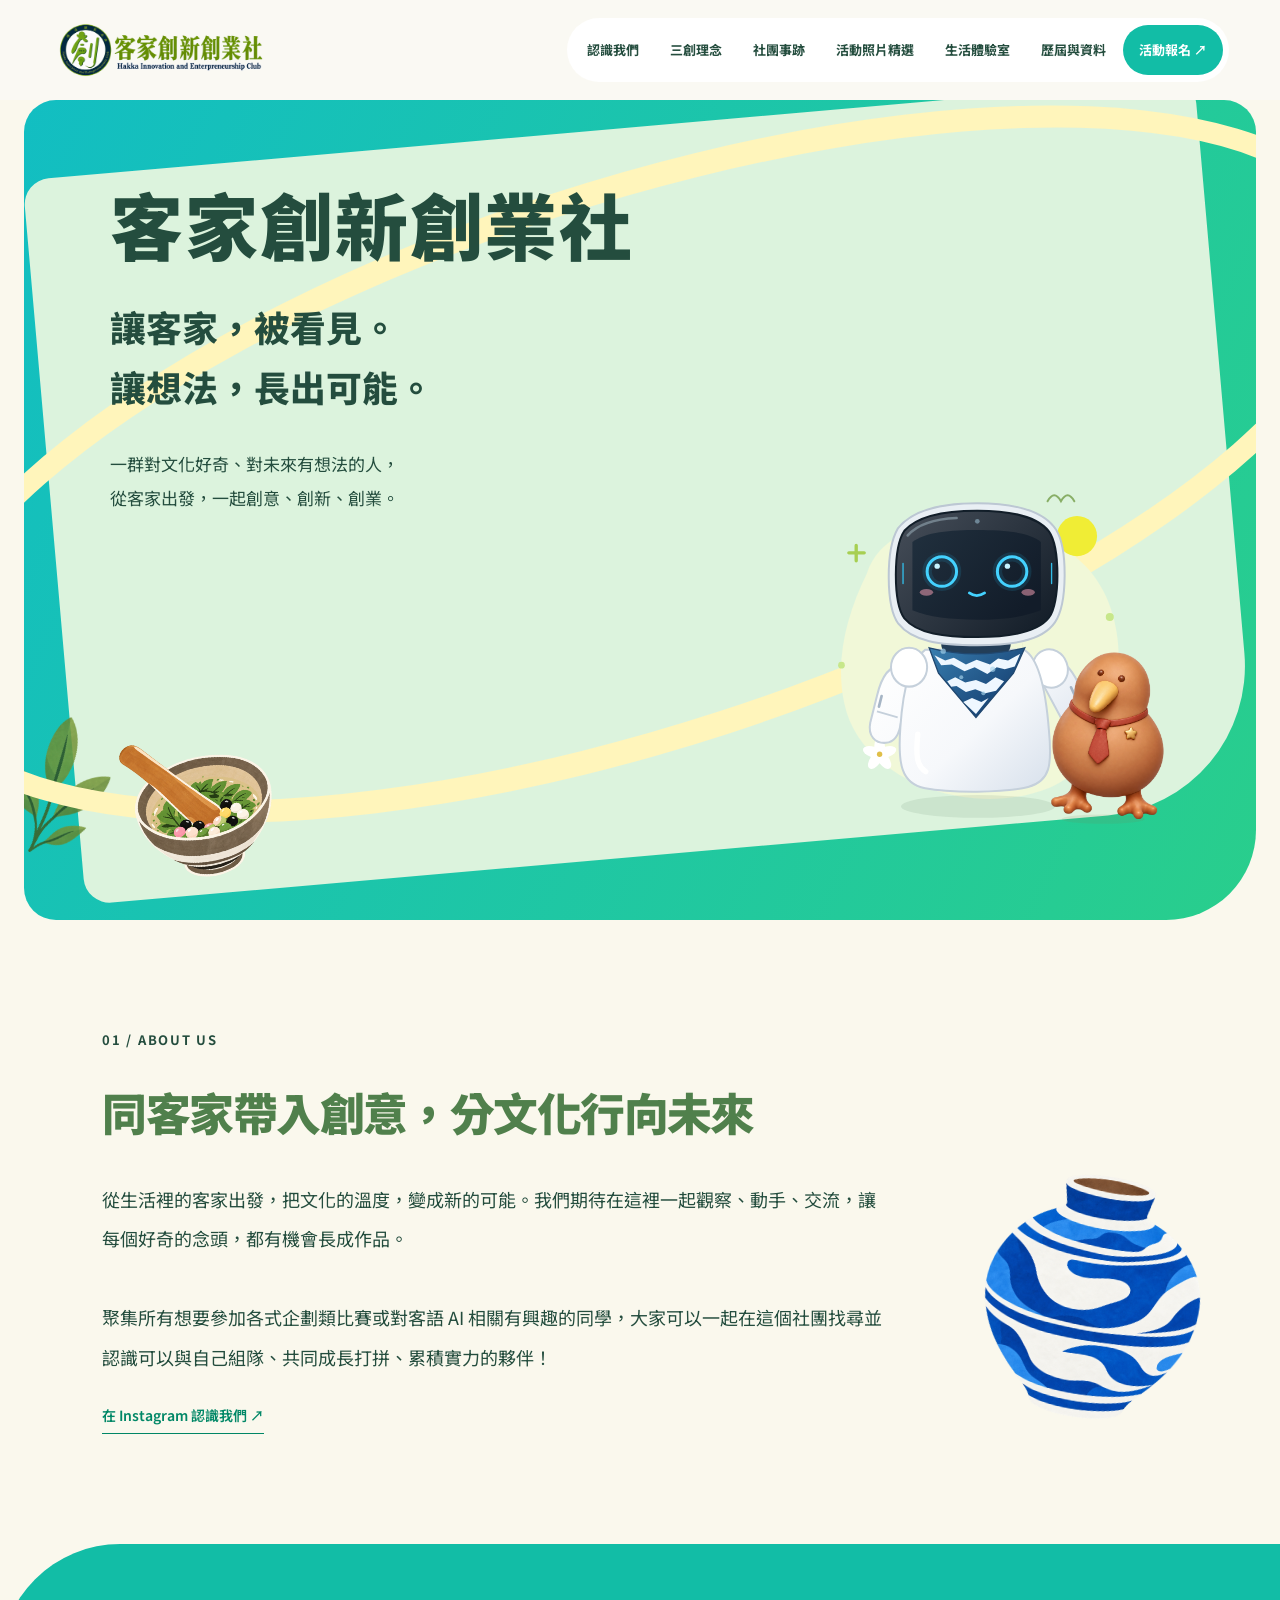
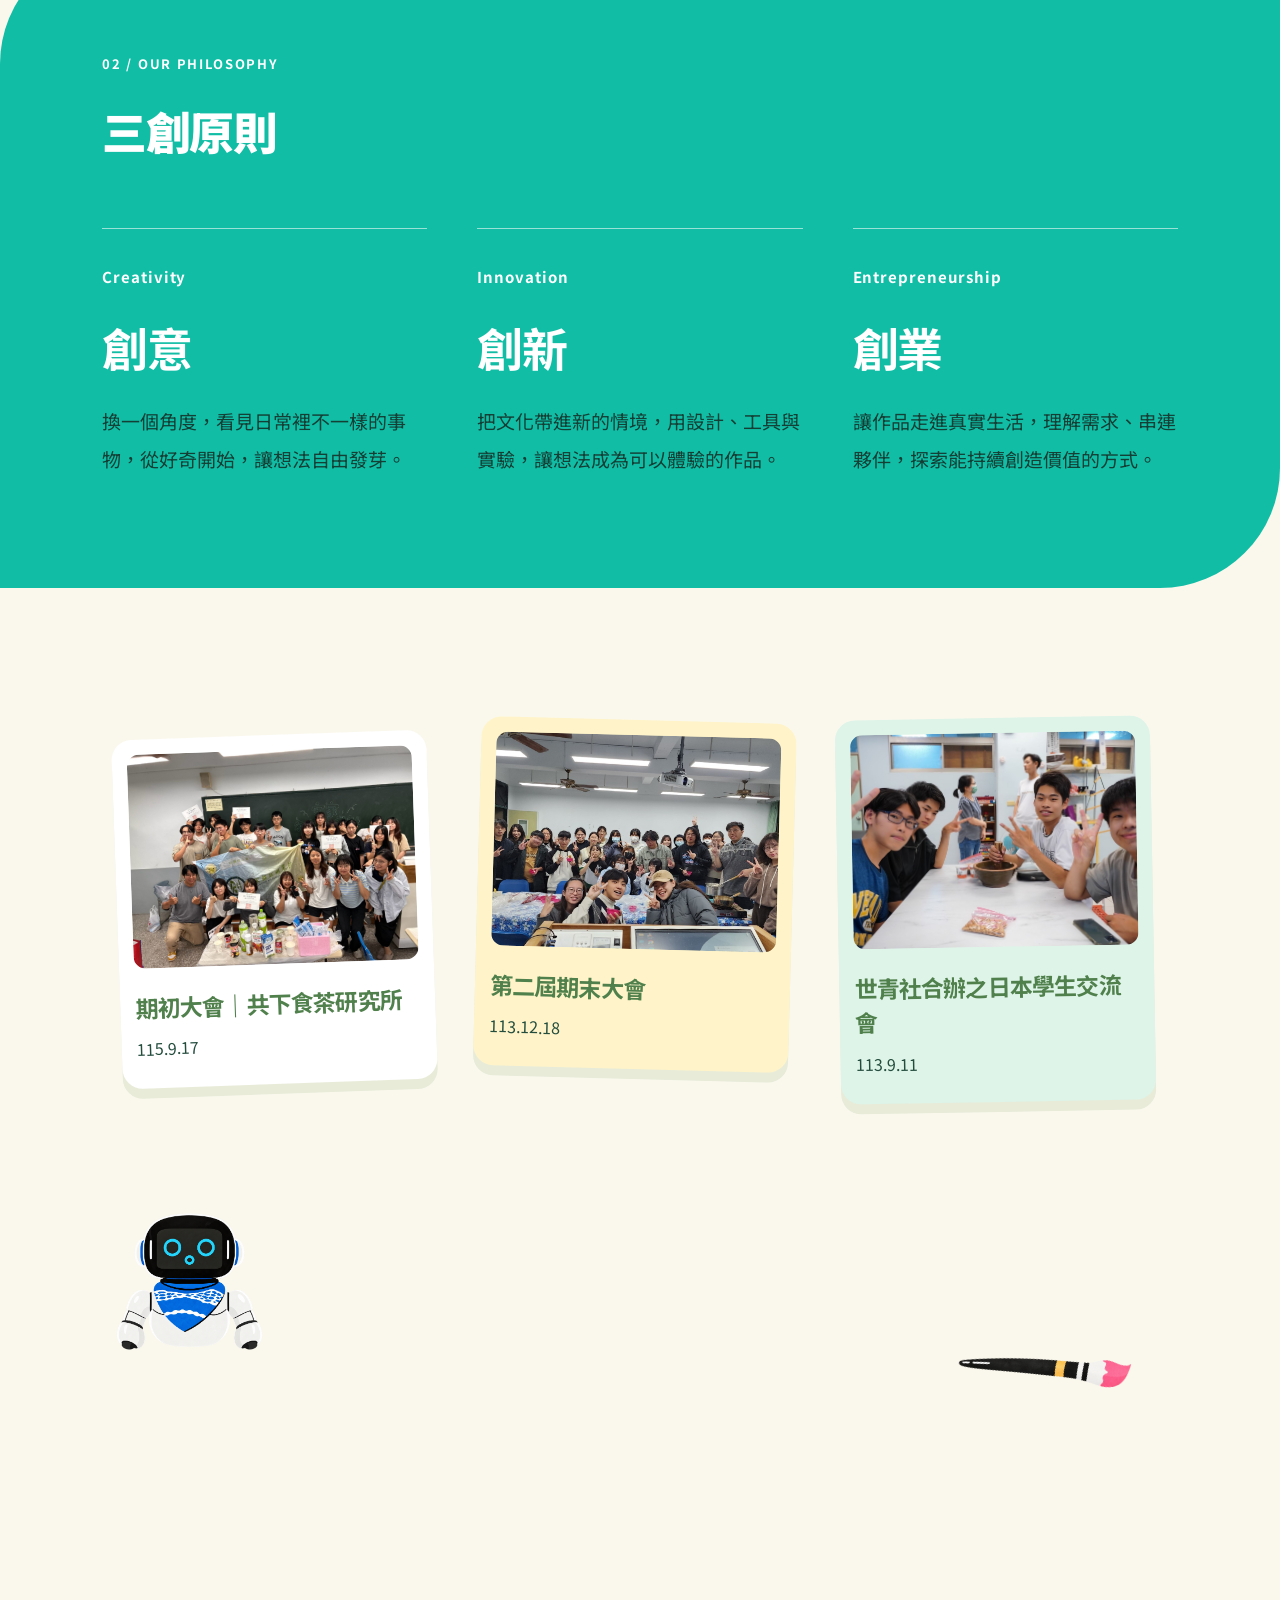
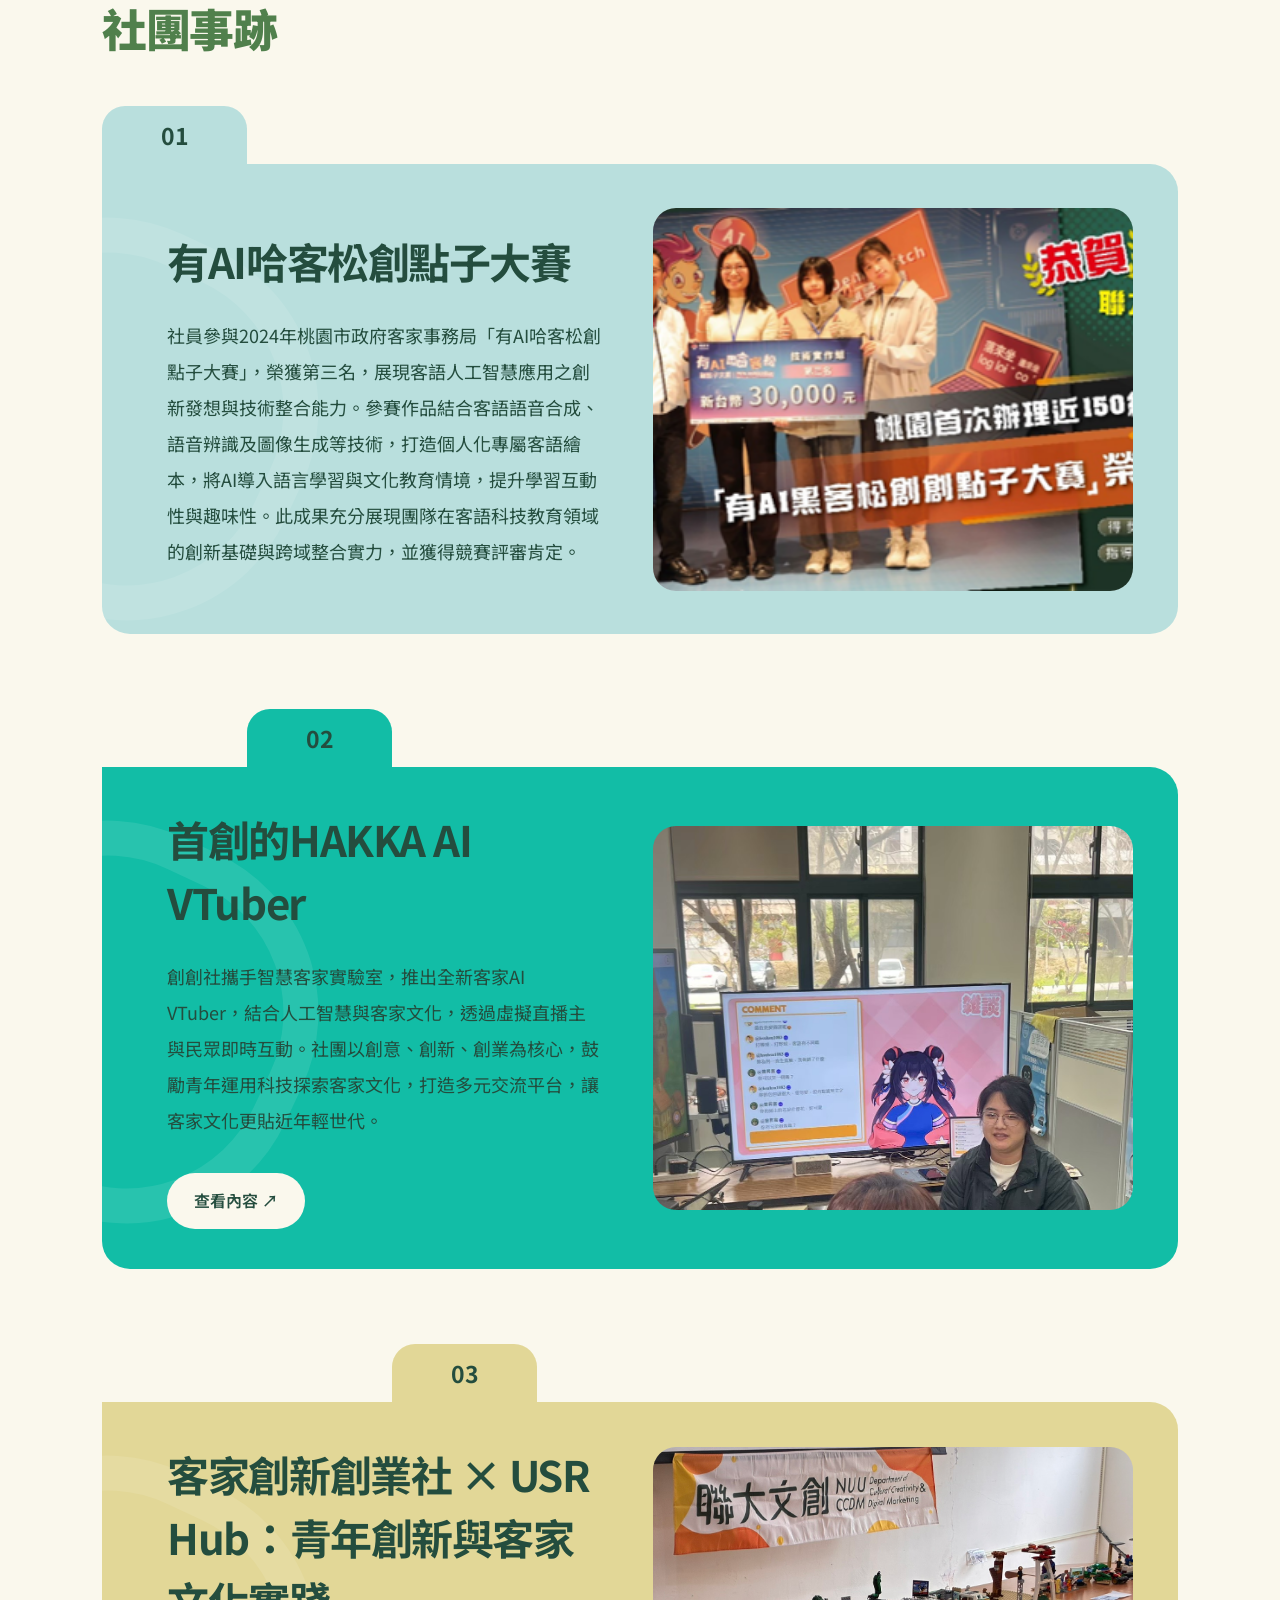
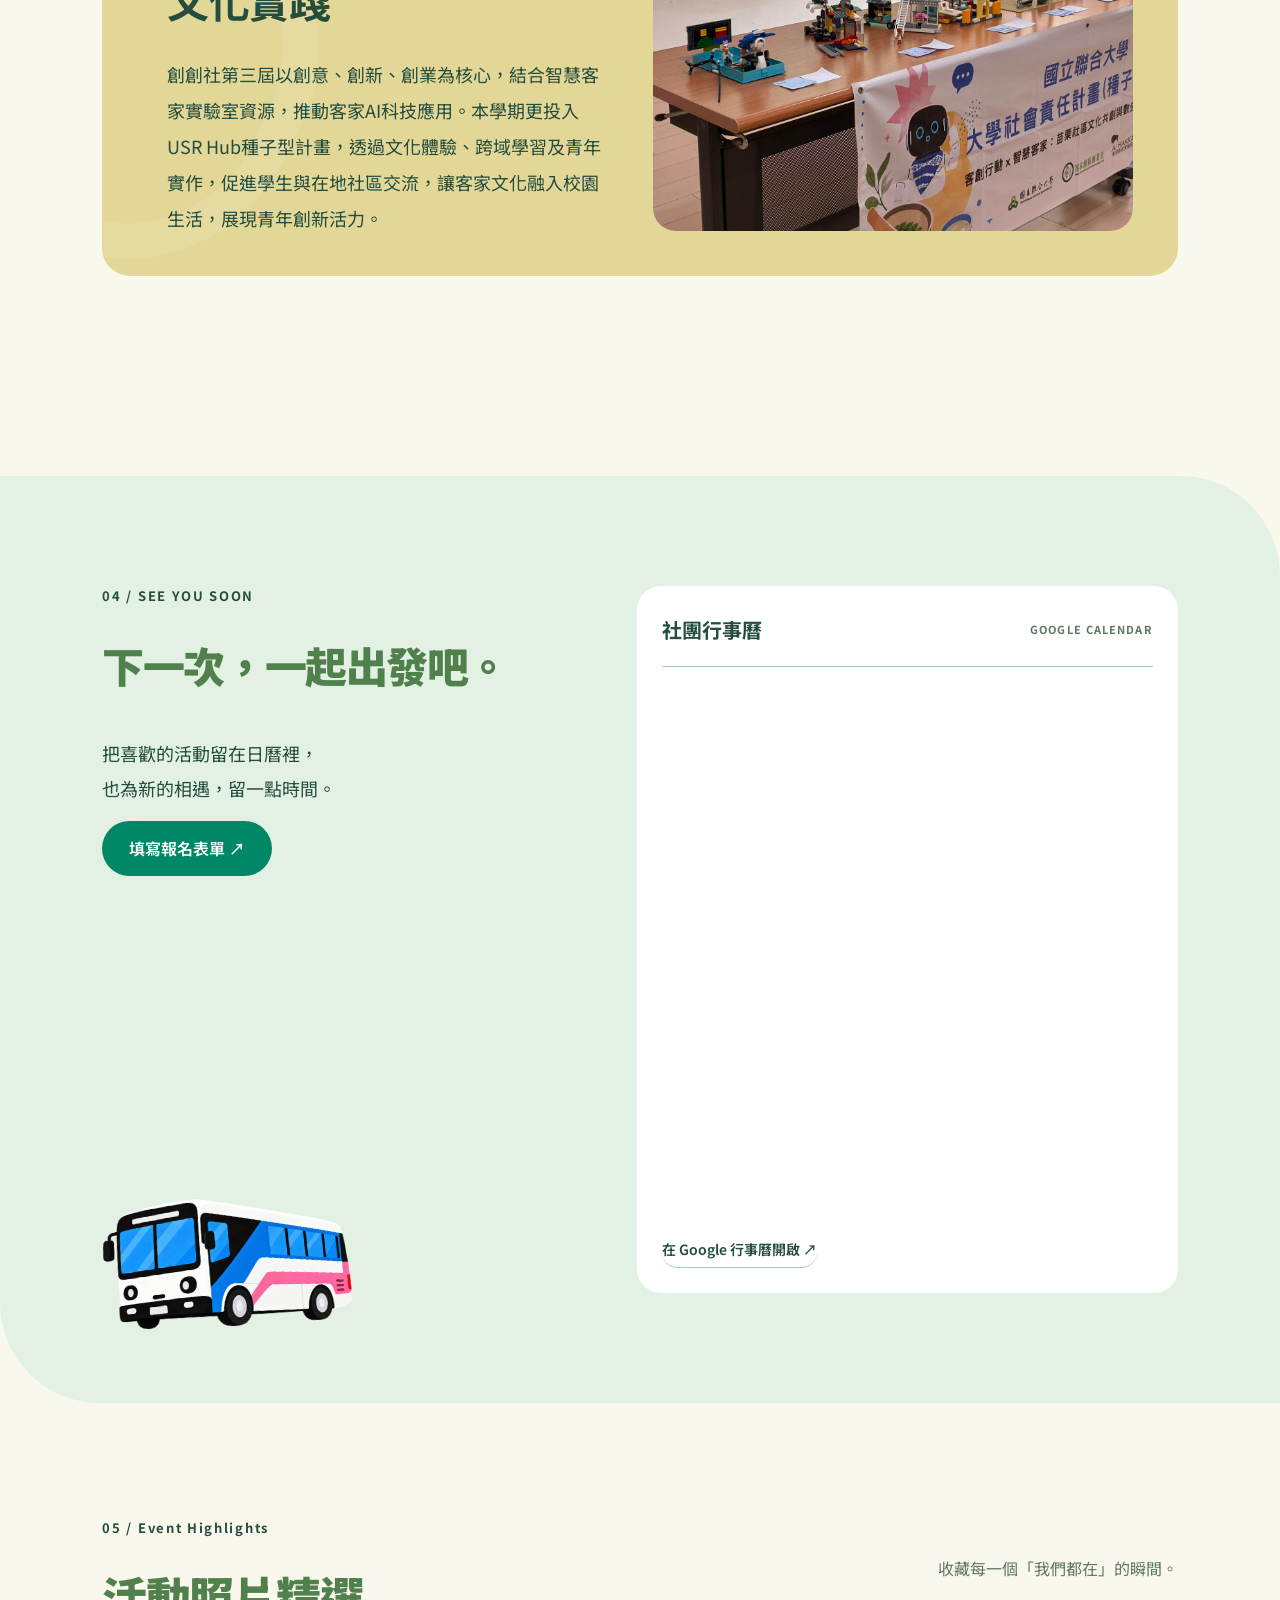
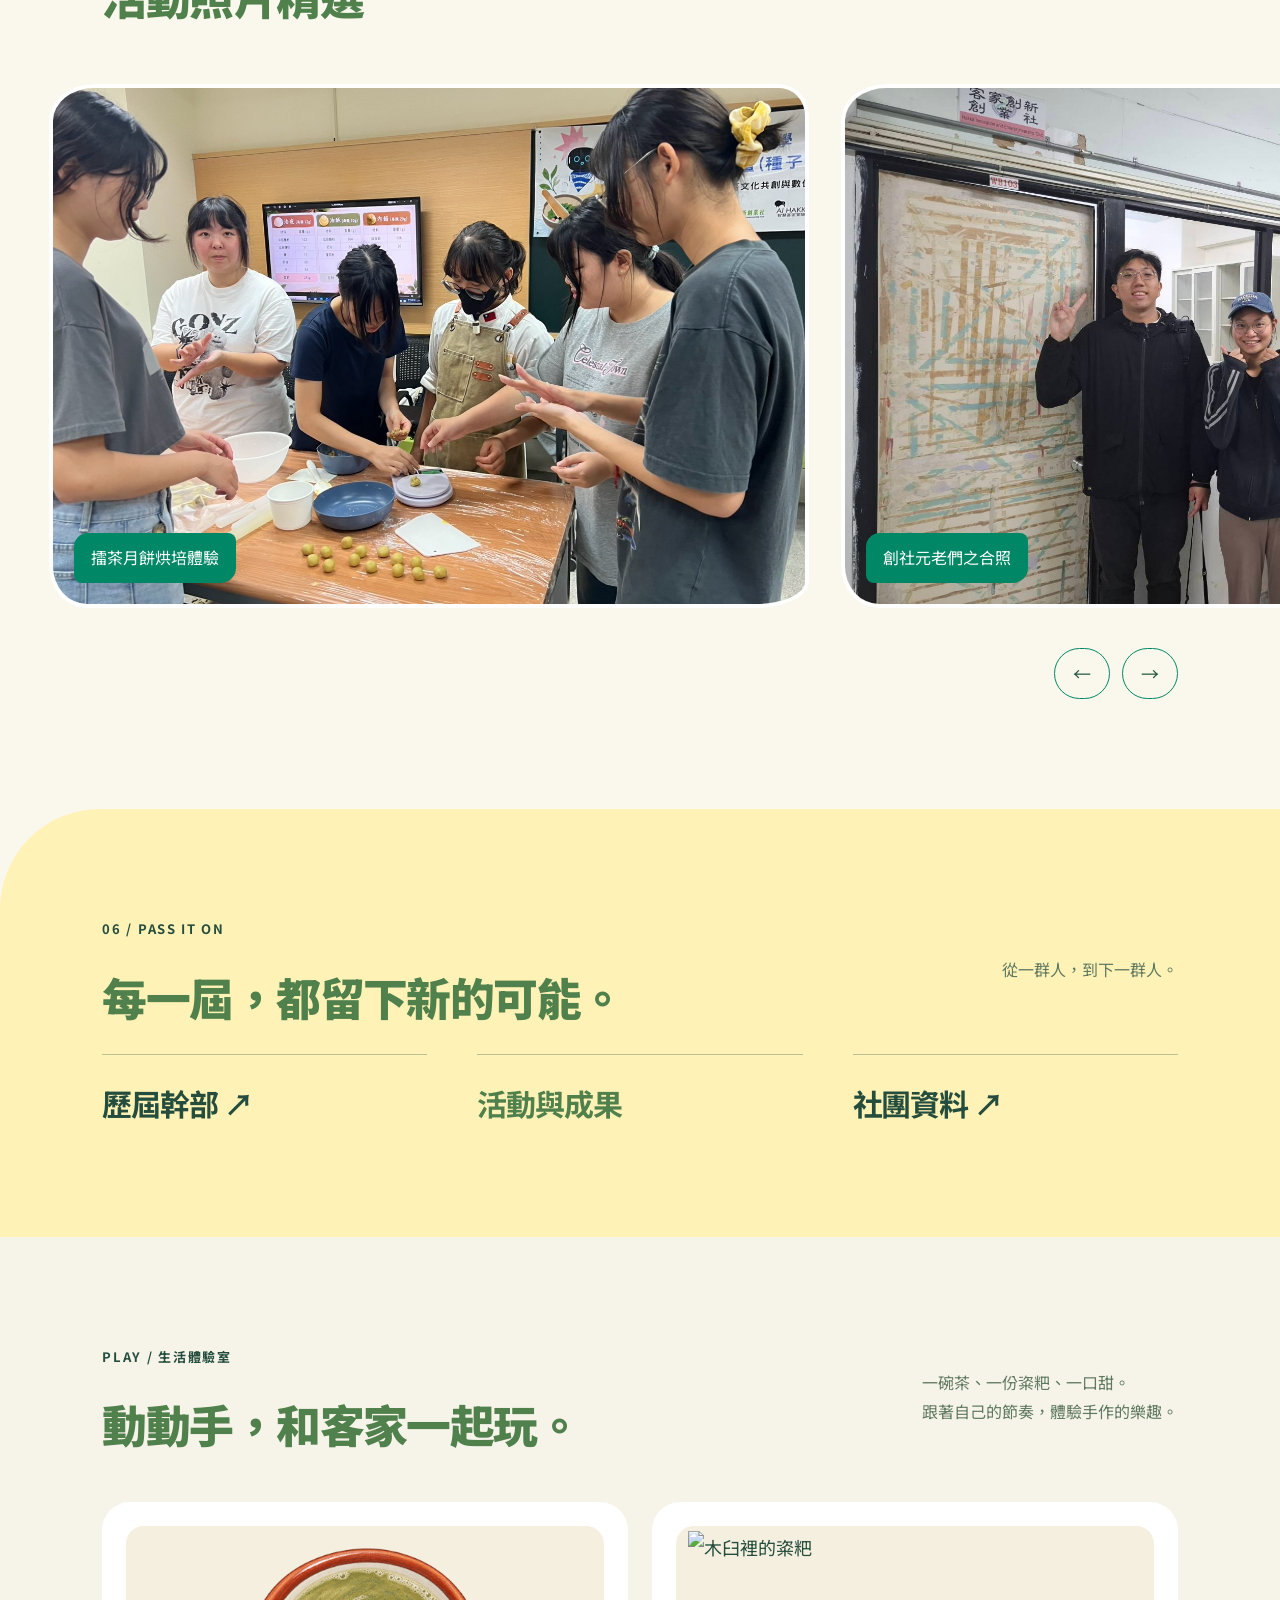
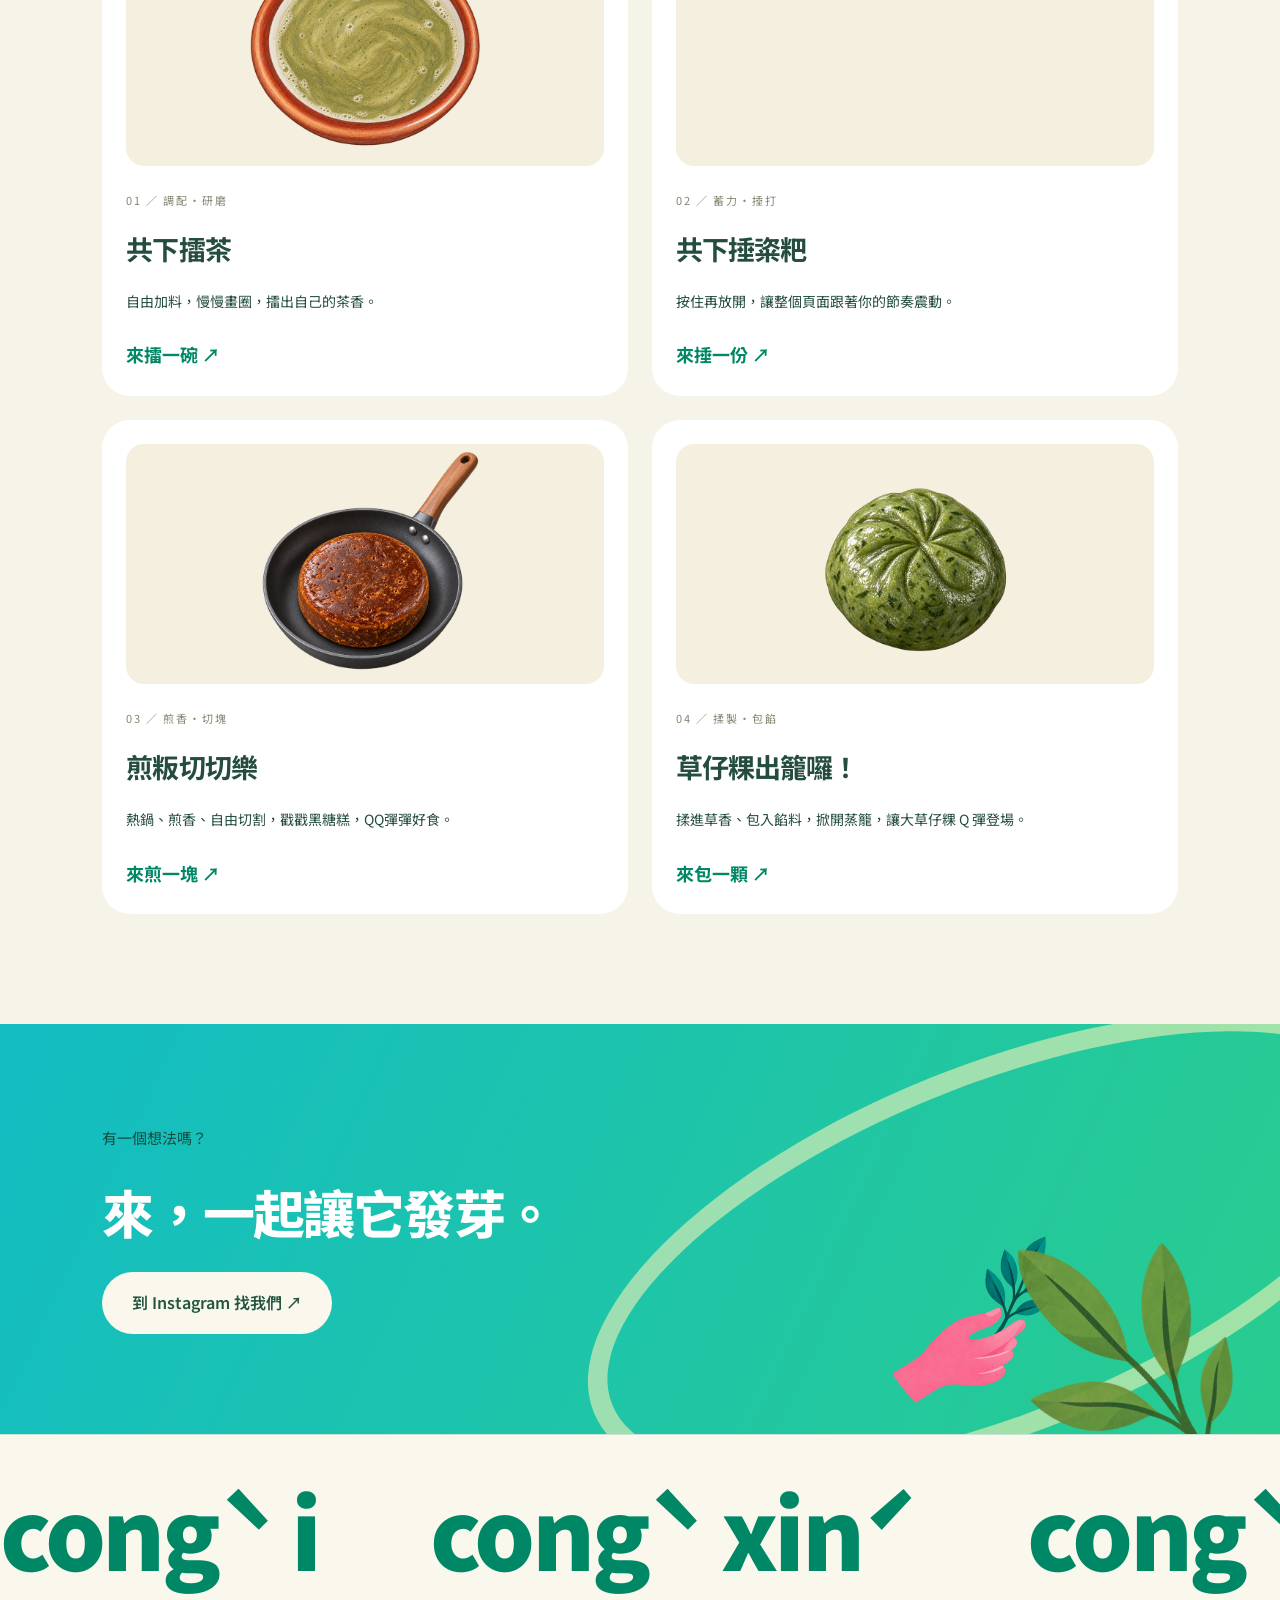
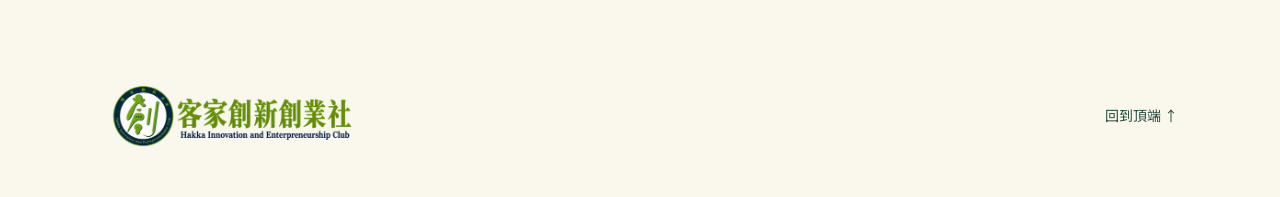
==== commit 97dadad7: "Publish updated website, members and photo gallery" ====
--- a/index.html
+++ b/index.html
@@ -31,9 +31,10 @@
 <section class="section experience-section" id="experiences" aria-labelledby="experience-title">
 <div class="section-heading"><div><p class="section-number">PLAY / 生活體驗室</p><h2 id="experience-title">動動手，和客家一起玩。</h2></div><p>一碗茶、一份粢粑、一口甜。<br>跟著自己的節奏，體驗手作的樂趣。</p></div>
 <div class="experience-grid">
-<a class="experience-card" href="tea-experience.html"><div class="experience-art"><img src="tea-experience-tea-bowl.png" alt="一碗擂茶" loading="lazy"></div><span class="experience-tag">01 ／ 調配・研磨</span><h3>共下擂茶</h3><p>自由加料，慢慢畫圈，擂出自己的茶香。</p><span class="experience-go">來擂一碗 ↗</span></a>
-<a class="experience-card" href="mochi-experience.html"><div class="experience-art"><img src="mochi-experience-smooth-bowl.png" alt="木臼裡的粢粑" loading="lazy"></div><span class="experience-tag">02 ／ 蓄力・捶打</span><h3>共下捶粢粑</h3><p>按住再放開，讓整個頁面跟著你的節奏震動。</p><span class="experience-go">來捶一份 ↗</span></a>
-<a class="experience-card" href="cake-experience.html"><div class="experience-art"><img src="cake-experience-cooked.png" alt="平底鍋裡的黑糖糕" loading="lazy"></div><span class="experience-tag">03 ／ 煎香・切塊</span><h3>煎粄切切樂</h3><p>熱鍋、煎香、自由切割，戳戳黑糖糕，QQ彈彈好食。</p><span class="experience-go">來煎一塊 ↗</span></a>
+<a class="experience-card" href="tea-experience/index.html"><div class="experience-art"><img src="tea-experience/assets/tea-bowl.png" alt="一碗擂茶" loading="lazy"></div><span class="experience-tag">01 ／ 調配・研磨</span><h3>共下擂茶</h3><p>自由加料，慢慢畫圈，擂出自己的茶香。</p><span class="experience-go">來擂一碗 ↗</span></a>
+<a class="experience-card" href="mochi-experience/index.html"><div class="experience-art"><img src="mochi-experience/assets/smooth-bowl.png" alt="木臼裡的粢粑" loading="lazy"></div><span class="experience-tag">02 ／ 蓄力・捶打</span><h3>共下捶粢粑</h3><p>按住再放開，讓整個頁面跟著你的節奏震動。</p><span class="experience-go">來捶一份 ↗</span></a>
+<a class="experience-card" href="cake-experience/index.html"><div class="experience-art"><img src="cake-experience/assets/cooked.png" alt="平底鍋裡的黑糖糕" loading="lazy"></div><span class="experience-tag">03 ／ 煎香・切塊</span><h3>煎粄切切樂</h3><p>熱鍋、煎香、自由切割，戳戳黑糖糕，QQ彈彈好食。</p><span class="experience-go">來煎一塊 ↗</span></a>
+<a class="experience-card" href="herb-experience/index.html"><div class="experience-art"><img src="herb-experience/assets/finished.png" alt="一顆軟 Q 的草仔粿" loading="lazy"></div><span class="experience-tag">04 ／ 揉製・包餡</span><h3>草仔粿出籠囉！</h3><p>揉進草香、包入餡料，掀開蒸籠，讓大草仔粿 Q 彈登場。</p><span class="experience-go">來包一顆 ↗</span></a>
 </div></section>
 <section class="closing"><img class="provided-art closing-hand" src="assets/club-hand.png" alt="" aria-hidden="true" loading="lazy"><img class="provided-art closing-leaves" src="assets/club-leaves.png" alt="" aria-hidden="true" loading="lazy"><span aria-hidden="true">✿</span><p>有一個想法嗎？</p><h2>來，一起讓它發芽。</h2><a class="button cream" data-instagram target="_blank" rel="noopener noreferrer">到 Instagram 找我們 ↗</a></section>
 </main>
--- a/experiences.css
+++ b/experiences.css
@@ -1 +1 @@
-.experience-section{background:#f6f3e8;scroll-margin-top:115px}.experience-grid{display:grid;grid-template-columns:repeat(3,minmax(0,1fr));gap:24px}.experience-card{display:flex;flex-direction:column;text-decoration:none;color:#244d3e;background:#fff;border-radius:28px;padding:24px;transition:transform .2s,box-shadow .2s}.experience-card:hover{transform:translateY(-6px);box-shadow:0 15px 30px #244d3e12}.experience-card:focus-visible{outline:3px solid #008766;outline-offset:5px}.experience-art{height:240px;background:#f4efdf;border-radius:18px;margin-bottom:24px;display:grid;place-items:center}.experience-art img{width:95%;height:230px;object-fit:contain}.experience-tag{font-size:11px;letter-spacing:2px;color:#81866e}.experience-card h3{font-size:27px;margin:14px 0}.experience-card p{font-size:14px;line-height:1.9;margin:0 0 24px}.experience-go{margin-top:auto;font-weight:700;color:#008766}.experience-section .section-heading>p{line-height:1.8}@media(max-width:900px){.experience-grid{grid-template-columns:1fr}.experience-art{height:220px}.experience-art img{height:210px}#nav a,#nav a:nth-child(n){padding-left:10px;padding-right:10px}}@media(prefers-reduced-motion:reduce){.experience-card{transition:none}}
+.experience-section{background:#f6f3e8;scroll-margin-top:115px}.experience-grid{display:grid;grid-template-columns:repeat(2,minmax(0,1fr));gap:24px}.experience-card{display:flex;flex-direction:column;text-decoration:none;color:#244d3e;background:#fff;border-radius:28px;padding:24px;transition:transform .2s,box-shadow .2s}.experience-card:hover{transform:translateY(-6px);box-shadow:0 15px 30px #244d3e12}.experience-card:focus-visible{outline:3px solid #008766;outline-offset:5px}.experience-art{height:240px;background:#f4efdf;border-radius:18px;margin-bottom:24px;display:grid;place-items:center}.experience-art img{width:95%;height:230px;object-fit:contain}.experience-tag{font-size:11px;letter-spacing:2px;color:#81866e}.experience-card h3{font-size:27px;margin:14px 0}.experience-card p{font-size:14px;line-height:1.9;margin:0 0 24px}.experience-go{margin-top:auto;font-weight:700;color:#008766}.experience-section .section-heading>p{line-height:1.8}@media(max-width:900px){.experience-grid{grid-template-columns:1fr}.experience-art{height:220px}.experience-art img{height:210px}#nav a,#nav a:nth-child(n){padding-left:10px;padding-right:10px}}@media(prefers-reduced-motion:reduce){.experience-card{transition:none}}
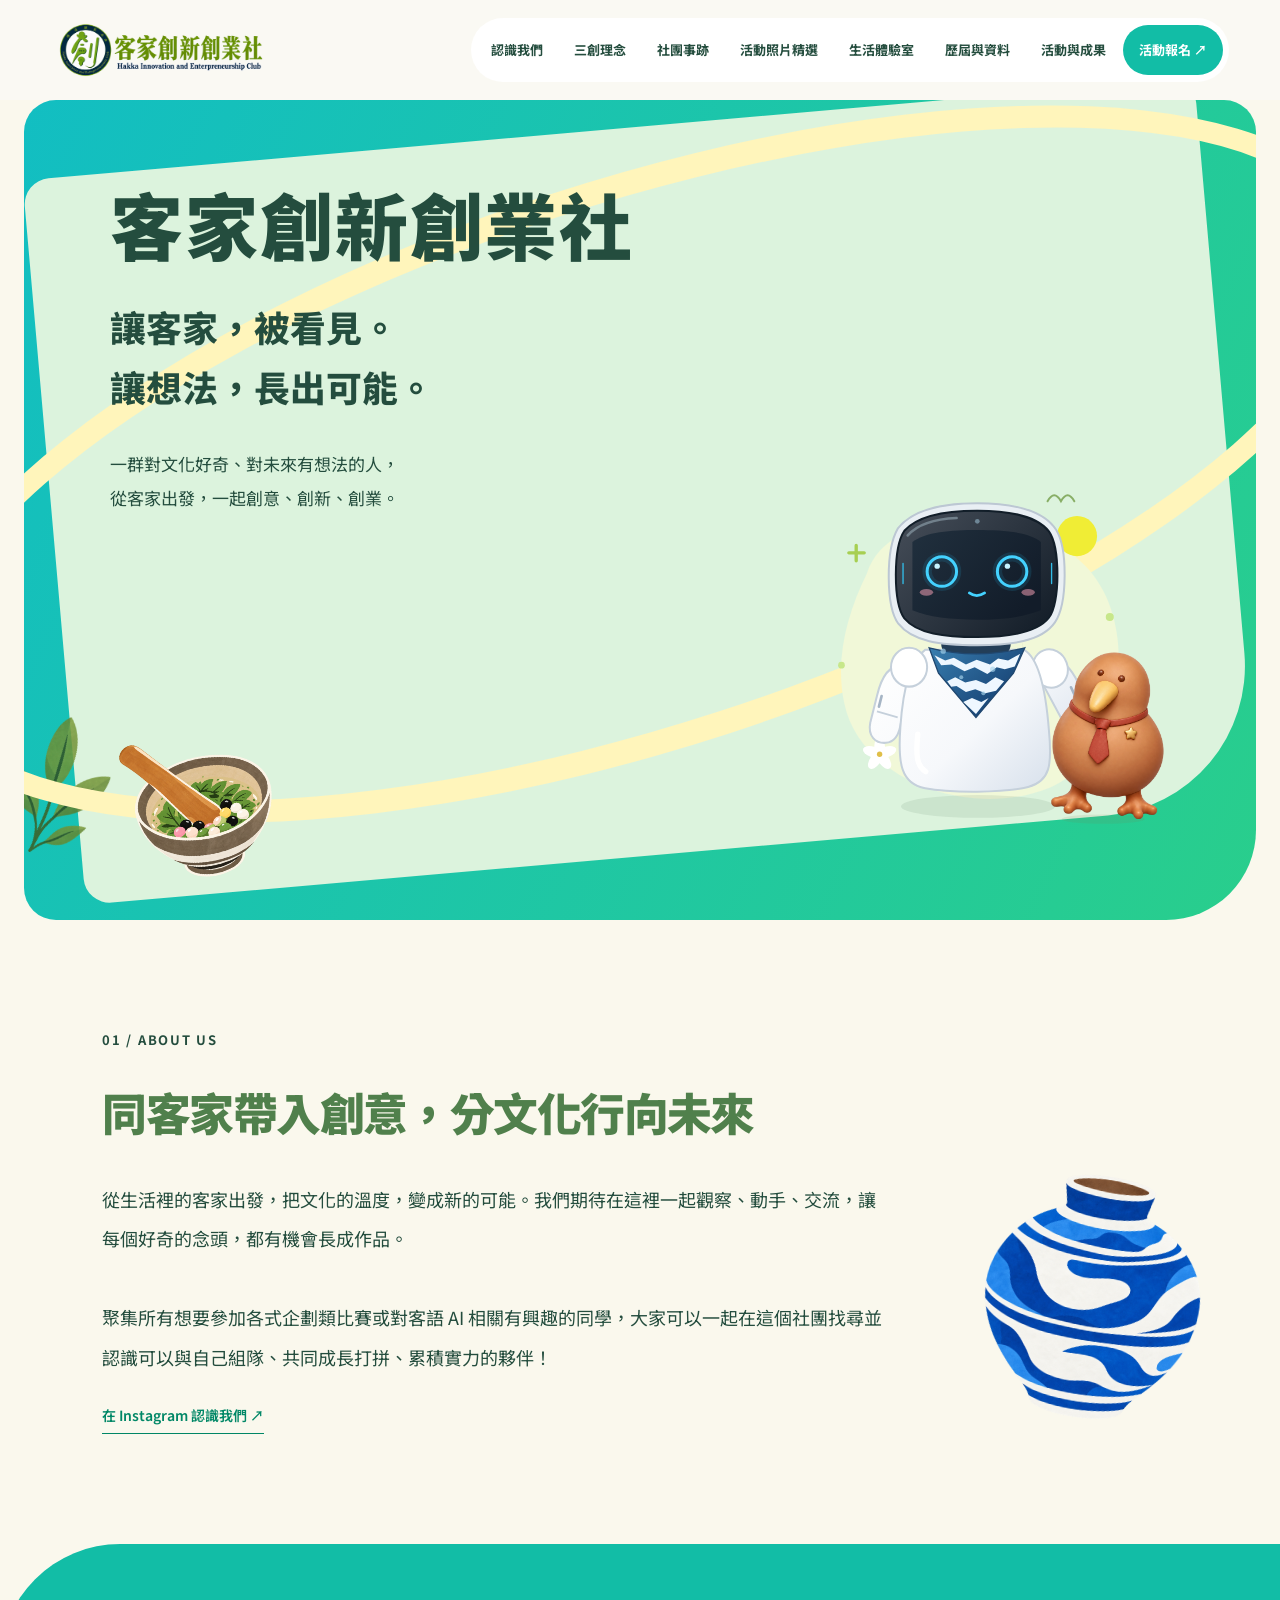
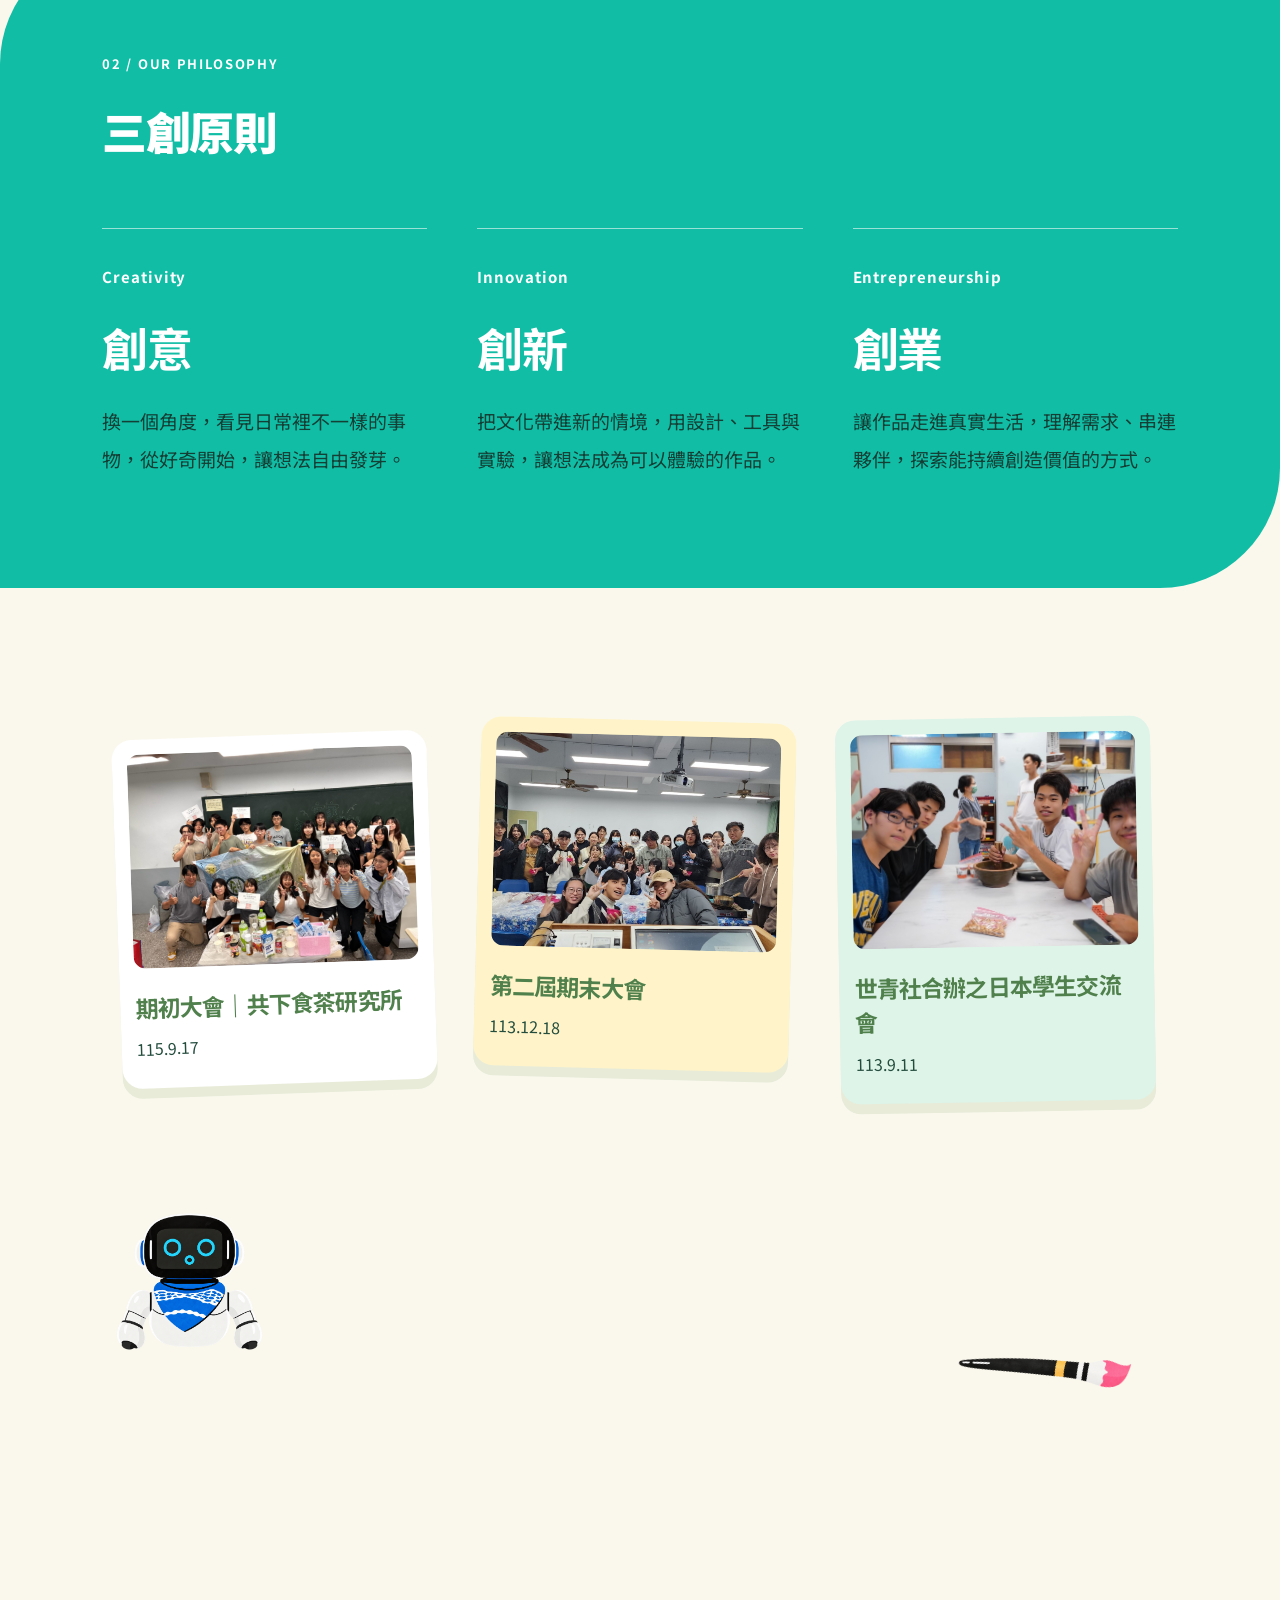
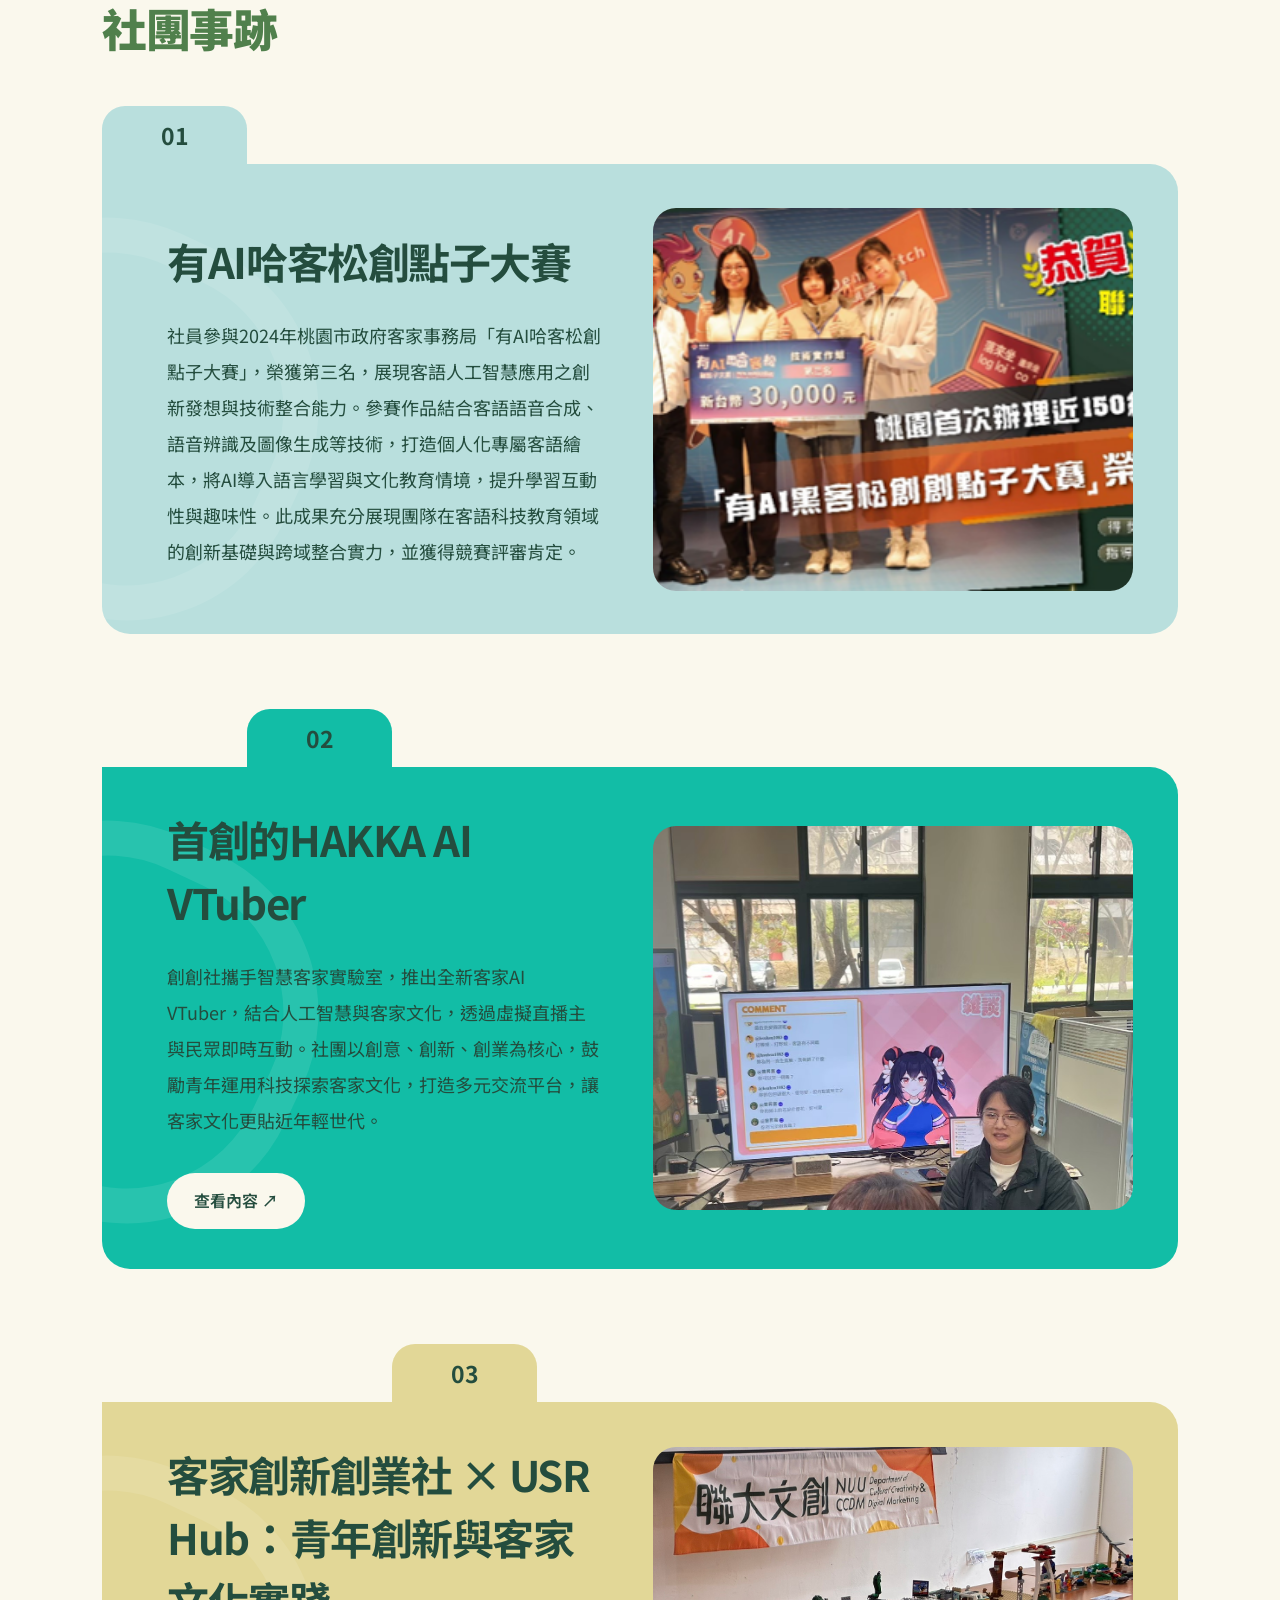
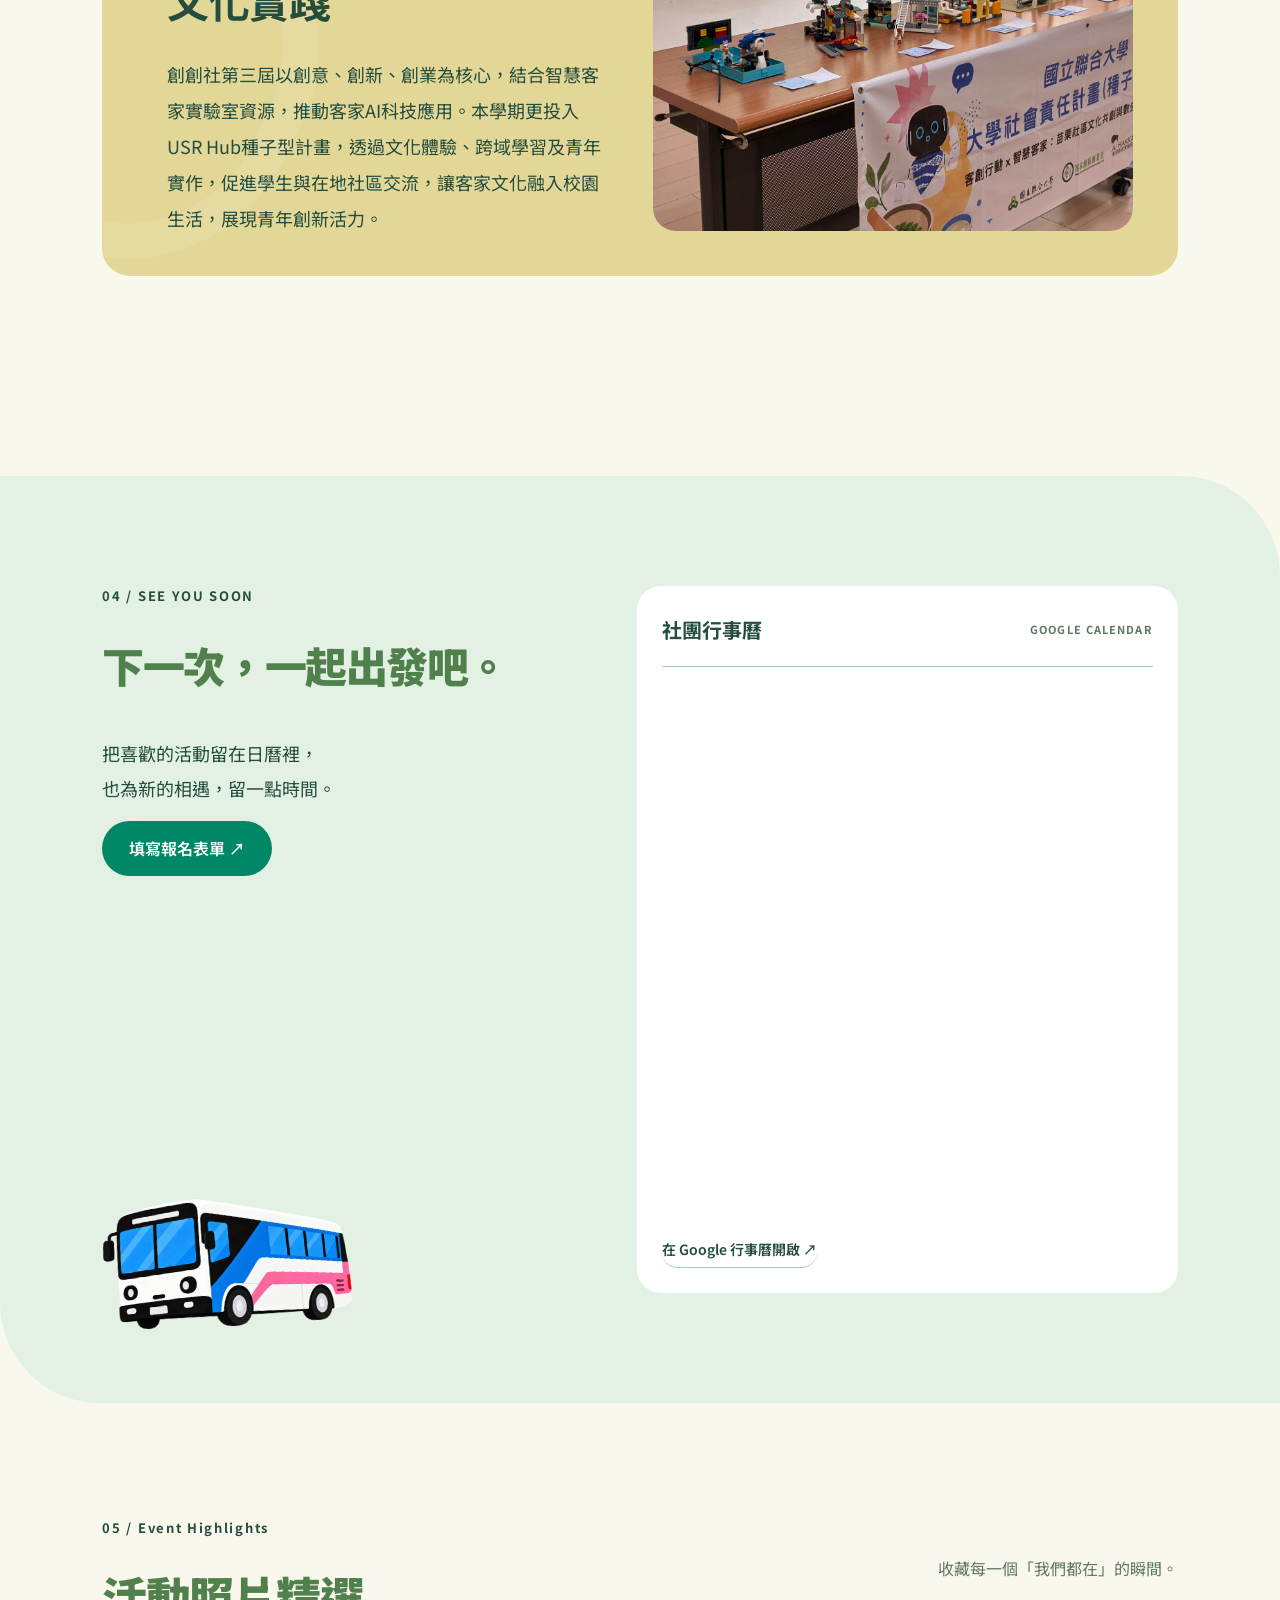
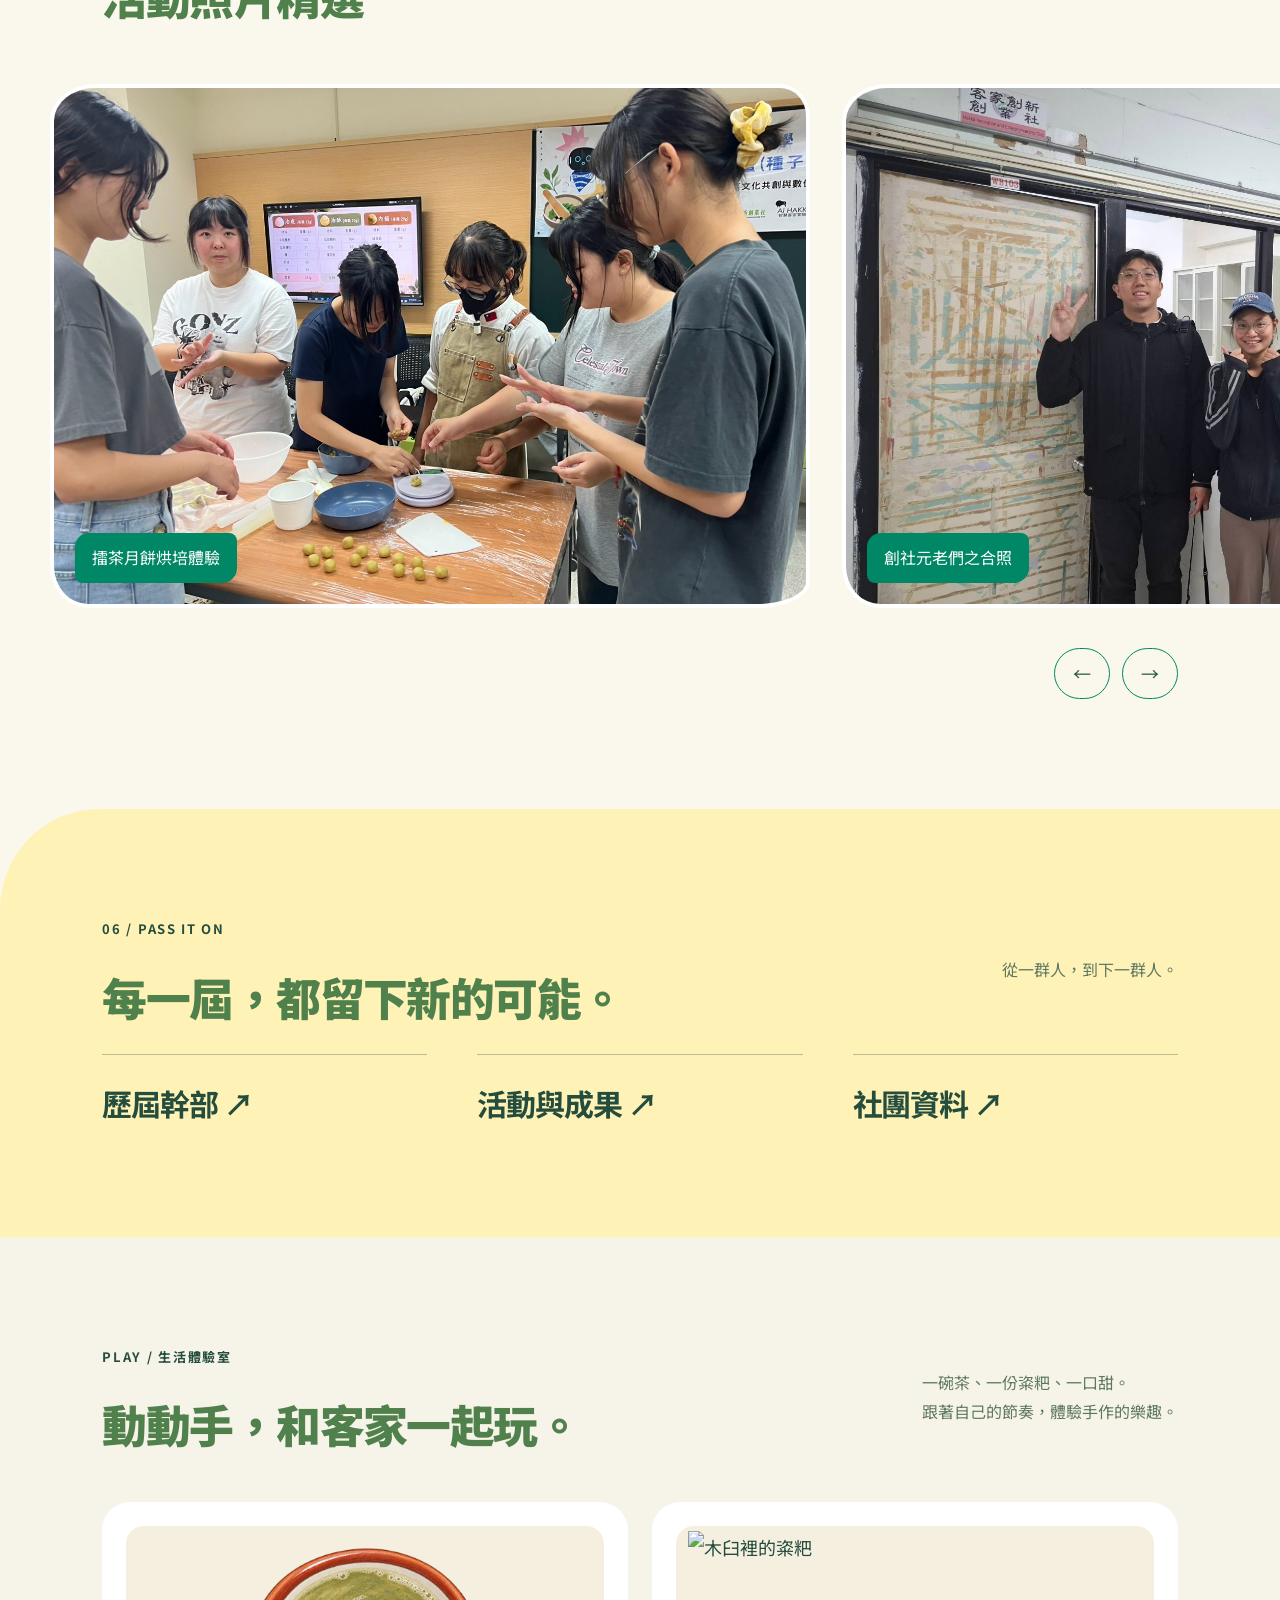
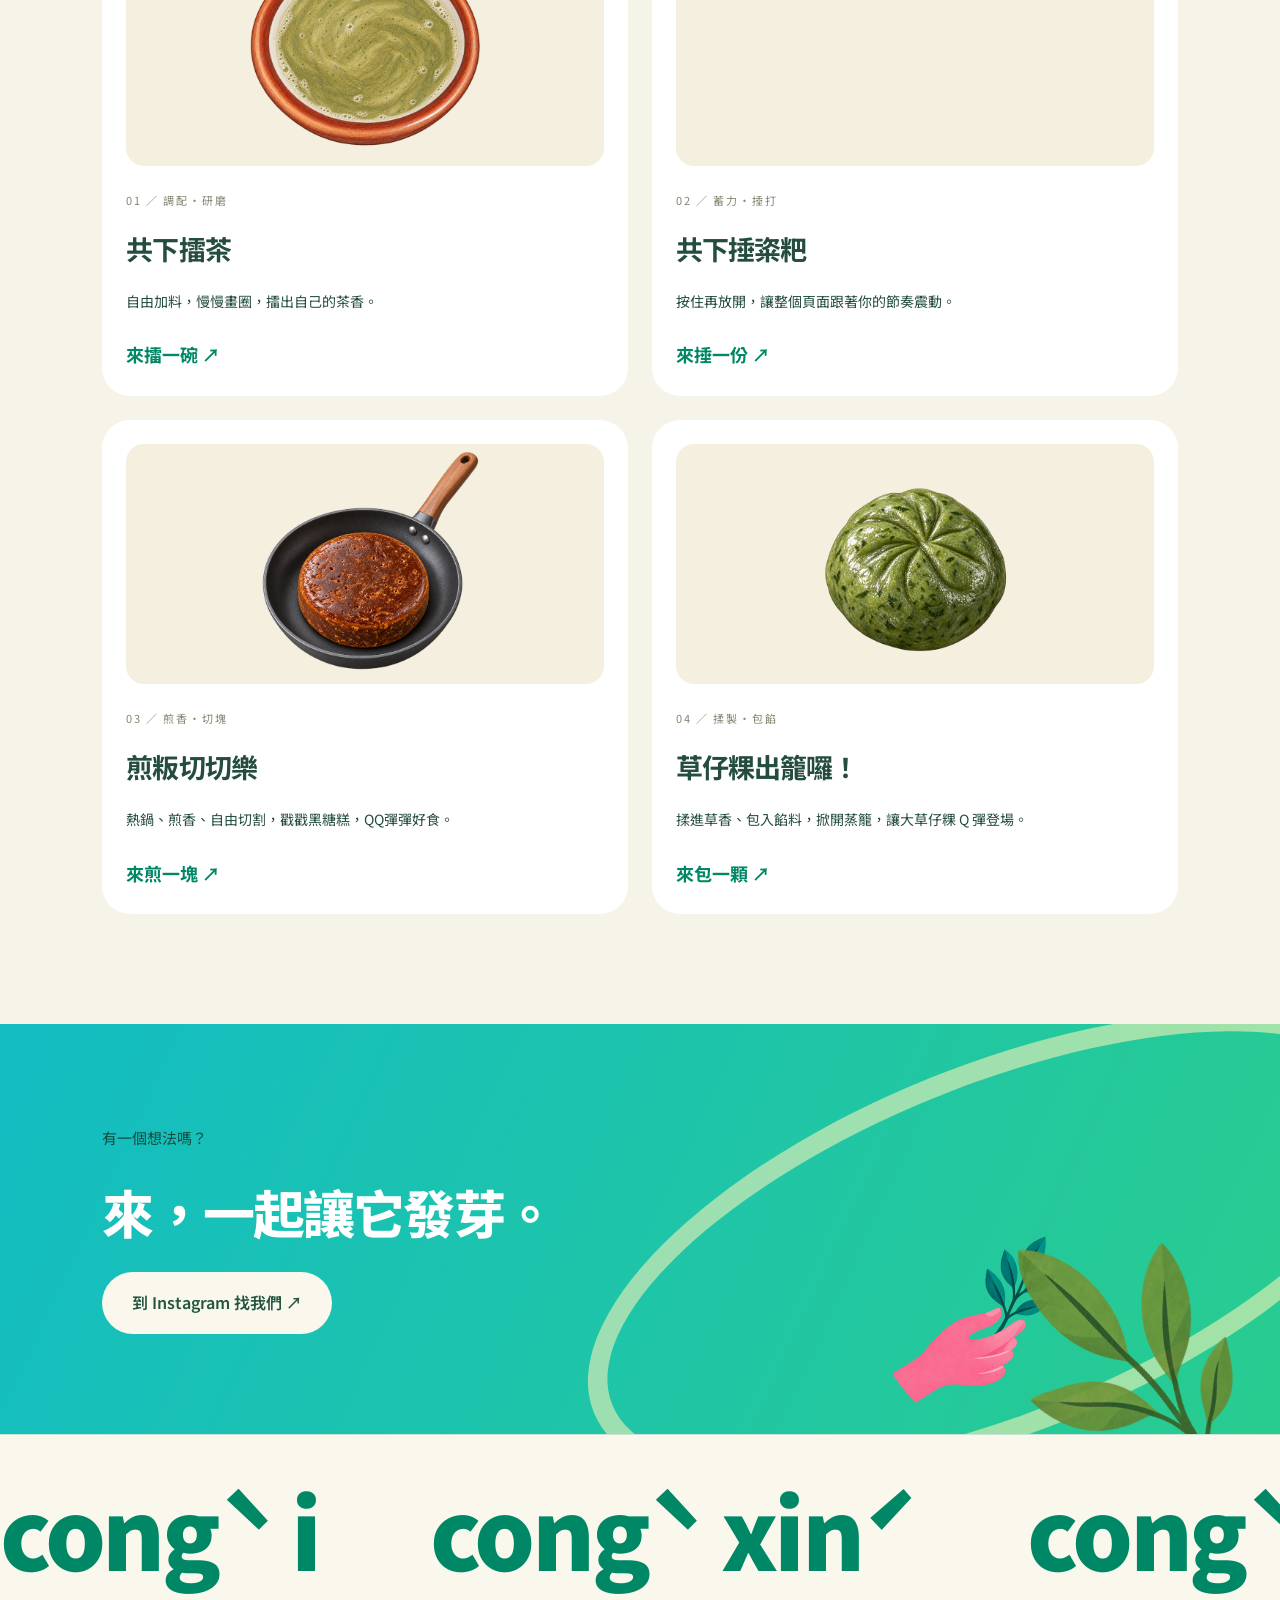
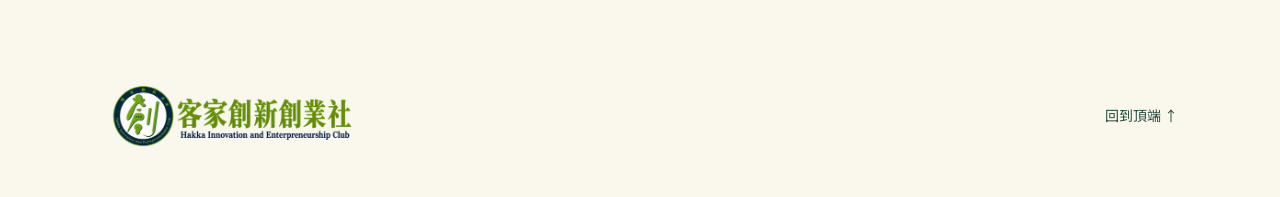
==== commit 5bcd268e: "更新社團網站、活動相簿與計畫成果頁" ====
--- a/index.html
+++ b/index.html
@@ -14,7 +14,7 @@
 <header class="site-header">
   <a class="brand" href="#home" aria-label="客家創新創業社，回到首頁"><img class="club-logo" src="assets/club-logo.png" alt="客家創新創業社 Hakka Innovation and Entrepreneurship Club" width="2200" height="715"></a>
   <button class="menu-toggle" aria-expanded="false" aria-controls="nav">選單 <span aria-hidden="true">☰</span></button>
-  <nav id="nav" aria-label="主要導覽"><a href="#about">認識我們</a><a href="#principles">三創理念</a><a href="#projects">社團事跡</a><a href="#moments">活動照片精選</a><a href="#experiences">生活體驗室</a><a href="#archive">歷屆與資料</a><a class="nav-join" href="#events">活動報名 ↗</a></nav>
+  <nav id="nav" aria-label="主要導覽"><a href="#about">認識我們</a><a href="#principles">三創理念</a><a href="#projects">社團事跡</a><a href="#moments">活動照片精選</a><a href="#experiences">生活體驗室</a><a href="#archive">歷屆與資料</a><a href="results/index.html">活動與成果</a><a class="nav-join" href="#events">活動報名 ↗</a></nav>
 </header>
 <main id="main">
 <section class="hero" id="home"><div class="color-scene" aria-hidden="true"><i class="color-blob blob-a"></i><i class="color-blob blob-b"></i><i class="color-orbit"></i></div>
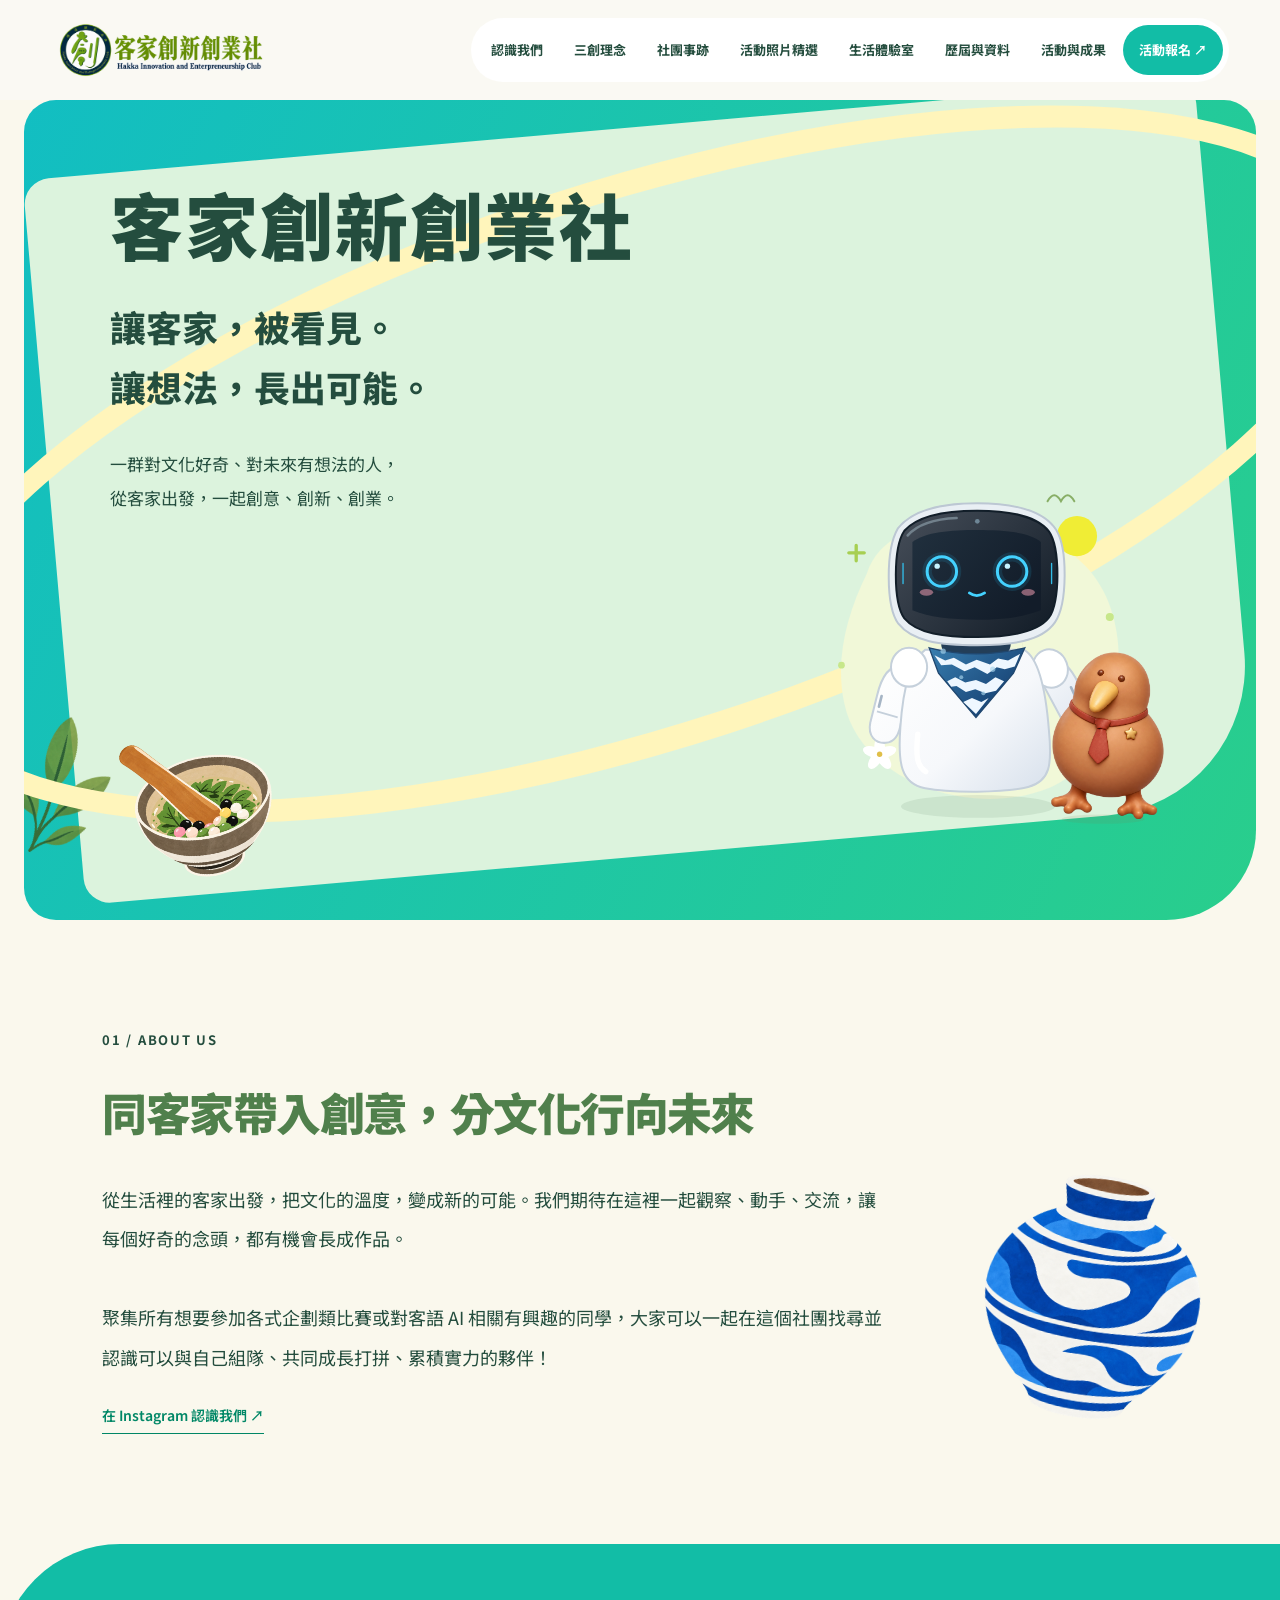
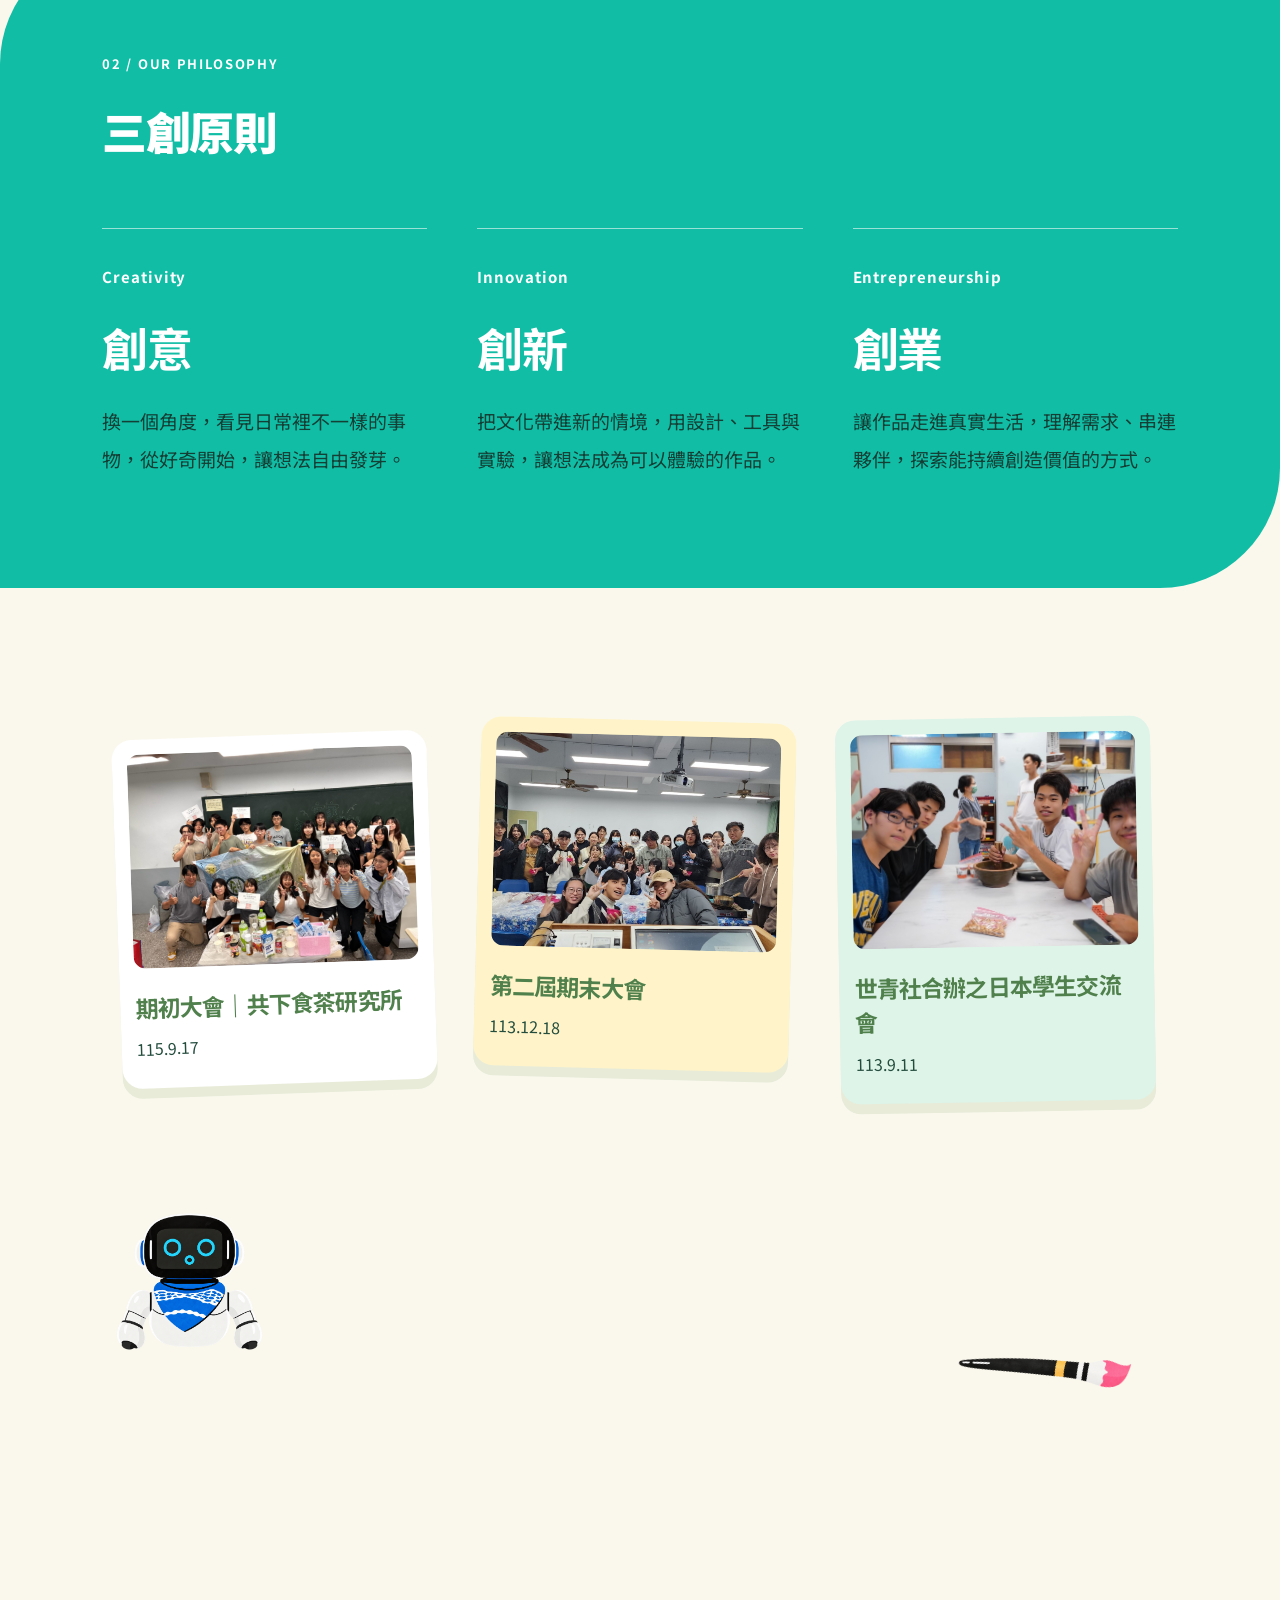
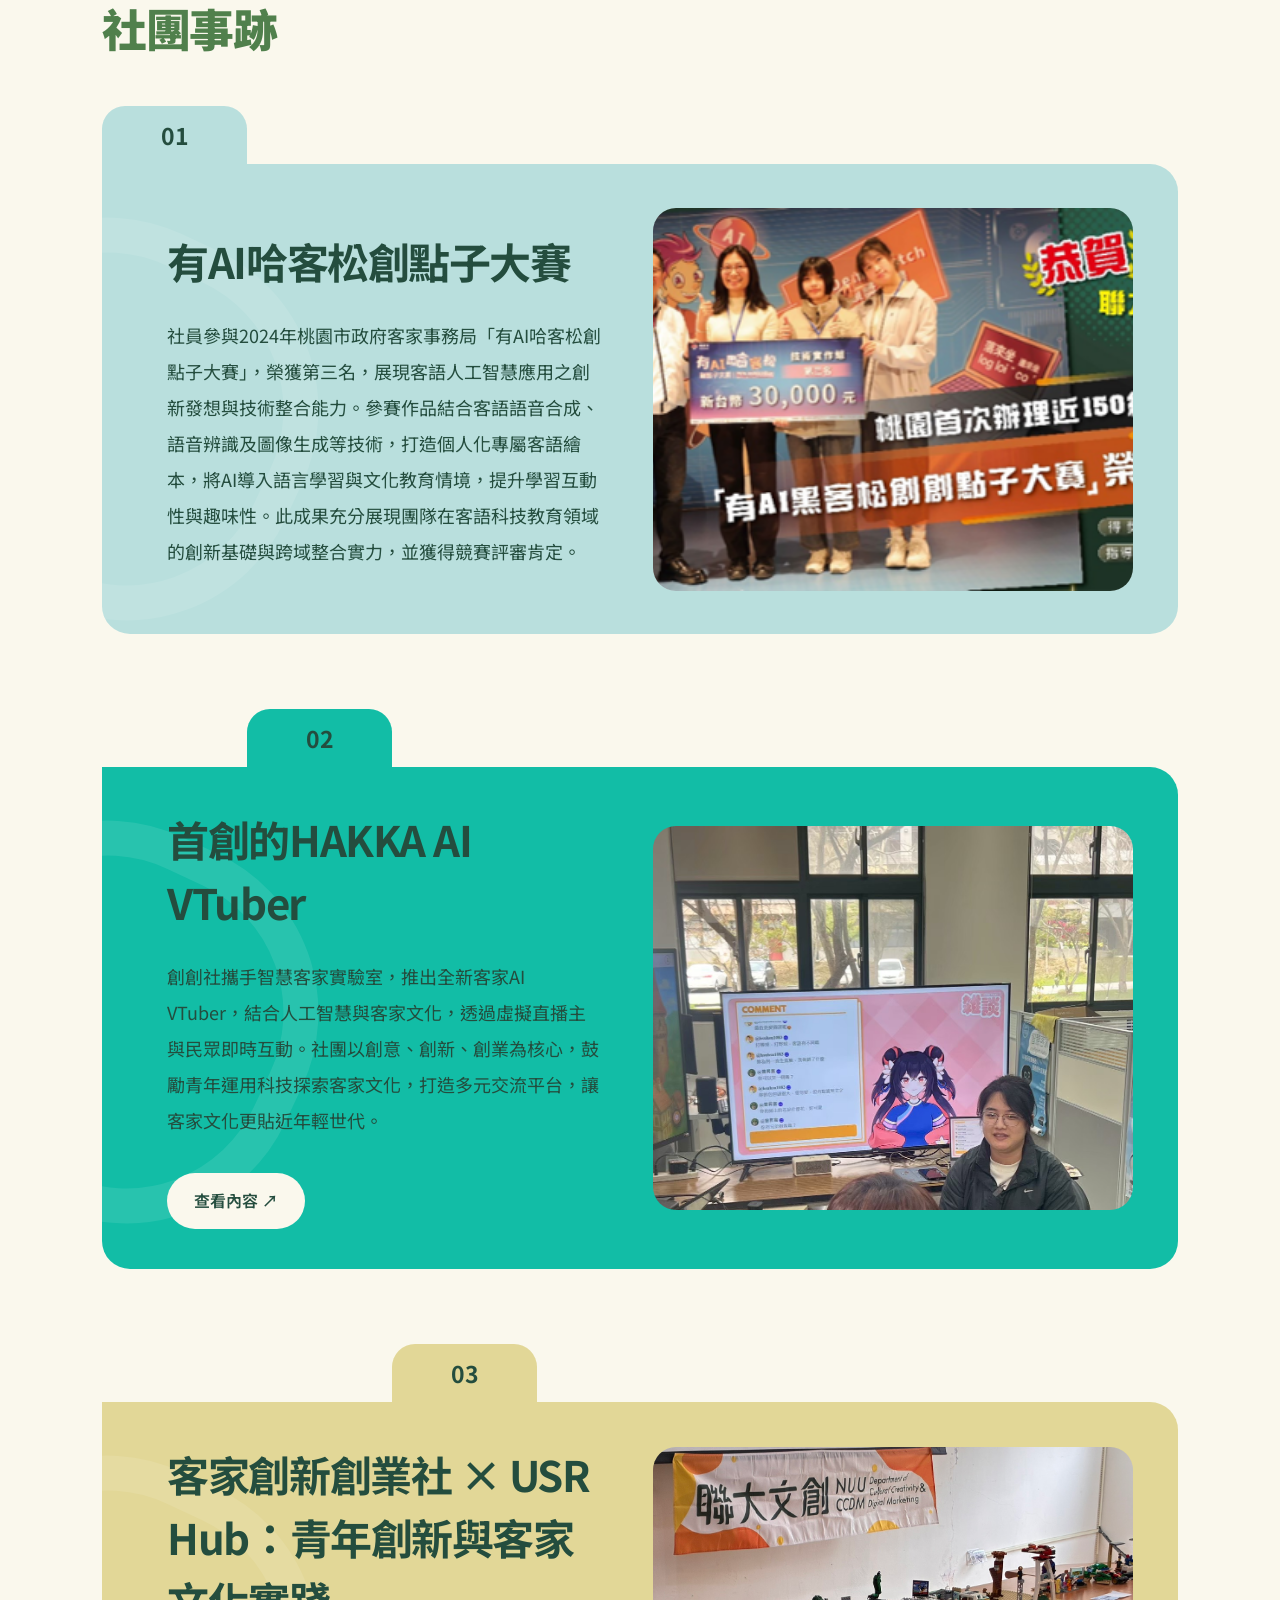
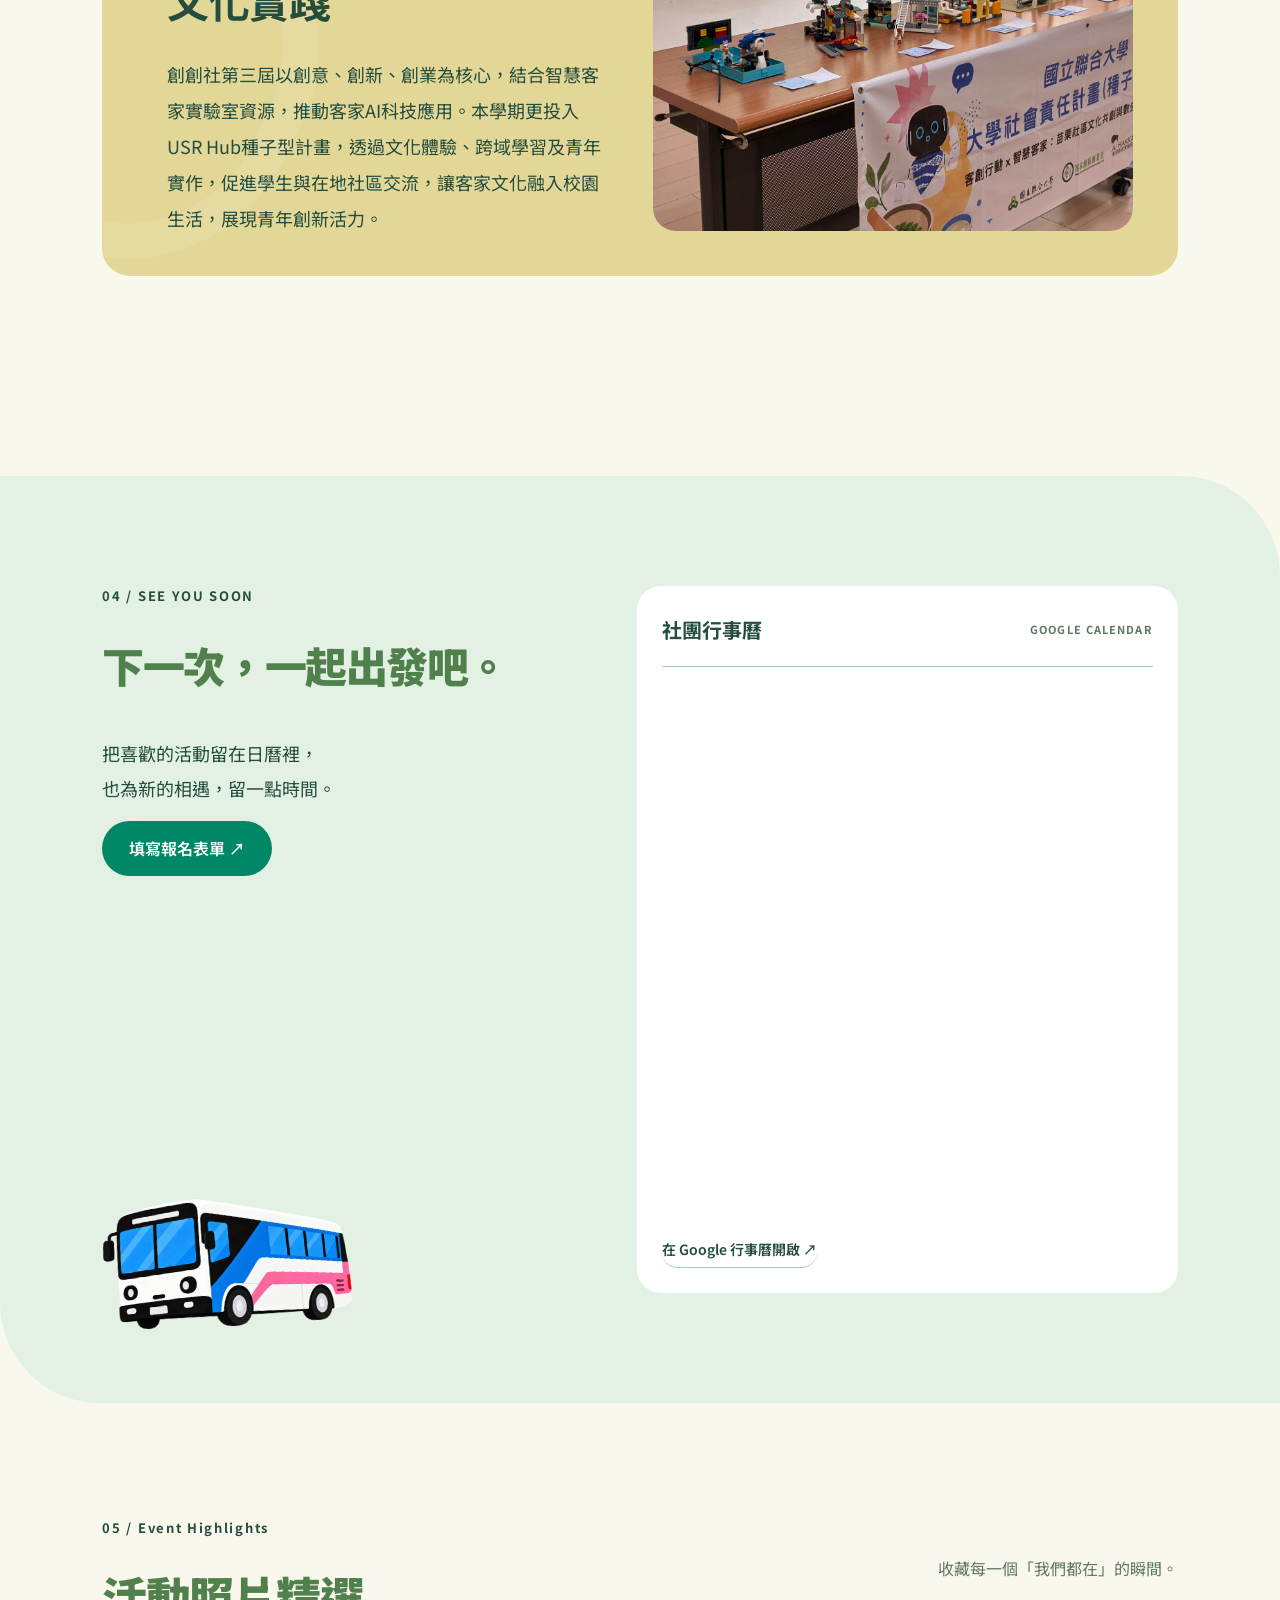
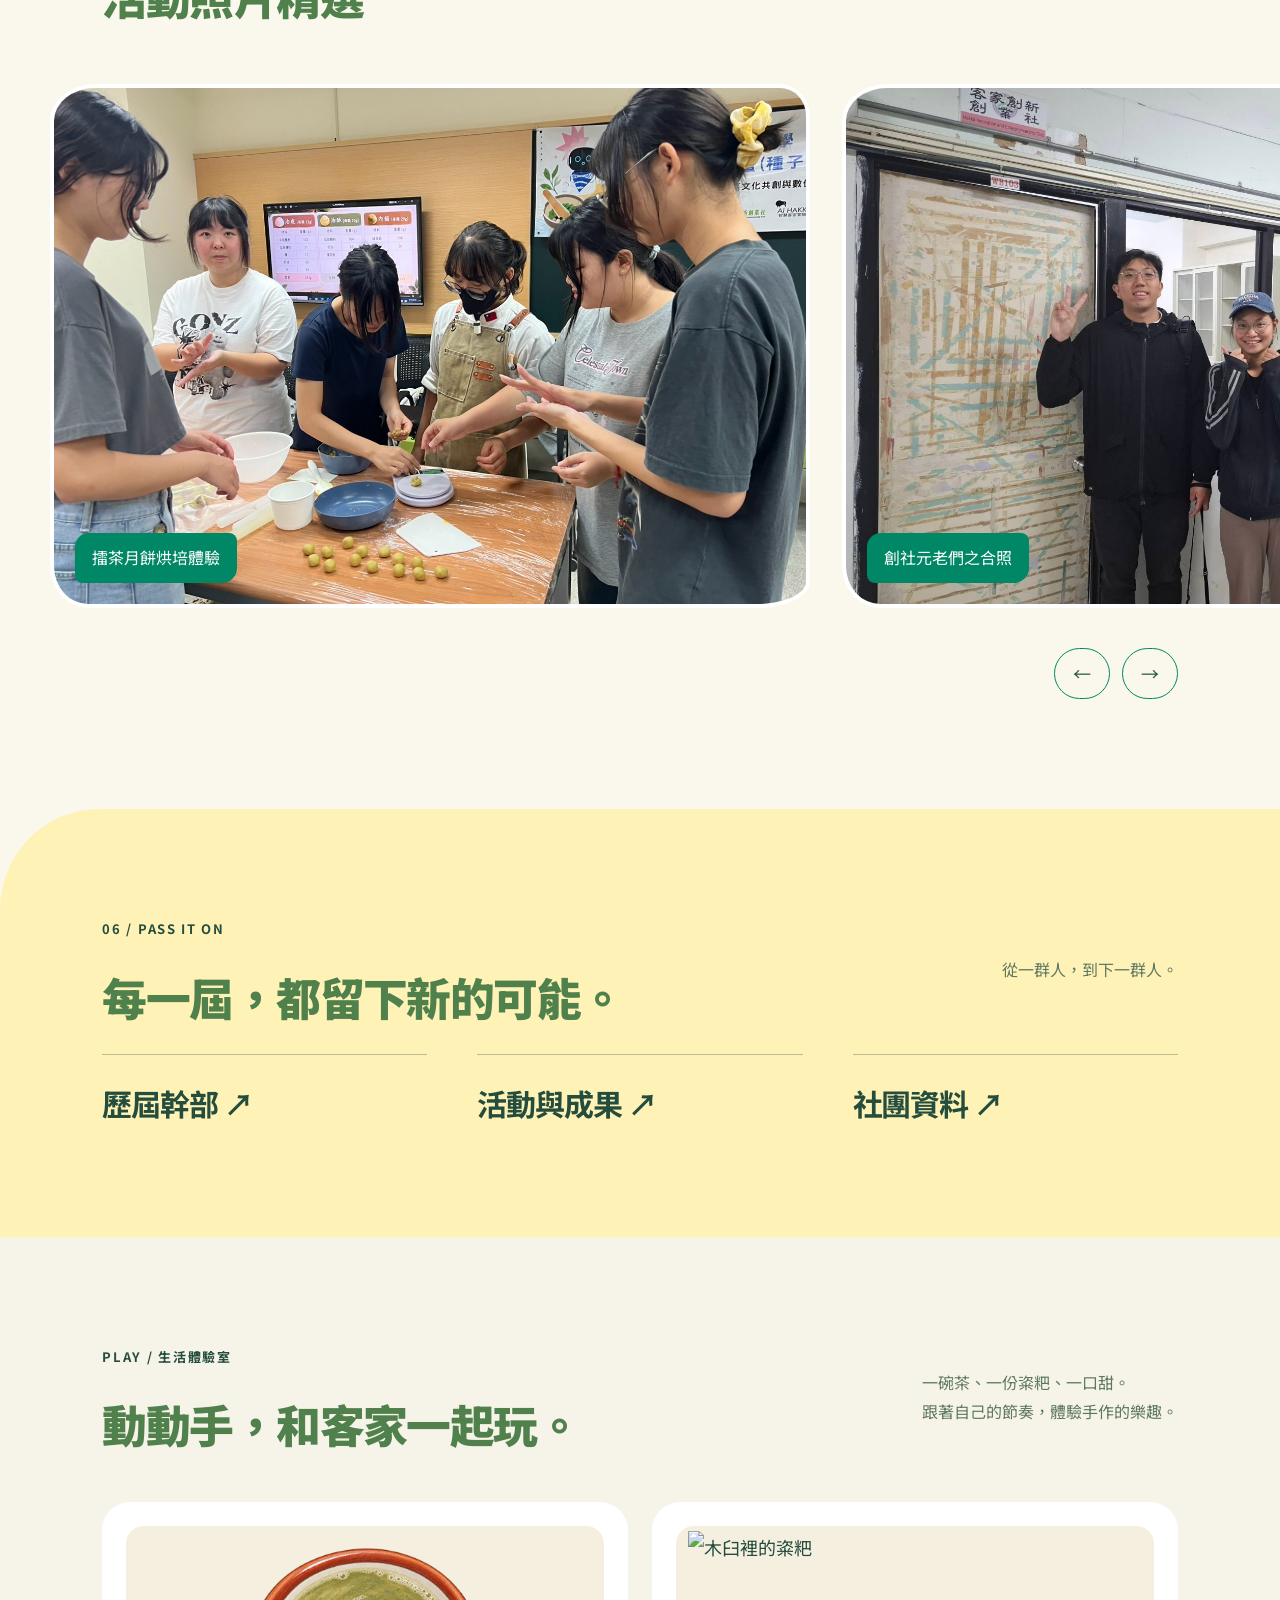
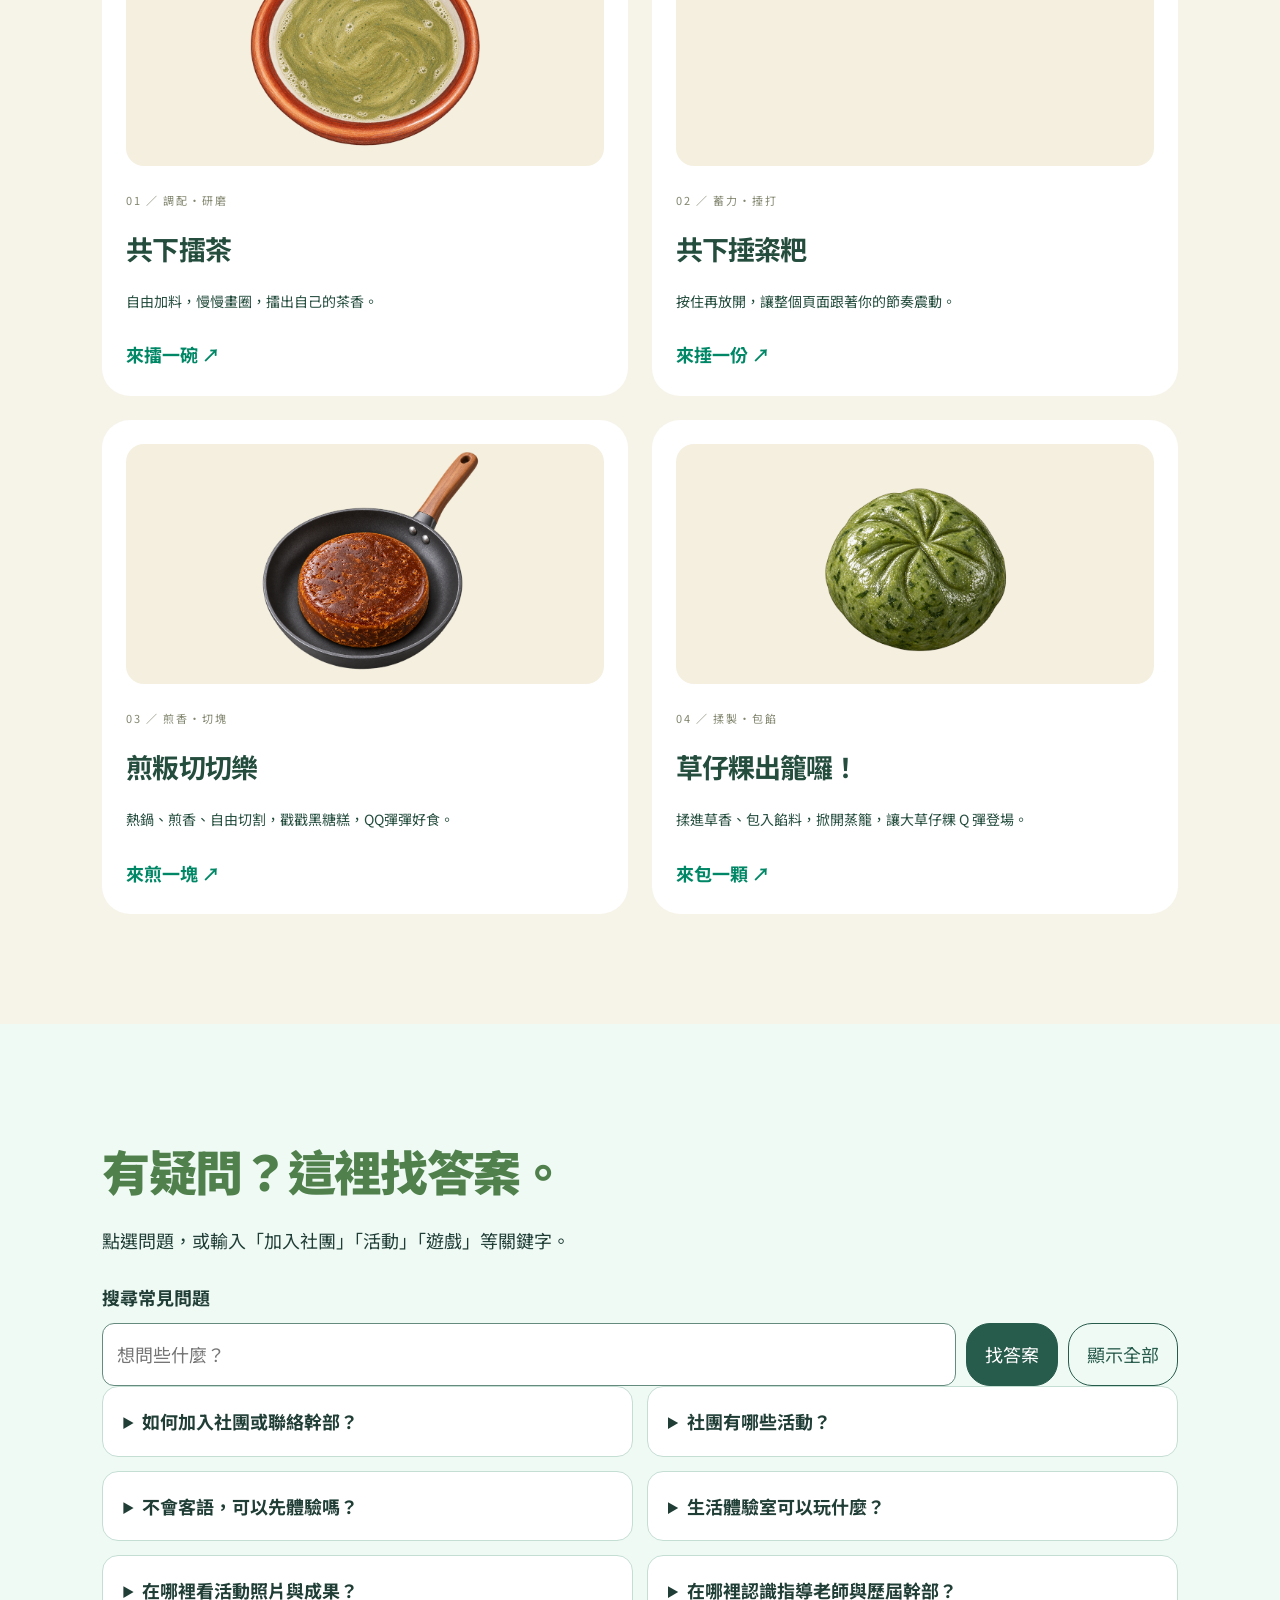
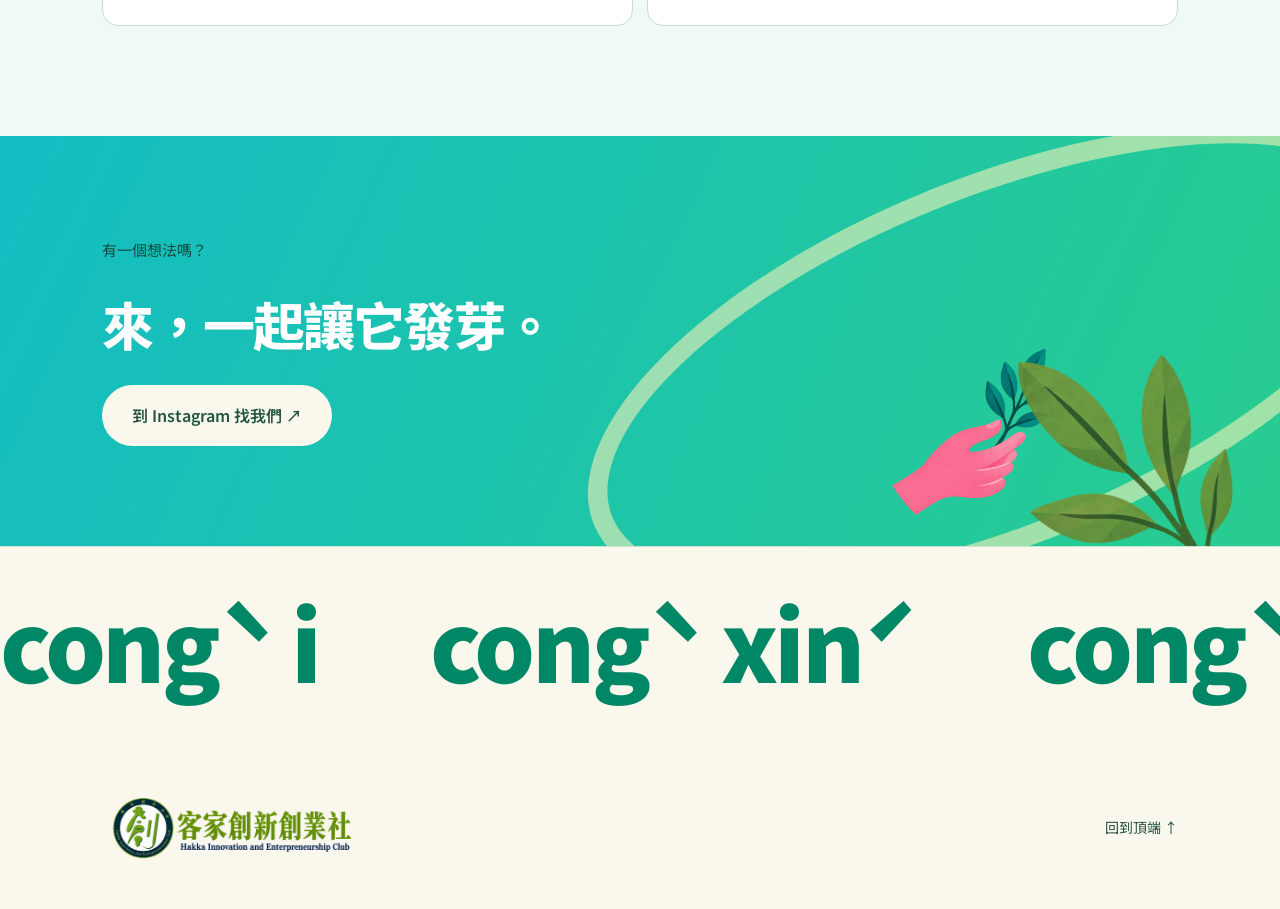
==== commit 27ce201b: "新增可搜尋常見問題區" ====
--- a/index.html
+++ b/index.html
@@ -8,7 +8,7 @@
   <link rel="icon" href="assets/favicon.svg" type="image/svg+xml">
   <link rel="stylesheet" href="styles.css"><link rel="stylesheet" href="motion.css"><link rel="stylesheet" href="robot.css"><link rel="stylesheet" href="figma-layout.css"><link rel="stylesheet" href="color-motion.css"><link rel="stylesheet" href="refinement.css"><link rel="stylesheet" href="editorial.css"><link rel="stylesheet" href="fresh.css"><link rel="stylesheet" href="palette.css"><link rel="stylesheet" href="provided-art.css"><script src="refinement.js" defer></script>
   <script src="content.js" defer></script><script src="art.js" defer></script><script src="app.js" defer></script><script src="motion.js" defer></script><script src="robot.js" defer></script><script src="editorial.js" defer></script><script src="polaroids.js" defer></script>
-<link rel="stylesheet" href="lenis.css"><link rel="stylesheet" href="lenis-overrides.css"><script src="lenis.min.js" defer></script><script src="lenis-setup.js" defer></script><link rel="stylesheet" href="ribbon-theme.css"><link rel="stylesheet" href="storybook.css"><script src="deeds.js" defer></script><link rel="stylesheet" href="gallery-flow.css"><script src="gallery-flow.js" defer></script><link rel="stylesheet" href="pill-menu.css"><link rel="stylesheet" href="folders.css"><link rel="stylesheet" href="experiences.css"></head>
+<link rel="stylesheet" href="lenis.css"><link rel="stylesheet" href="lenis-overrides.css"><script src="lenis.min.js" defer></script><script src="lenis-setup.js" defer></script><link rel="stylesheet" href="ribbon-theme.css"><link rel="stylesheet" href="storybook.css"><script src="deeds.js" defer></script><link rel="stylesheet" href="gallery-flow.css"><script src="gallery-flow.js" defer></script><link rel="stylesheet" href="pill-menu.css"><link rel="stylesheet" href="folders.css"><link rel="stylesheet" href="experiences.css"><link rel="stylesheet" href="qa.css"><script src="qa.js" defer></script></head>
 <body>
 <a class="skip" href="#main">跳到主要內容</a>
 <header class="site-header">
@@ -36,7 +36,7 @@
 <a class="experience-card" href="cake-experience/index.html"><div class="experience-art"><img src="cake-experience/assets/cooked.png" alt="平底鍋裡的黑糖糕" loading="lazy"></div><span class="experience-tag">03 ／ 煎香・切塊</span><h3>煎粄切切樂</h3><p>熱鍋、煎香、自由切割，戳戳黑糖糕，QQ彈彈好食。</p><span class="experience-go">來煎一塊 ↗</span></a>
 <a class="experience-card" href="herb-experience/index.html"><div class="experience-art"><img src="herb-experience/assets/finished.png" alt="一顆軟 Q 的草仔粿" loading="lazy"></div><span class="experience-tag">04 ／ 揉製・包餡</span><h3>草仔粿出籠囉！</h3><p>揉進草香、包入餡料，掀開蒸籠，讓大草仔粿 Q 彈登場。</p><span class="experience-go">來包一顆 ↗</span></a>
 </div></section>
-<section class="closing"><img class="provided-art closing-hand" src="assets/club-hand.png" alt="" aria-hidden="true" loading="lazy"><img class="provided-art closing-leaves" src="assets/club-leaves.png" alt="" aria-hidden="true" loading="lazy"><span aria-hidden="true">✿</span><p>有一個想法嗎？</p><h2>來，一起讓它發芽。</h2><a class="button cream" data-instagram target="_blank" rel="noopener noreferrer">到 Instagram 找我們 ↗</a></section>
+<section class="section qa-section" id="qa" aria-labelledby="qa-title"><h2 id="qa-title">有疑問？這裡找答案。</h2><p>點選問題，或輸入「加入社團」「活動」「遊戲」等關鍵字。</p><form id="qa-search" role="search"><label for="qa-input">搜尋常見問題</label><div class="qa-search-row"><input id="qa-input" type="search" maxlength="120" placeholder="想問些什麼？" autocomplete="off"><button type="submit">找答案</button><button type="button" id="qa-reset">顯示全部</button></div></form><p id="qa-status" role="status" aria-live="polite"></p><div class="qa-list"><details data-keywords="加入 入社 聯絡 報名 費用 社費 資格"><summary>如何加入社團或聯絡幹部？</summary><p>想了解入社方式、活動資格或費用，請私訊社團 Instagram，由幹部協助確認。</p><a href="https://www.instagram.com/nuu_hakkaiec/">聯絡社團 ↗</a></details><details data-keywords="活動 課程 手作 工作坊 參訪"><summary>社團有哪些活動？</summary><p>活動包含客家飲食手作、AI 客庄智慧共創工作坊，以及地方創新創意創業講座與參訪。可到活動與成果頁瀏覽課程紀錄。</p><a href="results/">查看活動與成果 ↗</a></details><details data-keywords="客語 客家 新手 不會 初學"><summary>不會客語，可以先體驗嗎？</summary><p>可以從生活體驗室的料理互動遊戲開始認識客家飲食文化。實體活動的參加資格與報名方式，請向社團確認。</p><a href="#experiences">前往生活體驗室 ↗</a></details><details data-keywords="遊戲 擂茶 粢粑 草仔粿 煎粄 體驗室"><summary>生活體驗室可以玩什麼？</summary><p>目前提供擂茶、粢粑、煎粄與草仔粿互動體驗，跟著畫面提示即可操作。</p><a href="#experiences">開始體驗 ↗</a></details><details data-keywords="照片 相簿 成果 報告"><summary>在哪裡看活動照片與成果？</summary><p>首頁有活動照片精選，活動與成果頁則整理各場課程介紹、照片與計畫成效。</p><a href="results/">瀏覽成果頁 ↗</a></details><details data-keywords="老師 幹部 社長 歷屆 成員"><summary>在哪裡認識指導老師與歷屆幹部？</summary><p>歷屆成員頁整理各屆指導老師與幹部資料。</p><a href="members.html">認識歷屆成員 ↗</a></details></div><p id="qa-empty" hidden>還沒有符合的回答。你可以換個關鍵字，或<a href="https://www.instagram.com/nuu_hakkaiec/">私訊社團 Instagram</a>詢問。</p></section><section class="closing"><img class="provided-art closing-hand" src="assets/club-hand.png" alt="" aria-hidden="true" loading="lazy"><img class="provided-art closing-leaves" src="assets/club-leaves.png" alt="" aria-hidden="true" loading="lazy"><span aria-hidden="true">✿</span><p>有一個想法嗎？</p><h2>來，一起讓它發芽。</h2><a class="button cream" data-instagram target="_blank" rel="noopener noreferrer">到 Instagram 找我們 ↗</a></section>
 </main>
 <div class="principles-marquee" aria-label="congˋ i　congˋ xinˊ　congˋ ngiab"><div class="principles-marquee-track"><span class="principles-marquee-group">congˋ i　 congˋ xinˊ　 congˋ ngiab　</span><span class="principles-marquee-group" aria-hidden="true">congˋ i　 congˋ xinˊ　 congˋ ngiab　</span></div></div><footer><a class="brand" href="#home" aria-label="客家創新創業社，回到首頁"><img class="club-logo" src="assets/club-logo.png" alt="客家創新創業社 Hakka Innovation and Entrepreneurship Club" width="2200" height="715"></a><a href="#home">回到頂端 ↑</a></footer>
 <dialog id="detail-dialog" aria-labelledby="dialog-title"><button class="close-dialog" aria-label="關閉視窗">✕</button><div id="dialog-content"></div></dialog>
--- a/qa.css
+++ b/qa.css
@@ -0,0 +1,16 @@
+
+.qa-section{background:#effaf5;color:#203e36}
+.qa-section h2{font-size:clamp(28px,4vw,48px);margin:0 0 18px}
+#qa-search label{display:block;margin:24px 0 8px;font-weight:bold}
+.qa-search-row{display:flex;flex-wrap:wrap;gap:10px}
+.qa-search-row input{flex:1 1 220px;min-width:0;padding:14px;border:1px solid #648b7e;border-radius:12px;font:inherit;background:white}
+.qa-search-row button{padding:12px 18px;border:1px solid #275b4b;border-radius:24px;background:#275b4b;color:white;font:inherit;cursor:pointer}
+#qa-reset{background:transparent;color:#275b4b}
+.qa-list{display:grid;grid-template-columns:repeat(2,minmax(0,1fr));gap:14px;align-items:start}
+.qa-list details{background:white;padding:20px;border:1px solid #c5ded4;border-radius:16px}
+.qa-list summary{cursor:pointer;font-weight:bold;line-height:1.6}
+.qa-list p{line-height:1.8}
+.qa-section a{text-decoration:underline;text-underline-offset:4px}
+.qa-section [hidden]{display:none}
+.qa-section :focus-visible{outline:3px solid #109b83;outline-offset:4px}
+@media(max-width:640px){.qa-list{grid-template-columns:minmax(0,1fr)}.qa-search-row input{flex-basis:100%}}
